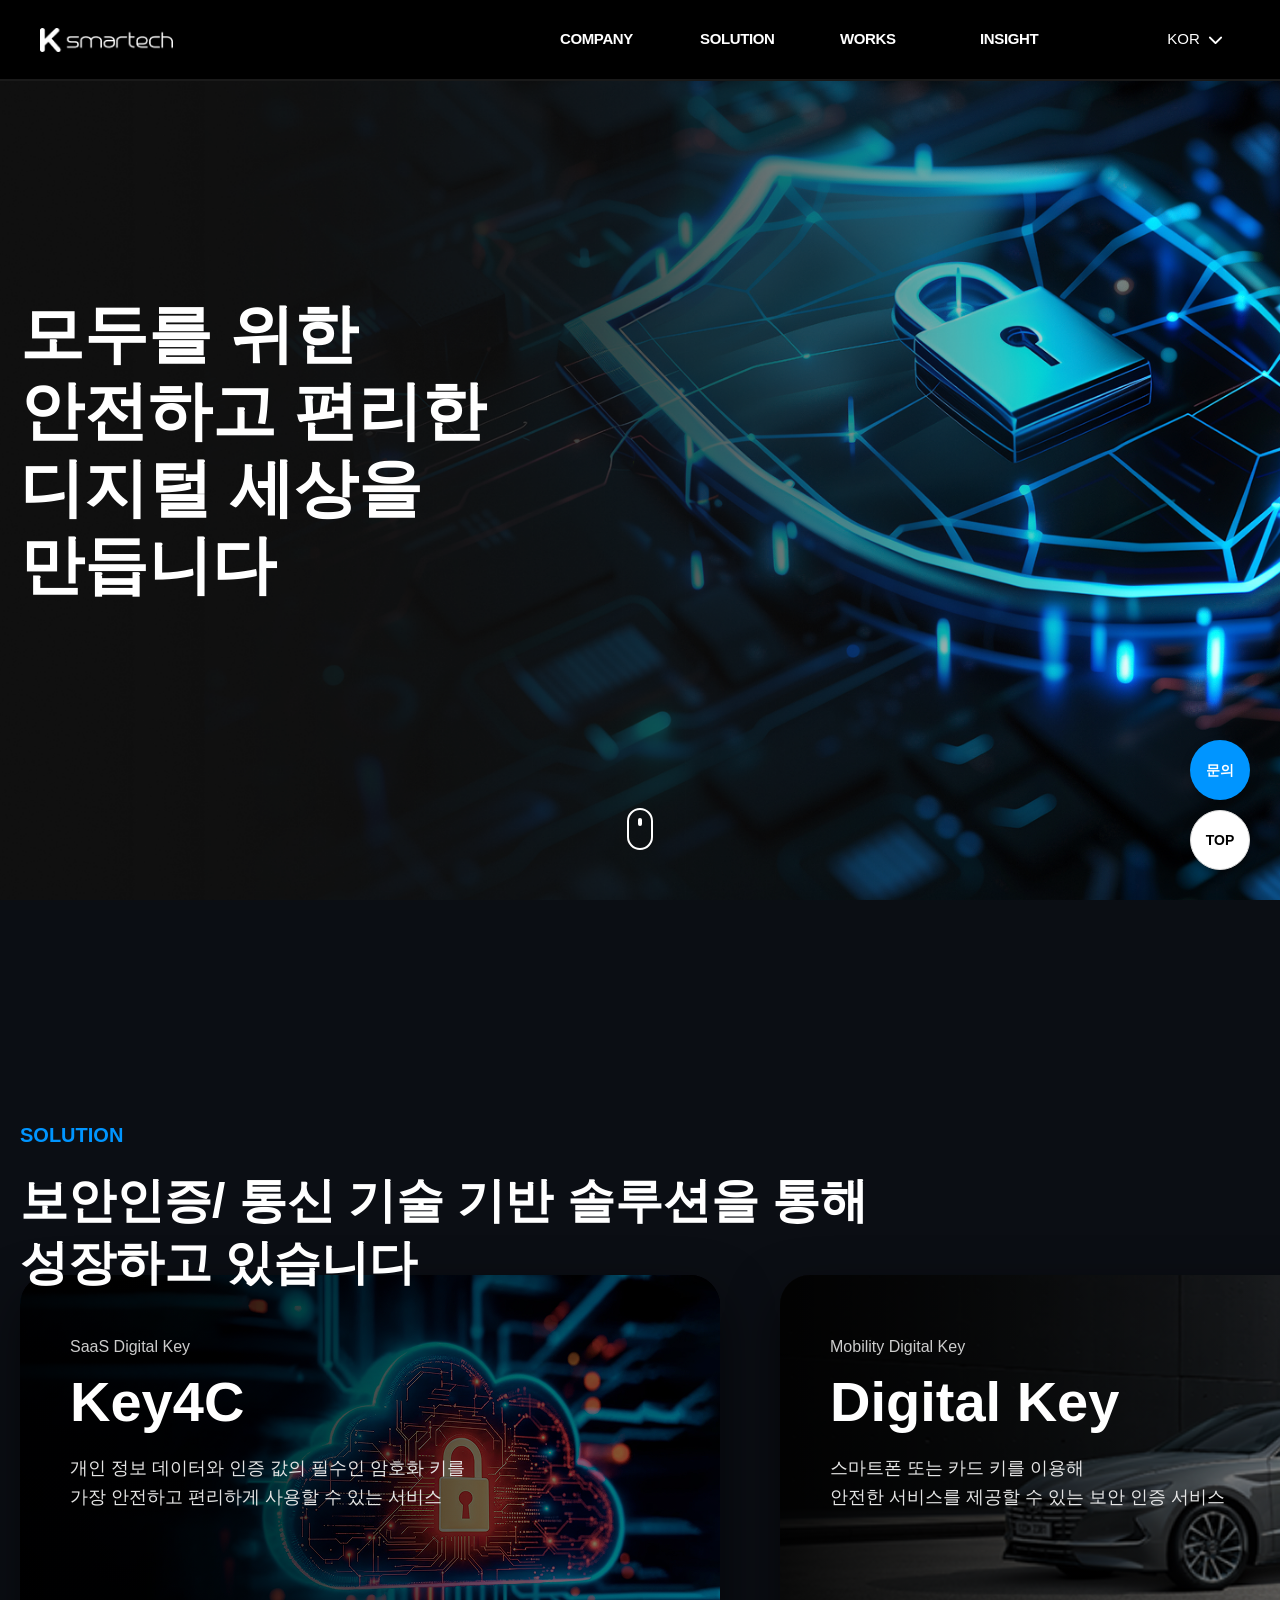
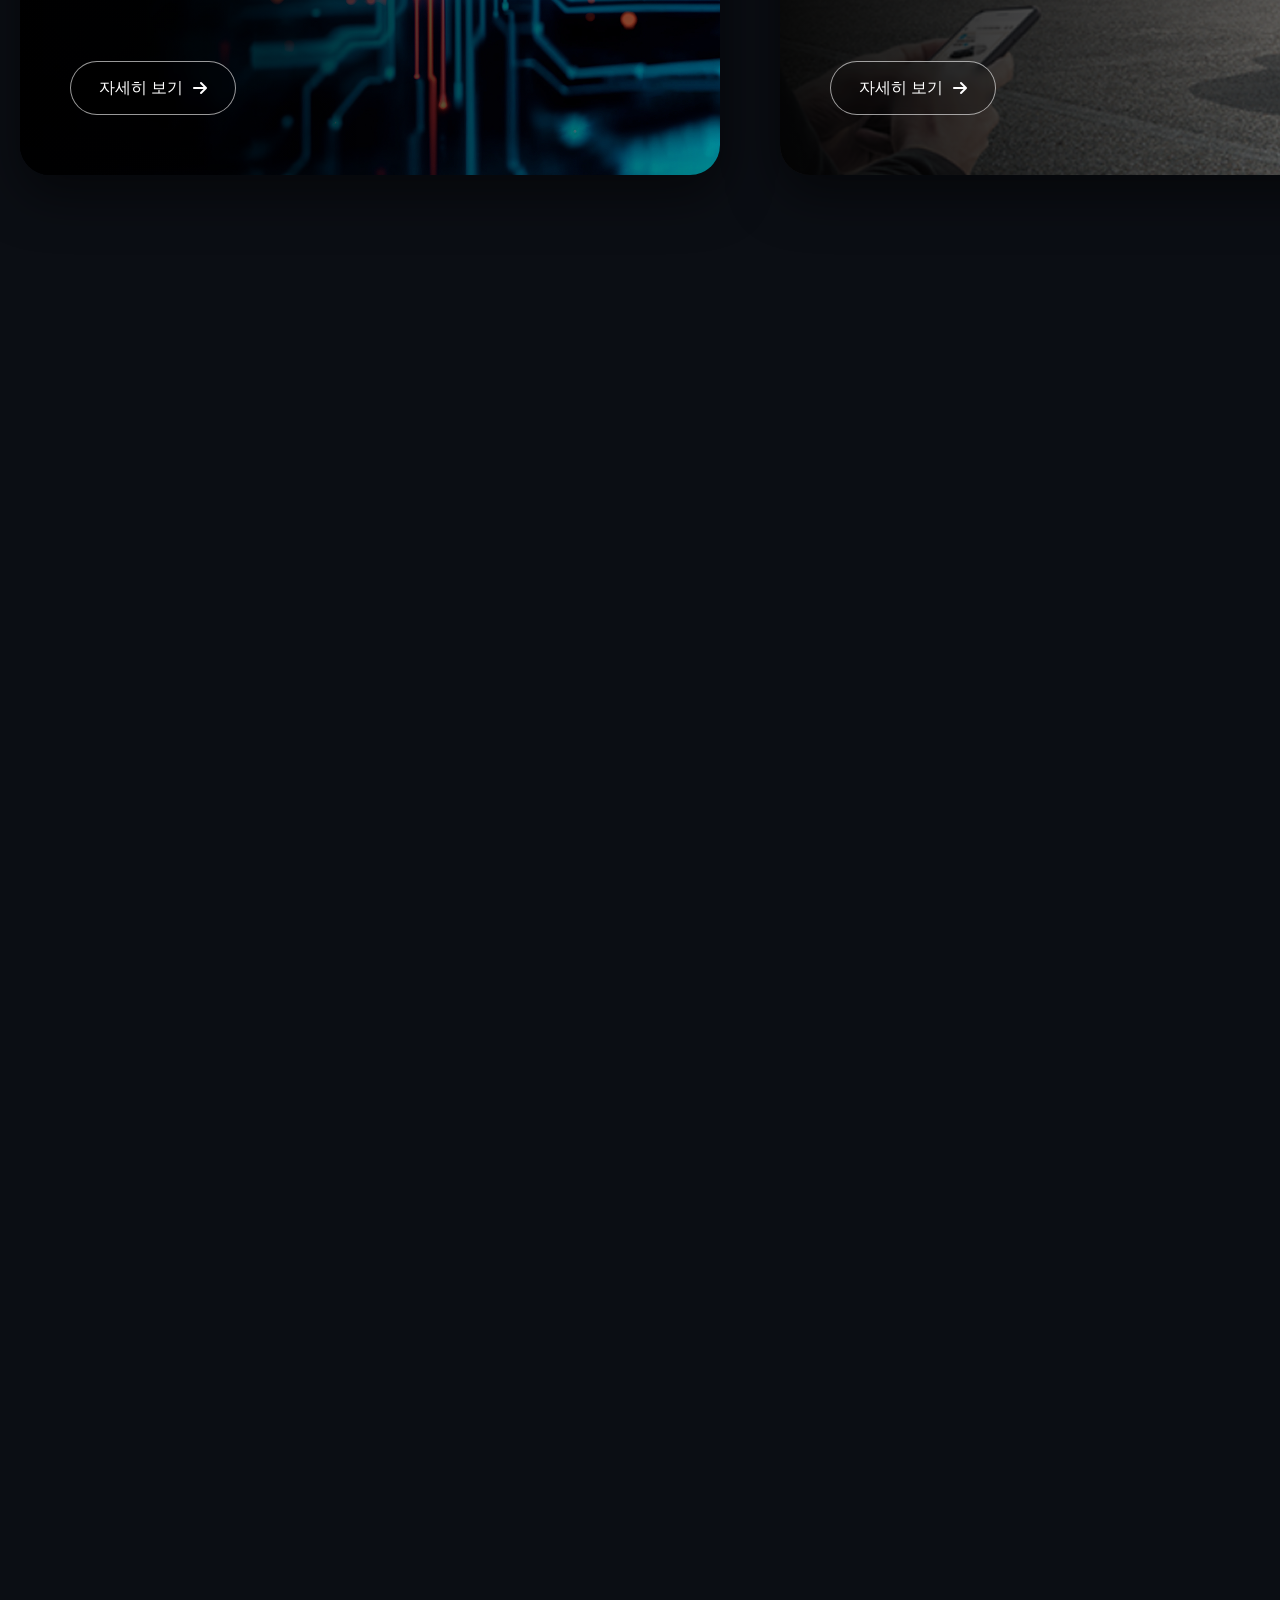
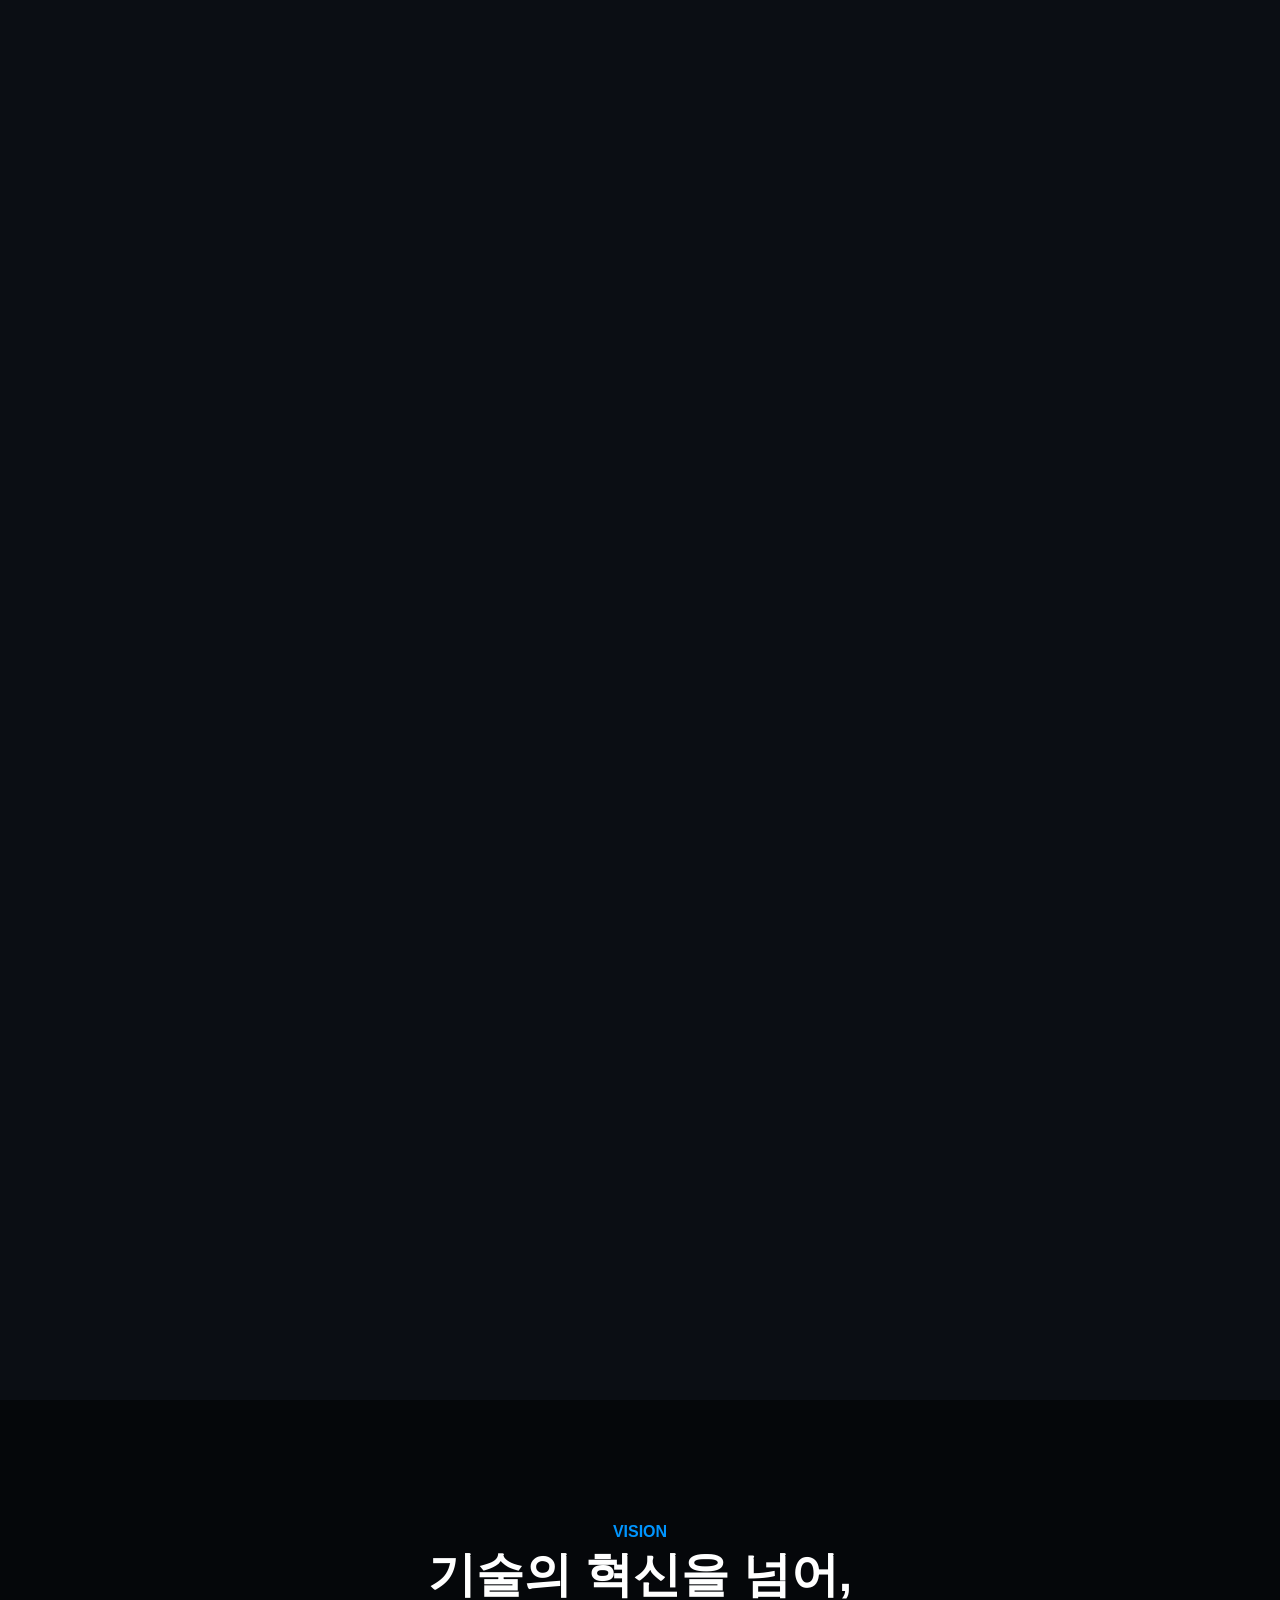
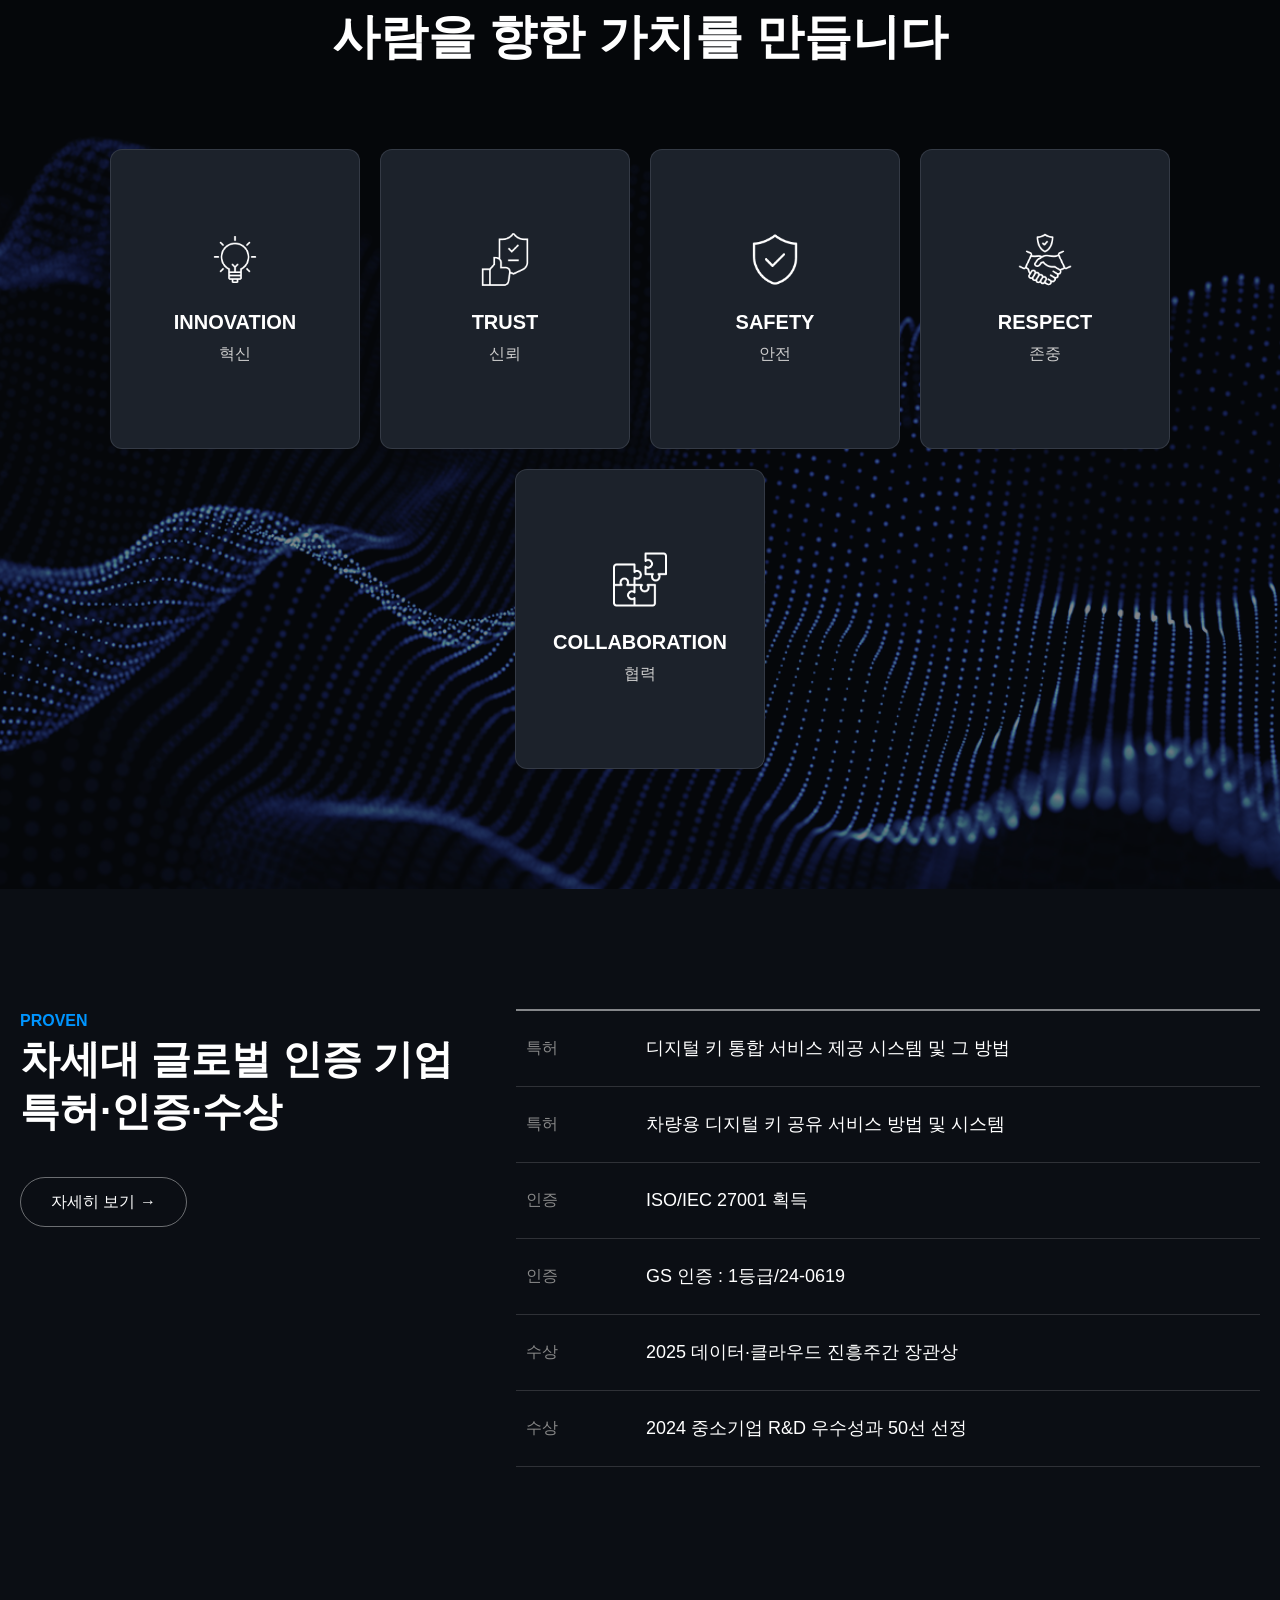
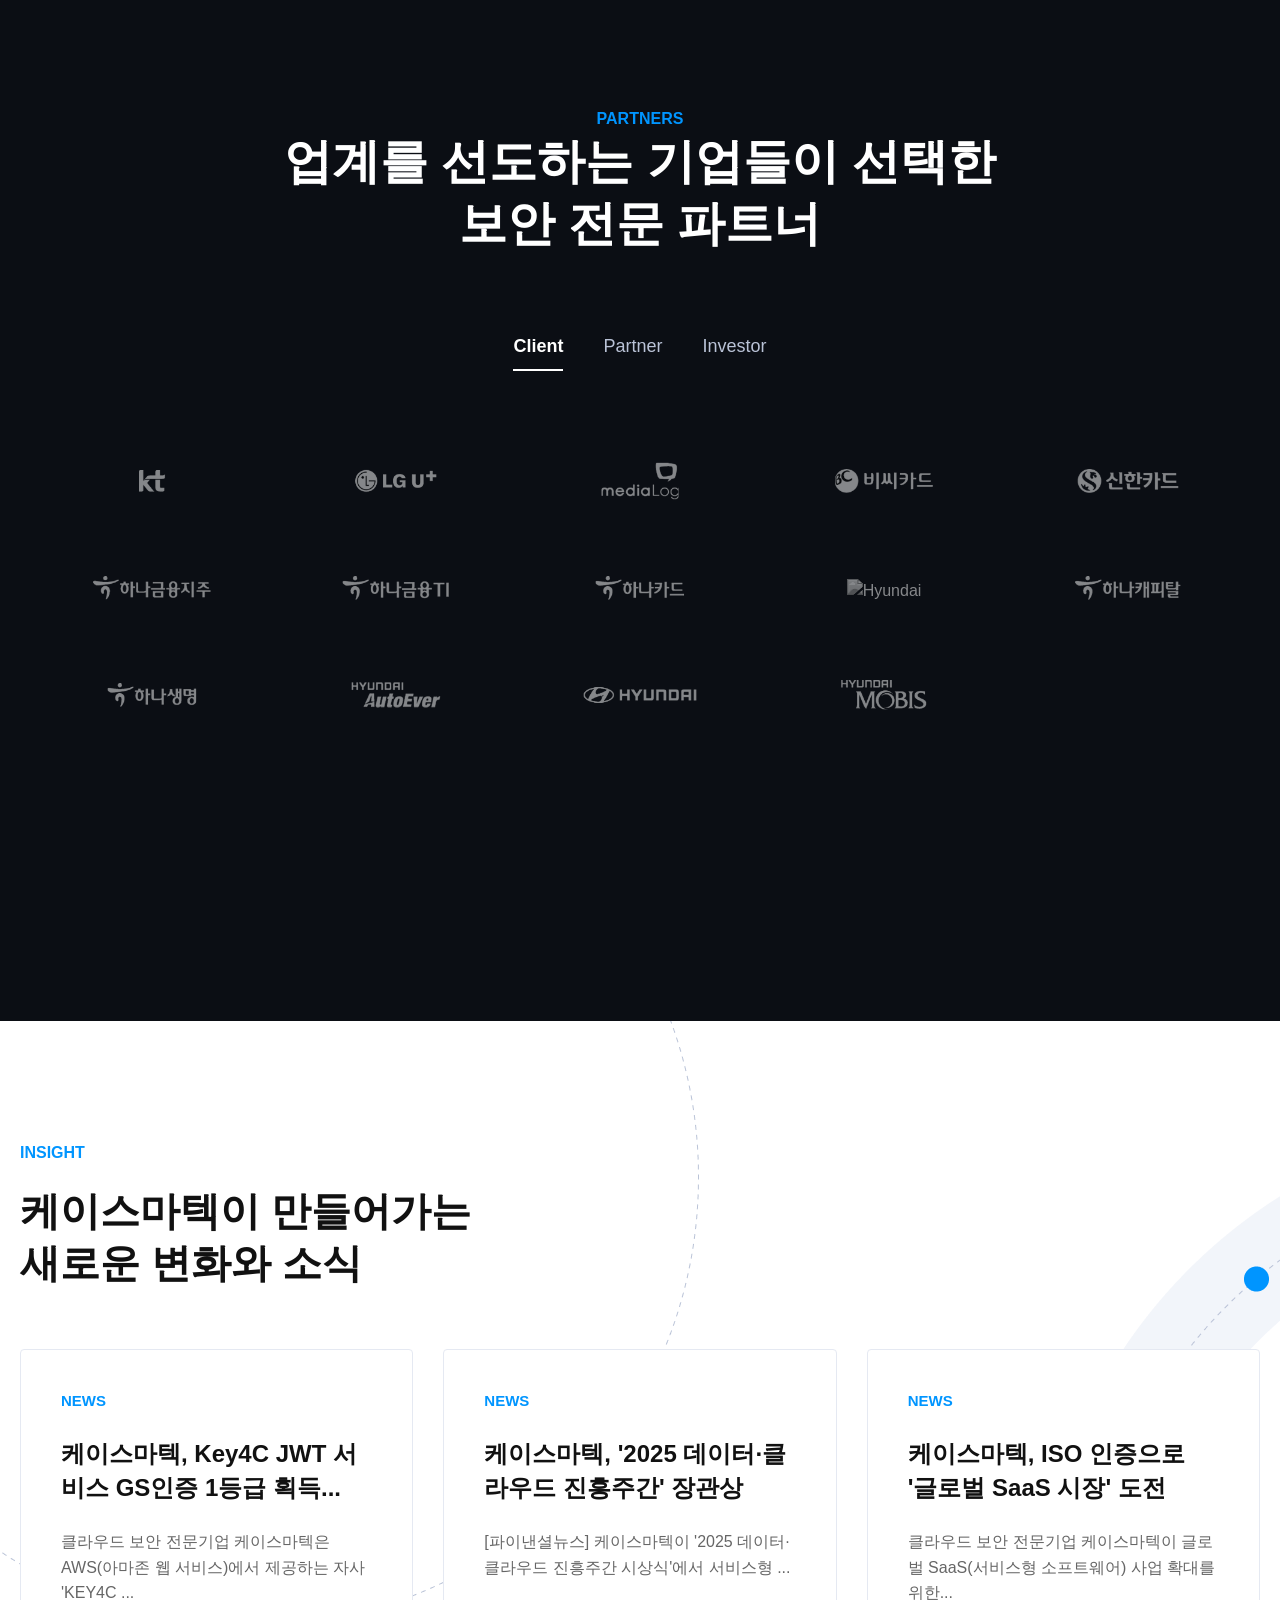
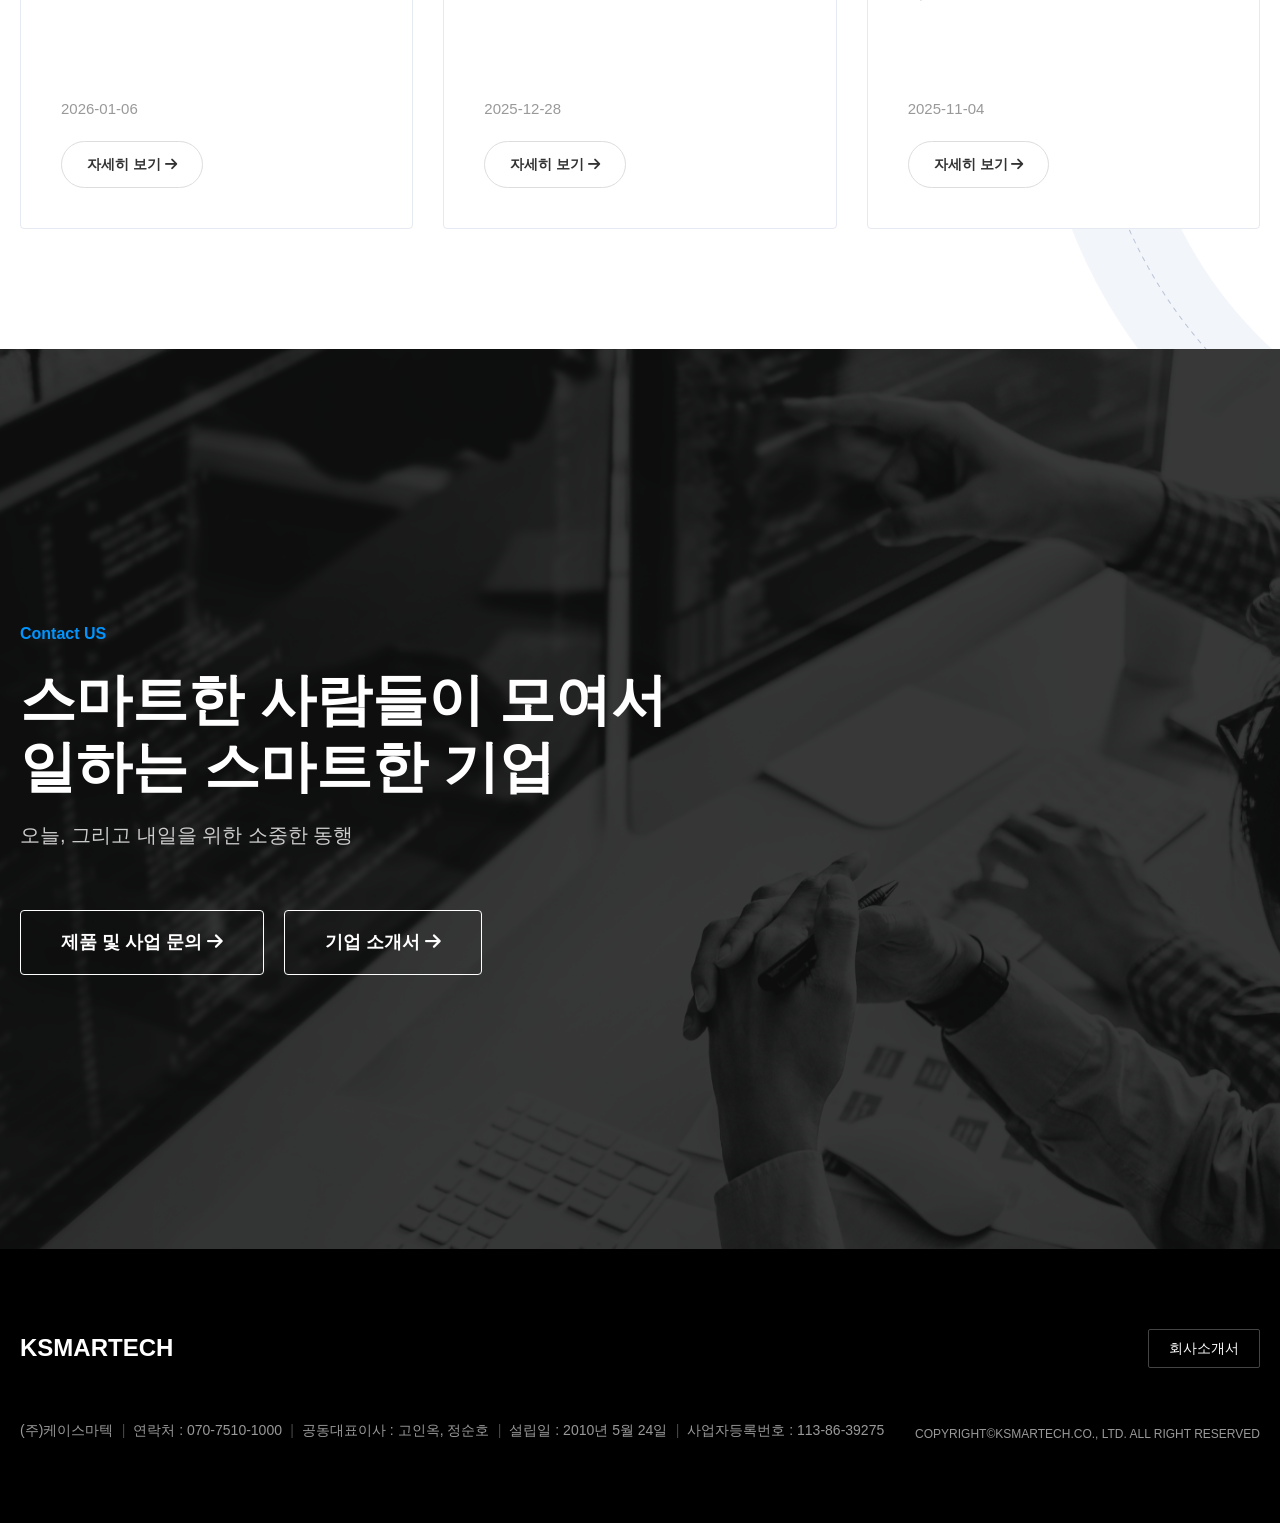
==== index.html @ 301720d9 "Add files via upload" ====
﻿<!DOCTYPE html>
<html lang="ko">
<head>
    <meta charset="UTF-8">
    <meta name="viewport" content="width=device-width, initial-scale=1.0">
    <title>Ksmartech Renewal</title>
    <link rel="stylesheet" as="style" crossorigin href="https://cdn.jsdelivr.net/gh/orioncactus/pretendard@v1.3.9/dist/web/static/pretendard.min.css" />
    <link rel="stylesheet" href="https://cdnjs.cloudflare.com/ajax/libs/font-awesome/6.4.0/css/all.min.css">
    <link rel="stylesheet" href="style.css">
</head>
<body>


<header>
    <div class="inner">
        <h1 class="logo">
            <a href="index.html"><img src="img/logo.png" alt="KSMARTECH"></a>
        </h1>

        <nav class="pc-nav">
            <ul class="gnb-depth1">
                <li><a href="company.html">COMPANY</a></li>
                <li><a href="solution.html">SOLUTION</a></li>
                <li><a href="works.html">WORKS</a></li>
                <li><a href="insight.html">INSIGHT</a></li>
            </ul>
            <div class="gnb-dropdown-panel">
                <div class="dropdown-inner">
                    <div class="depth2-group">
                        <ul class="depth2-list">
                            <li><a href="company.html">회사소개</a></li>
                            <li><a href="history.html">연혁</a></li>
                            <li><a href="cert.html">특허 및 인증현황</a></li>
                            <li><a href="esg.html">ESG 경영</a></li>
                        </ul>
                        <ul class="depth2-list">
                            <li><a href="sol_mobile.html">Mobile Digital Key</a></li>
                            <li><a href="sol_key4c.html">Key4C</a></li>
                            <li><a href="sol_integrated.html">통합형 Digital Key</a></li>
                        </ul>
                        <ul class="depth2-list">
                            <li><a href="works_all.html">ALL</a></li>
                            <li><a href="works_web.html">Web</a></li>
                            <li><a href="works_app.html">App</a></li>
                        </ul>
                        <ul class="depth2-list">
                            <li><a href="news.html">News</a></li>
                        </ul>
                    </div>
                </div>
            </div>
        </nav>

        <div class="header-right">
            <div class="lang-switch" id="langSwitch">
                KOR <i class="fa-solid fa-chevron-down"></i>
                <ul class="lang-list">
                    <li><a href="#">KOR</a></li>
                    <li><a href="#">ENG</a></li>
                </ul>
            </div>
            <button class="mo-menu-btn" id="moMenuBtn"><i class="fa-solid fa-bars"></i></button>
        </div>
    </div>

    <div class="mo-menu-overlay" id="moMenuOverlay">
        <div class="mo-menu-header">
            <h1 class="mo-logo"><img src="img/logo.png" alt="KSMARTECH"></h1>
            <button class="mo-close-btn" id="moCloseBtn"><i class="fa-solid fa-xmark"></i></button>
        </div>
        
        <ul class="mo-gnb">
            <li class="mo-gnb-item">
                <a href="javascript:void(0);" class="mo-gnb-title">COMPANY</a>
                <ul class="mo-depth2">
                    <li><a href="company.html">회사소개</a></li>
                    <li><a href="#">연혁</a></li>
                    <li><a href="#">특허 및 인증현황</a></li>
                    <li><a href="#">ESG 경영</a></li>
                </ul>
            </li>
            <li class="mo-gnb-item">
                <a href="javascript:void(0);" class="mo-gnb-title">SOLUTION</a>
                <ul class="mo-depth2">
                    <li><a href="solution.html">Mobile Digital Key</a></li>
                    <li><a href="#">Key4C</a></li>
                    <li><a href="#">통합형 Digital Key</a></li>
                </ul>
            </li>
            <li class="mo-gnb-item">
                <a href="javascript:void(0);" class="mo-gnb-title">WORKS</a>
                <ul class="mo-depth2">
                    <li><a href="works.html">ALL</a></li>
                    <li><a href="#">Web</a></li>
                    <li><a href="#">App</a></li>
                </ul>
            </li>
            <li class="mo-gnb-item">
                <a href="javascript:void(0);" class="mo-gnb-title">INSIGHT</a>
                <ul class="mo-depth2">
                    <li><a href="insight.html">News</a></li>
                </ul>
            </li>
        </ul>
    </div>
</header>



  <section class="sec-hero">
        <div class="hero-overlay"></div>
        
        <video class="video-bg" autoplay muted loop playsinline poster="img/main_bg_fallback.png">
            <source src="https://cdn.pixabay.com/video/2016/01/29/1992-153555258_large.mp4" type="video/mp4">
        </video>

        <div class="hero-txt fade-wrap">
            <h2>모두를 위한<br>안전하고 편리한<br>디지털 세상을<br>만듭니다</h2>
        </div>
        <div class="scroll-down-wrap">
            <div class="mouse"><div class="wheel"></div></div>
            <div class="arrow-down"></div>
        </div>
    </section>

    <section class="sec-solutions" id="secSolutions">
        <div class="sticky-wrapper">
            <div class="sol-header-area">
                <div class="sol-header">
                    <h3 class="point-txt fade-wrap">SOLUTION</h3>
                    <h2 class="fade-wrap delay-1">보안인증/ 통신 기술 기반 솔루션을 통해<br>성장하고 있습니다</h2>
                </div>
            </div>
            
            <div class="sol-track" id="solTrack">
                <a href="#link1" class="sol-card fade-wrap">
                    <img src="img/main_1_v01.png" alt="Key4C" class="card-bg">
                    <div class="sol-text">
                        <div class="text-group">
                            <span class="cate">SaaS Digital Key</span>
                            <h4 class="tit">Key4C</h4>
                            <p class="desc">개인 정보 데이터와 인증 값의 필수인 암호화 키를<br>가장 안전하고 편리하게 사용할 수 있는 서비스</p>
                        </div>
                        <div class="btn-wrap">
                            <span class="btn-round">자세히 보기 <i class="fa-solid fa-arrow-right"></i></span>
                        </div>
                    </div>
                </a>
                
                <a href="#link2" class="sol-card fade-wrap delay-1">
                    <img src="img/main_1_v02.png" alt="Digital Key" class="card-bg">
                    <div class="sol-text">
                        <div class="text-group">
                            <span class="cate">Mobility Digital Key</span>
                            <h4 class="tit">Digital Key</h4>
                            <p class="desc">스마트폰 또는 카드 키를 이용해<br>안전한 서비스를 제공할 수 있는 보안 인증 서비스</p>
                        </div>
                        <div class="btn-wrap">
                            <span class="btn-round">자세히 보기 <i class="fa-solid fa-arrow-right"></i></span>
                        </div>
                    </div>
                </a>
                
                <a href="#link3" class="sol-card fade-wrap delay-2">
                    <img src="img/main_1_v03.png" alt="One Key" class="card-bg">
                    <div class="sol-text">
                        <div class="text-group">
                            <span class="cate">Integrated Digital Key</span>
                            <h4 class="tit">One Key</h4>
                            <p class="desc">하나의 디지털 키로 다양한 서비스를<br>안전하고 편안하게 이용할 수 있는 서비스</p>
                        </div>
                        <div class="btn-wrap">
                            <span class="btn-round">자세히 보기 <i class="fa-solid fa-arrow-right"></i></span>
                        </div>
                    </div>
                </a>
                
                <div class="sol-card dummy"></div>
            </div>

            <div class="sol-pagination">
                <span class="pag-dot active"></span>
                <span class="pag-dot"></span>
                <span class="pag-dot"></span>
            </div>
        </div>
    </section>

    <section class="sec-values">
        <div class="container">
            <div class="sol-header center-header">
                <span class="sub-tit point-txt fade-wrap">VISION</span>
                <h2 class="fade-wrap delay-1">기술의 혁신을 넘어,<br>사람을 향한 가치를 만듭니다</h2>
            </div>
            <div class="value-grid">
                <div class="val-card fade-wrap"><div class="val-card-top"><img src="img/main_2_ico01.png" class="val-icon" alt="혁신"><div class="val-tit-group"><h4>INNOVATION</h4><span class="val-ko">혁신</span></div></div><p class="val-desc">고객의 요구에 맞춘 혁신적인<br>솔루션을 지속적으로 개발합니다.</p></div>
                <div class="val-card fade-wrap delay-1"><div class="val-card-top"><img src="img/main_2_ico02.png" class="val-icon" alt="신뢰"><div class="val-tit-group"><h4>TRUST</h4><span class="val-ko">신뢰</span></div></div><p class="val-desc">신뢰할 수 있는 보안 기술로<br>고객의 믿음을 지켜갑니다.</p></div>
                <div class="val-card fade-wrap delay-2"><div class="val-card-top"><img src="img/main_2_ico03.png" class="val-icon" alt="안전"><div class="val-tit-group"><h4>SAFETY</h4><span class="val-ko">안전</span></div></div><p class="val-desc">언제나 안전하게<br>데이터를 보호합니다.</p></div>
                <div class="val-card fade-wrap delay-3"><div class="val-card-top"><img src="img/main_2_ico04.png" class="val-icon" alt="존중"><div class="val-tit-group"><h4>RESPECT</h4><span class="val-ko">존중</span></div></div><p class="val-desc">파트너와 고객의 목표를<br>존중하며, 함께 성장합니다.</p></div>
                <div class="val-card fade-wrap delay-1"><div class="val-card-top"><img src="img/main_2_ico05.png" class="val-icon" alt="협력"><div class="val-tit-group"><h4>COLLABORATION</h4><span class="val-ko">협력</span></div></div><p class="val-desc">공동의 목표를 향해 파트너 및<br>고객과 긴밀히 협력합니다.</p></div>
            </div>
        </div>
    </section>

    <section class="sec-patents">
        <div class="container pat-container">
            <div class="pat-left fade-wrap">
                <span class="sub-tit point-txt">PROVEN</span>
                <h2>차세대 글로벌 인증 기업<br>특허·인증·수상</h2>
                <a href="#" class="btn-more-outline">자세히 보기 &rarr;</a>
            </div>
            <div class="pat-right fade-wrap delay-1">
                <ul class="pat-list">
                    <li class="pat-item"><a href="#" class="pat-link"><span class="pat-cat">특허</span><span class="pat-desc">디지털 키 통합 서비스 제공 시스템 및 그 방법</span><i class="fa-solid fa-arrow-right pat-arrow"></i></a></li>
                    <li class="pat-item"><a href="#" class="pat-link"><span class="pat-cat">특허</span><span class="pat-desc">차량용 디지털 키 공유 서비스 방법 및 시스템</span><i class="fa-solid fa-arrow-right pat-arrow"></i></a></li>
                    <li class="pat-item"><a href="#" class="pat-link"><span class="pat-cat">인증</span><span class="pat-desc">ISO/IEC 27001 획득</span><i class="fa-solid fa-arrow-right pat-arrow"></i></a></li>
                    <li class="pat-item"><a href="#" class="pat-link"><span class="pat-cat">인증</span><span class="pat-desc">GS 인증 : 1등급/24-0619</span><i class="fa-solid fa-arrow-right pat-arrow"></i></a></li>
                    <li class="pat-item"><a href="#" class="pat-link"><span class="pat-cat">수상</span><span class="pat-desc">2025 데이터·클라우드 진흥주간 장관상</span><i class="fa-solid fa-arrow-right pat-arrow"></i></a></li>
                    <li class="pat-item"><a href="#" class="pat-link"><span class="pat-cat">수상</span><span class="pat-desc">2024 중소기업 R&D 우수성과 50선 선정</span><i class="fa-solid fa-arrow-right pat-arrow"></i></a></li>
                </ul>
            </div>
        </div>
    </section>


<section class="sec-partners">
        <div class="container">
            <div class="sol-header center-header fade-wrap">
                <span class="sub-tit point-txt">PARTNERS</span>
                <h2>업계를 선도하는 기업들이 선택한<br>보안 전문 파트너</h2>
            </div>

            <div class="part-tab-nav fade-wrap delay-1">
                <button class="tab-btn active" data-tab="client">Client</button>
                <button class="tab-btn" data-tab="partner">Partner</button>
                <button class="tab-btn" data-tab="investor">Investor</button>
            </div>

            <div class="part-tab-content fade-wrap delay-2">
                
                <div class="tab-pane active" id="client">
                    <div class="partner-grid">
                        <div class="part-item"><img src="img/logo_01.png" alt="KT"></div>
                        <div class="part-item"><img src="img/logo_02.png" alt="LG U+"></div>
                        <div class="part-item"><img src="img/logo_03.png" alt="mediaLog"></div>
                        <div class="part-item"><img src="img/logo_04.png" alt="BC"></div>
                        <div class="part-item"><img src="img/logo_05.png" alt="Shinhan"></div>
                        <div class="part-item"><img src="img/logo_06.png" alt="Hana Hold"></div>
                        <div class="part-item"><img src="img/logo_07.png" alt="AutoEver"></div>
                        <div class="part-item"><img src="img/logo_08.png" alt="Hyundai"></div>
                        <div class="part-item"><img src="img/logo_09.png" alt="Hyundai"></div>
                        <div class="part-item"><img src="img/logo_10.png" alt="AutoEver"></div>
                        <div class="part-item"><img src="img/logo_11.png" alt="Hyundai"></div>
                        <div class="part-item"><img src="img/logo_12.png" alt="Hyundai"></div>
                        <div class="part-item"><img src="img/logo_13.png" alt="AutoEver"></div>
                        <div class="part-item"><img src="img/logo_14.png" alt="Hyundai"></div>
                    </div>
                </div>

                <div class="tab-pane" id="partner">
                    <div class="partner-grid">
                        <div class="part-item"><img src="img/logo_01.png" alt="KT"></div>
                        <div class="part-item"><img src="img/logo_02.png" alt="LG U+"></div>
                        <div class="part-item"><img src="img/logo_03.png" alt="mediaLog"></div>
                        <div class="part-item"><img src="img/logo_04.png" alt="BC"></div>
                        <div class="part-item"><img src="img/logo_05.png" alt="Shinhan"></div>
                    </div>
                </div>

                <div class="tab-pane" id="investor">
                    <div class="partner-grid">
                        <div class="part-item"><img src="img/logo_06.png" alt="Hana Hold"></div>
                        <div class="part-item"><img src="img/logo_07.png" alt="AutoEver"></div>
                        <div class="part-item"><img src="img/logo_08.png" alt="Hyundai"></div>
                        <div class="part-item"><img src="img/logo_09.png" alt="Hyundai"></div>
                        <div class="part-item"><img src="img/logo_10.png" alt="AutoEver"></div>
                    </div>
                </div>

            </div>
        </div>
    </section>

    <section class="sec-insight">
        <div class="container">
            <div class="sol-header insight-header">
                <span class="sub-tit point-txt fade-wrap">INSIGHT</span>
                <h2 class="fade-wrap delay-1">케이스마텍이 만들어가는<br>새로운 변화와 소식</h2>
            </div>
            <div class="news-grid">
                <a href="https://www.etnews.com/20260106000108" class="news-card fade-wrap delay-1" target="_blank">
                    <span class="news-cate">NEWS</span>
                    <h4 class="news-tit">케이스마텍, Key4C JWT 서비스 GS인증 1등급 획득...</h4>
                    <p class="news-desc">클라우드 보안 전문기업 케이스마텍은 AWS(아마존 웹 서비스)에서 제공하는 자사 'KEY4C ...</p>
                    <div class="news-footer">
                        <span class="news-date">2026-01-06</span>
                        <div class="news-btn">자세히 보기 <i class="fa-solid fa-arrow-right"></i></div>
                    </div>
                </a>
                <a href="https://www.fnnews.com/news/202512181615403462" class="news-card fade-wrap delay-2" target="_blank">
                    <span class="news-cate">NEWS</span>
                    <h4 class="news-tit">케이스마텍, '2025 데이터·클라우드 진흥주간' 장관상</h4>
                    <p class="news-desc">[파이낸셜뉴스] 케이스마텍이 '2025 데이터·클라우드 진흥주간 시상식'에서 서비스형 ...</p>
                    <div class="news-footer">
                        <span class="news-date">2025-12-28</span>
                        <div class="news-btn">자세히 보기 <i class="fa-solid fa-arrow-right"></i></div>
                    </div>
                </a>
                <a href="https://www.dailian.co.kr/news/view/1568060/?sc=Naver" class="news-card fade-wrap delay-3" target="_blank">
                    <span class="news-cate">NEWS</span>
                    <h4 class="news-tit">케이스마텍, ISO 인증으로 '글로벌 SaaS 시장' 도전</h4>
                    <p class="news-desc">클라우드 보안 전문기업 케이스마텍이 글로벌 SaaS(서비스형 소프트웨어) 사업 확대를 위한...</p>
                    <div class="news-footer">
                        <span class="news-date">2025-11-04</span>
                        <div class="news-btn">자세히 보기 <i class="fa-solid fa-arrow-right"></i></div>
                    </div>
                </a>
            </div>
        </div>
    </section>

    <section class="sec-contact" id="contact">
        <div class="contact-overlay"></div>
        <div class="container contact-content">
            <span class="sub-tit point-txt fade-wrap">Contact US</span>
            <h2 class="contact-title fade-wrap delay-1">스마트한 사람들이 모여서<br>일하는 스마트한 기업</h2>
            <p class="contact-subtitle fade-wrap delay-2">오늘, 그리고 내일을 위한 소중한 동행</p>
            <div class="contact-btn-group fade-wrap delay-3">
                <a href="#" class="btn-contact-outline">제품 및 사업 문의 <i class="fa-solid fa-arrow-right"></i></a>
                <a href="#" class="btn-contact-outline">기업 소개서 <i class="fa-solid fa-arrow-right"></i></a>
            </div>
        </div>
    </section>

    <div class="floating-btns">
        <a href="#contact" class="float-btn contact-btn">문의</a>
        <a href="#" class="float-btn top-btn" onclick="window.scrollTo({top:0, behavior:'smooth'}); return false;">TOP</a>
    </div>

    <footer>
        <div class="container footer-container">
            <div class="footer-top">
                <h1 class="footer-logo">KSMARTECH</h1>
                <a href="#" class="footer-brochure-btn">회사소개서</a>
            </div>
            <div class="footer-bottom">
                <div class="company-info">
                    <span>(주)케이스마텍</span>
                    <span>연락처 : 070-7510-1000</span>
                    <span>공동대표이사 : 고인옥, 정순호</span>
                    <span>설립일 : 2010년 5월 24일</span>
                    <span>사업자등록번호 : 113-86-39275</span>
                </div>
                <p class="copyright">COPYRIGHT©Ksmartech.co., LTD. All right reserved</p>
            </div>
        </div>
    </footer>


<script>
        document.addEventListener('DOMContentLoaded', function() {
            
            // =================================================================
            // 1. [헤더] 모바일 메뉴 & 아코디언 (기존 코드 유지)
            // =================================================================
            const moMenuBtn = document.getElementById('moMenuBtn');
            const moCloseBtn = document.getElementById('moCloseBtn');
            const moOverlay = document.getElementById('moMenuOverlay');

            // 메뉴 열기
            if (moMenuBtn) {
                moMenuBtn.addEventListener('click', function() {
                    if(moOverlay) moOverlay.classList.add('active');
                    document.body.style.overflow = 'hidden';
                });
            }
            // 메뉴 닫기
            if (moCloseBtn) {
                moCloseBtn.addEventListener('click', function() {
                    if(moOverlay) moOverlay.classList.remove('active');
                    document.body.style.overflow = 'auto';
                });
            }

            // 모바일 아코디언 동작
            const moGnbTitles = document.querySelectorAll('.mo-gnb-title');
            moGnbTitles.forEach(function(title) {
                title.addEventListener('click', function() {
                    const parent = this.parentElement;
                    if (parent.classList.contains('active')) {
                        parent.classList.remove('active');
                    } else {
                        // 다른 메뉴 닫기 (선택사항)
                        // document.querySelectorAll('.mo-gnb-item').forEach(item => item.classList.remove('active'));
                        parent.classList.add('active');
                    }
                });
            });

            // 언어 선택 드롭다운 (PC)
            const langSwitch = document.getElementById('langSwitch');
            const langList = document.querySelector('.lang-list');
            if (langSwitch && langList) {
                langSwitch.addEventListener('click', function(e) {
                    e.stopPropagation();
                    langList.classList.toggle('active');
                });
                document.addEventListener('click', function() {
                    langList.classList.remove('active');
                });
            }


            // =================================================================
            // 2. [파트너스] 탭 기능 (Client / Partner / Investor) - ★복구됨★
            // =================================================================
            const tabBtns = document.querySelectorAll('.tab-btn');
            const tabPanes = document.querySelectorAll('.tab-pane');

            tabBtns.forEach(function(btn) {
                btn.addEventListener('click', function() {
                    // 1. 모든 버튼과 패널의 active 제거
                    tabBtns.forEach(b => b.classList.remove('active'));
                    tabPanes.forEach(p => p.classList.remove('active'));

                    // 2. 클릭한 버튼 active 추가
                    btn.classList.add('active');

                    // 3. 연결된 패널 찾아서 active 추가
                    const targetId = btn.getAttribute('data-tab');
                    const targetPane = document.getElementById(targetId);
                    if (targetPane) {
                        targetPane.classList.add('active');
                    }
                });
            });


            // =================================================================
            // 3. [솔루션] PC 가로 스크롤 애니메이션 - ★복구됨★
            // =================================================================
            const secSolutions = document.getElementById('secSolutions');
            const solTrack = document.getElementById('solTrack');
            
            function handleScroll() {
                // 모바일(768px 이하)에서는 가로 스크롤 로직 작동 안 함 (CSS overflow로 처리)
                if (window.innerWidth <= 768) {
                    if (solTrack) solTrack.style.transform = 'none';
                    return;
                }

                // PC 화면일 때만 계산
                if (secSolutions && solTrack) {
                    const sectionTop = secSolutions.offsetTop;
                    const sectionHeight = secSolutions.offsetHeight; // 400vh
                    const scrollY = window.scrollY;
                    const windowHeight = window.innerHeight;

                    // 섹션이 화면에 도달했을 때부터 끝날 때까지의 비율 (0 ~ 1)
                    // 섹션 상단이 뷰포트 상단에 닿았을 때(sticky 시작)부터 계산
                    const startPoint = sectionTop;
                    const endPoint = sectionTop + sectionHeight - windowHeight;
                    
                    let progress = (scrollY - startPoint) / (sectionHeight - windowHeight);

                    // 범위 제한 (0 ~ 1 사이)
                    if (progress < 0) progress = 0;
                    if (progress > 1) progress = 1;

                    // 이동할 거리 계산 (트랙 전체 길이 - 화면 너비)
                    const moveDistance = solTrack.scrollWidth - window.innerWidth + 80; // +80은 여백 보정

                    // 왼쪽으로 이동 (translateX 마이너스 값)
                    solTrack.style.transform = `translateX(-${moveDistance * progress}px)`;
                }
            }

            // 스크롤 및 리사이즈 이벤트 연결
            window.addEventListener('scroll', handleScroll);
            window.addEventListener('resize', handleScroll);
            
            // 초기 실행
            handleScroll();


            // =================================================================
            // 4. [공통] 스크롤 시 Fade-in 애니메이션
            // =================================================================
            const aniTargets = document.querySelectorAll('.fade-wrap');
            const observer = new IntersectionObserver(function(entries, obs) {
                entries.forEach(function(entry) {
                    if (entry.isIntersecting) {
                        entry.target.classList.add('fade-in');
                        obs.unobserve(entry.target);
                    }
                });
            }, { threshold: 0.1 });

            aniTargets.forEach(el => observer.observe(el));
        });
    </script>


</body>
</html>
---- style.css ----
﻿/* [1. Global Setup] */
:root {
    --bg-dark: #0B0E14; --text-white: #FFFFFF; --text-black: #111111; --text-gray: #BAC3D7;
    --point-color: #0095FF; --border-color: rgba(186, 195, 215, 0.15); --max-width: 1440px;
    --header-height: 80px; --mo-header-height: 64px;
    --gutter: max(20px, calc((100vw - var(--max-width)) / 2 + 20px));
}
* { margin: 0; padding: 0; box-sizing: border-box; }
ul, li { list-style: none; } a { text-decoration: none; color: inherit; }
html { scroll-behavior: smooth; } /* [2] 부드러운 스크롤 */
body { font-family: 'Pretendard', sans-serif; background-color: var(--bg-dark); color: var(--text-white); line-height: 1.5; overflow-x: hidden; }

/* 공백 방지 원칙 */
section { position: relative; padding: 120px 0; }
.point-txt { color: var(--point-color) !important; font-weight: 700; }

/* [2. Header - 간격 축소 및 정렬 오차 수정] */
header {
    position: fixed; top: 0; left: 0; width: 100%;
    height: 80px;
    background-color: #000;
    border-bottom: 1px solid rgba(255,255,255,0.1);
    z-index: 1000;
}

header .inner {
    display: flex; align-items: center;
    height: 100%; max-width: 1440px; margin: 0 auto; padding: 0 40px;
    position: relative;
}

.logo img { height: 24px; display: block; }

/* --- [1] PC 상단 메뉴 --- */
.pc-nav {
    height: 100%;
    display: flex; 
    align-items: center;
    margin-left: auto; 
    
    /* [수정 1] KOR 버튼과의 간격을 30px로 줄임 (기존 60px) */
    margin-right: 30px; 
}

.gnb-depth1 {
    display: flex; height: 100%; gap: 0; 
}

.gnb-depth1 li {
    height: 100%; display: flex; align-items: center;
    
    /* [수정 2] 메뉴 사이 간격을 줄이기 위해 너비를 130px로 축소 (기존 160px) */
    width: 140px; 
    
    justify-content: flex-start; 
}

.gnb-depth1 li a {
    font-size: 15px; font-weight: 700; color: #fff;
    letter-spacing: -0.025em; 
    transition: 0.3s;
}

.pc-nav:hover .gnb-depth1 li a { color: #fff; } 
.pc-nav .gnb-depth1 li:hover a { color: #fff; } 


/* --- [2] PC 하단 메뉴 (풀 다운 패널) --- */
.gnb-dropdown-panel {
    position: fixed; top: 80px; left: 0; width: 100%;
    height: 0; 
    background-color: #000; 
    overflow: hidden;
    transition: height 0.4s cubic-bezier(0.25, 1, 0.5, 1);
    border-bottom: 1px solid rgba(255,255,255,0.1);
    z-index: 900;
}

.pc-nav:hover .gnb-dropdown-panel {
    height: 280px; 
}

.dropdown-inner {
    max-width: 1440px; margin: 0 auto; 
    padding: 30px 40px; /* inner와 동일한 좌우 여백 */
    display: flex; 
    justify-content: flex-end; /* 내용을 오른쪽 끝으로 보냄 */
}

.depth2-group {
    display: flex; 
    gap: 0; 
    
    /* [★정렬 핵심 공식★] 
       여기 숫자가 틀리면 무조건 어긋납니다.
       공식: 우측 유틸 너비(90px) + 상단 메뉴 마진(30px) = 120px
    */
    margin-right: 120px; 
}

.depth2-list {
    display: flex; flex-direction: column; gap: 10px; 
    
    /* [수정 3] 상단 메뉴 너비와 똑같이 130px로 통일 */
    width: 140px; 
    
    text-align: left; 
}

/* 2차 메뉴 폰트 및 스타일 */
.depth2-list li a {
    font-size: 11.5pt; 
    color: #BAC3D7;  
    font-weight: 200; 
    letter-spacing: -0.06em; 
    transition: 0.2s;
}

.depth2-list li a:hover {
    color: #0095FF; 
    font-weight: 600;
    text-decoration: underline; 
}

/* --- [3] 우측 유틸 (너비 고정 필수) --- */
.header-right { 
    display: flex; align-items: center; justify-content: flex-end; gap: 20px; 
    color: #fff; font-size: 14px; 
    
    /* [수정 4] 유틸 영역 너비를 90px로 고정 (계산 오차 방지) */
    width: 90px; 
}
.lang-switch { position: relative; cursor: pointer; display: flex; align-items: center; gap: 5px; }
.lang-list {
    position: absolute; top: 30px; right: 0;
    background: #222; width: 80px; text-align: center;
    display: none; border-radius: 4px; padding: 5px 0;
}
.lang-switch:hover .lang-list { display: block; }
.lang-list li a { display: block; padding: 8px; color: #ccc; font-size: 13px; }
.lang-list li a:hover { color: #fff; background: #333; }

.mo-menu-btn { display: none; }
.mo-menu-overlay { display: none !important; } 


/* [모바일 반응형 수정] 1024px 이하 */
@media (max-width: 1024px) {
    /* PC 요소 숨김 */
    .pc-nav { display: none !important; }
    .gnb-dropdown-panel { display: none !important; }

    /* 헤더 우측 정렬 */
    .header-right { 
        width: auto !important; 
        margin-left: auto;
        display: flex !important;
        align-items: center;
        gap: 20px; 
        height: 100%;
    }

    /* KOR 버튼 보이기 */
    .lang-switch { 
        display: flex !important;
        font-size: 14px; font-weight: 500; color: #fff;
    }

    /* 햄버거 버튼 스타일 */
    .mo-menu-btn { 
        display: block !important;
        background: none; border: none; 
        color: #fff; font-size: 24px; padding: 5px; 
        cursor: pointer; z-index: 1001; 
    }

    /* 메뉴판 오버레이 */
    .mo-menu-overlay { 
        display: flex !important;
        position: fixed; top: 0; right: 0; bottom: 0; left: 0;
        background: #0B0E14; 
        z-index: 9999; padding: 20px 24px;
        transform: translateX(100%); 
        transition: transform 0.3s ease-in-out;
        flex-direction: column;
        overflow-y: auto;
    }
    .mo-menu-overlay.active { transform: translateX(0); }

    .mo-menu-header { 
        display: flex; justify-content: space-between; align-items: center; 
        height: 60px; margin-bottom: 20px; flex-shrink: 0;
    }
    .mo-close-btn { font-size: 28px; color: #fff; background: none; border: none; cursor: pointer; }

    /* 아코디언 메뉴 스타일 */
    .mo-gnb { display: flex; flex-direction: column; gap: 0; }
    .mo-gnb-item { border-bottom: 1px solid rgba(255,255,255,0.1); }

    .mo-gnb-title { 
        display: flex; justify-content: space-between; align-items: center; 
        padding: 20px 0; 
        font-size: 18px; font-weight: 700; color: #fff; 
        cursor: pointer;
    }
    
    .mo-gnb-title::after { 
        content: '\f078'; font-family: "Font Awesome 6 Free"; font-weight: 900; 
        font-size: 14px; color: #666; transition: 0.3s;
    }
    
    .mo-gnb-item.active .mo-gnb-title::after { transform: rotate(180deg); }

    .mo-depth2 { 
        display: none; 
        padding: 10px 0 30px 0; background-color: #0B0E14;
    }
    .mo-gnb-item.active .mo-depth2 { display: block; }

    .mo-depth2 li a {
        display: block; padding: 8px 0;
        font-size: 15px; color: #888; font-weight: 400;
    }
    .mo-depth2 li a:hover { color: #fff; }
}


/* 언어 선택 */
.lang-switch { position: relative; cursor: pointer; font-size: 15px; font-weight: 400; padding: 14px 24px; min-width: 80px; text-align: center; border-radius: 2px; transition: 0.3s; display: flex; align-items: center; justify-content: center; gap: 8px; }
.lang-switch:hover { background: rgba(255,255,255,0.1); }
.lang-list { position: absolute; top: 100%; right: 50%; transform: translateX(50%); background: #1C222B; border: 1px solid var(--border-color); width: 140px; padding: 15px 0; text-align: center; opacity: 0; visibility: hidden; transition: 0.2s; z-index: 1001; border-radius: 8px; box-shadow: 0 10px 25px rgba(0,0,0,0.5); }
.lang-list li a { display: block; padding: 12px 0; font-size: 15px; color: #ccc; transition: 0.2s; }
.lang-list li a:hover { background: rgba(255,255,255,0.05); color: var(--point-color); font-weight: 700; }
.lang-list.active { opacity: 1; visibility: visible; top: 110%; }
.mo-menu-btn { display: none; background: none; border: none; color: #fff; font-size: 24px; }

/* [3. Hero] */
.sec-hero { height: 100vh; padding: 0; display: flex; align-items: center; }
.video-bg { position: absolute; top: 0; left: 0; width: 100%; height: 100%; object-fit: cover; }
.hero-overlay { position: absolute; top: 0; left: 0; width: 100%; height: 100%; background: rgba(0,0,0,0.4); }
.hero-txt { position: relative; z-index: 2; padding-left: var(--gutter); }
.hero-txt h2 { font-size: 64px; font-weight: 700; line-height: 1.2; }

/* [1] 스크롤 마우스 애니메이션 */
.scroll-down-wrap {
    position: absolute; bottom: 40px; left: 50%; transform: translateX(-50%); z-index: 10;
    display: flex; flex-direction: column; align-items: center; gap: 10px;
}
.mouse {
    width: 26px; height: 42px; border: 2px solid #fff; border-radius: 20px; position: relative;
}
.wheel {
    width: 4px; height: 8px; background: #fff; border-radius: 2px; position: absolute;
    top: 8px; left: 50%; transform: translateX(-50%);
    animation: scrollWheel 1.5s infinite ease-in-out;
}
@keyframes scrollWheel {
    0% { top: 6px; opacity: 1; height: 6px; }
    100% { top: 20px; opacity: 0; height: 4px; }
}

/* [4. Solution Section] */
.sec-solutions { min-height: 400vh; padding: 0; margin-top: 100px; background-color: var(--bg-dark); }
.sticky-wrapper { position: sticky; top: 0; height: 100vh; overflow: hidden; display: flex; flex-direction: column; justify-content: center; }
.sol-header-area { position: absolute; top: 120px; left: 0; width: 100%; z-index: 10; padding-left: var(--gutter); }
.sol-header h3 { font-size: 20px; margin-bottom: 20px; }
.sol-header h2 { font-size: 48px; font-weight: 700; line-height: 1.3; }
.sol-track { display: flex; gap: 60px; padding-left: var(--gutter); width: max-content; align-items: center; will-change: transform; height: 100%; padding-top: 150px; }
.sol-card { position: relative; width: 700px; height: 500px; border-radius: 30px; overflow: hidden; flex-shrink: 0; box-shadow: 0 20px 50px rgba(0,0,0,0.5); background: #000; display: block; }
.sol-card .card-bg { width: 100%; height: 100%; object-fit: cover; transition: transform 0.6s; opacity: 1; }
.sol-card:hover .card-bg { transform: scale(1.05); }
.sol-text { position: absolute; top: 0; left: 0; width: 100%; height: 100%; padding: 60px 50px; display: flex; flex-direction: column; justify-content: space-between; text-align: left; background: linear-gradient(90deg, rgba(0,0,0,0.9) 0%, rgba(0,0,0,0.4) 60%, transparent 100%); z-index: 2; }
.text-group { width: 100%; }
.sol-text .cate { display: inline-block; color: #ccc; font-size: 16px; margin-bottom: 15px; font-weight: 500; }
.sol-text .tit { font-size: 56px; font-weight: 800; margin-bottom: 24px; color: #fff; line-height: 1; }
.sol-text .desc { font-size: 18px; color: #E5E5E5; line-height: 1.6; max-width: 420px; word-break: keep-all; }
.btn-wrap { margin-top: auto; }
.btn-round { display: inline-flex; align-items: center; gap: 10px; padding: 14px 28px; border: 1px solid rgba(255,255,255,0.6); border-radius: 100px; color: #fff; font-size: 16px; font-weight: 500; background: rgba(0,0,0,0.2); backdrop-filter: blur(5px); transition: 0.3s; }
.sol-card:hover .btn-round { background: #fff; color: #000; border-color: #fff; }
.sol-pagination { display: none; }

/* [5. Core Values] */
.sec-values { background: url('img/values_bg.png') no-repeat center/cover; }
.center-header { text-align: center; margin-bottom: 80px; padding: 0 !important; }
.value-grid { display: flex; gap: 20px; justify-content: center; flex-wrap: wrap; padding: 0 20px; }
.val-card { width: 250px; height: 300px; background: #1C222B; border-radius: 12px; position: relative; border: 1px solid var(--border-color); overflow: hidden; transition: all 0.4s ease; box-sizing: border-box; }
.val-card-top { position: absolute; width: 100%; top: 50%; left: 0; transform: translateY(-50%); padding: 0 30px; box-sizing: border-box; display: flex; flex-direction: column; align-items: center; transition: all 0.4s ease; z-index: 5; }
.val-icon { width: 54px; height: 54px; margin-bottom: 20px; object-fit: contain; transition: all 0.4s ease; }
.val-tit-group { width: 100%; text-align: center; color: #fff; transition: all 0.4s ease; }
.val-tit-group h4 { font-size: 20px; font-weight: 700; margin-bottom: 5px; text-transform: uppercase; }
.val-tit-group .val-ko { font-size: 16px; font-weight: 400; color: #ccc; }
.val-desc { position: absolute; bottom: 30px; left: 30px; right: 30px; opacity: 0; transform: translateY(20px); font-size: 14px; line-height: 1.5; text-align: left; color: #fff; transition: all 0.4s ease; z-index: 10; }

@media (min-width: 769px) {
    .val-card:hover { background: var(--point-color); border-color: var(--point-color); }
    .val-card:hover .val-card-top { top: 30px; transform: translateY(0); align-items: flex-start; }
    .val-card:hover .val-icon { margin-bottom: 0; width: 50px; height: 50px; margin-left: auto; }
    .val-card:hover .val-tit-group { position: absolute; top: 120px; left: 0; text-align: left; padding-left: 30px; }
    .val-card:hover .val-tit-group .val-ko { color: #fff; }
    .val-card:hover .val-desc { opacity: 1; transform: translateY(0); }
}

/* [6. PROVEN] */
.pat-container { display: flex; justify-content: space-between; padding: 0 var(--gutter); }
.pat-left { width: 35%; } .pat-left h2 { font-size: 40px; font-weight: 700; margin-bottom: 40px; line-height: 1.3; }
.btn-more-outline { display: inline-block; padding: 12px 30px; border: 1px solid rgba(255,255,255,0.4); border-radius: 30px; transition: 0.3s; }
.btn-more-outline:hover { background: #fff; color: #000; }
.pat-right { width: 60%; } .pat-list { border-top: 2px solid rgba(255, 255, 255, 0.50); }
.pat-item { border-bottom: 1px solid rgba(255, 255, 255, 0.15); }
.pat-link { display: flex; align-items: center; padding: 24px 10px; transition: 0.3s; position: relative; }
.pat-cat { width: 120px; flex-shrink: 0; color: #888; font-size: 16px; font-weight: 500; }
.pat-desc { flex: 1; color: #fff; font-size: 18px; font-weight: 400; white-space: nowrap; overflow: hidden; text-overflow: ellipsis; transition: 0.3s; }
.pat-arrow { opacity: 0; transform: translateX(-20px); transition: all 0.3s ease; color: #fff; font-size: 20px; margin-left: auto; }
.pat-link:hover { background: rgba(255, 255, 255, 0.05); }
.pat-link:hover .pat-desc { color: #fff; }
.pat-link:hover .pat-arrow { opacity: 1; transform: translateX(0); }

/* [7. PARTNERS] */
.part-tab-nav { display: flex; justify-content: center; gap: 40px; margin-bottom: 80px; margin-top: 80px; }
.tab-btn { background: none; border: none; font-size: 18px; color: var(--text-gray); cursor: pointer; padding-bottom: 12px; border-bottom: 2px solid transparent; transition: 0.3s; }
.tab-btn.active { color: #fff; font-weight: 700; border-bottom-color: #fff; }
.part-tab-content { position: relative; min-height: 450px; }
.tab-pane { display: none; } .tab-pane.active { display: block; animation: fadeIn 0.5s ease; }
.partner-grid { display: grid; grid-template-columns: repeat(5, 1fr); gap: 40px 20px; justify-items: center; align-items: center; max-width: 1200px; margin: 0 auto; padding-bottom: 80px; }
.part-item img { max-width: 160px; max-height: 60px; object-fit: contain; opacity: 0.5; filter: grayscale(100%); transition: all 0.3s ease; }
.part-item:hover img { opacity: 1; filter: none; transform: scale(1.1); }
@keyframes fadeIn { from { opacity: 0; transform: translateY(10px); } to { opacity: 1; transform: translateY(0); } }

/* [8. INSIGHT] */
.sec-insight { background: url('img/insight_bg.png'); color: var(--text-black); }
.sec-insight .container { max-width: 100% !important; padding: 0 var(--gutter) !important; margin: 0; }
.insight-header { text-align: left; margin-bottom: 60px; padding: 0; }
.insight-header h2 { font-size: 40px; font-weight: 700; color: #111; line-height: 1.3; margin-top: 20px; margin-bottom: 0; padding-left: 0; }
.news-grid { display: grid; grid-template-columns: repeat(3, 1fr); gap: 30px; width: 100%; margin: 0; padding: 0; }
.news-card { background: #fff; border: 1px solid #E5E9F2; padding: 40px; border-radius: 4px; display: flex; flex-direction: column; transition: 0.4s; min-height: 480px; }
.news-card:hover { transform: translateY(-10px); box-shadow: 0 20px 40px rgba(0,0,0,0.1); }
.news-cate { color: var(--point-color); font-weight: 700; font-size: 15px; margin-bottom: 25px; }
.news-tit { font-size: 24px; font-weight: 700; color: #111; margin-bottom: 25px; line-height: 1.4; }
.news-desc { font-size: 16px; color: #666; line-height: 1.6; margin-bottom: auto; }
.news-footer { display: flex; flex-direction: column; align-items: flex-start; margin-top: 30px; }
.news-date { font-size: 15px; color: #999; margin-bottom: 20px; }
.news-btn { padding: 12px 25px; border: 1px solid #ddd; border-radius: 30px; font-size: 14px; font-weight: 600; color: #333; transition: 0.3s; }
.news-card:hover .news-btn { background: #111; color: #fff; border-color: #111; }

/* [9. Contact US] */
.sec-contact { height: 100vh; padding: 0; display: flex; align-items: center; background: url('img/contact_bg.png') no-repeat center/cover; text-align: left; }
.contact-overlay { position: absolute; top: 0; left: 0; width: 100%; height: 100%; background: rgba(0,0,0,0.5); }
.contact-content { position: relative; z-index: 2; padding-left: var(--gutter); }
.contact-title { font-size: 56px; font-weight: 700; line-height: 1.2; color: #fff; margin: 20px 0; }
.contact-subtitle { font-size: 20px; color: #ccc; margin-bottom: 60px; }
.contact-btn-group { display: flex; gap: 20px; }
.btn-contact-outline { padding: 18px 40px; border: 1px solid #fff; border-radius: 4px; color: #fff; font-size: 18px; font-weight: 600; transition: 0.3s; }
.btn-contact-outline:hover { background: #fff; color: var(--bg-dark); }

/* [3] 플로팅 버튼 스타일 */
.floating-btns { position: fixed; bottom: 30px; right: 30px; z-index: 9999; display: flex; flex-direction: column; gap: 10px; }
.float-btn { width: 60px; height: 60px; border-radius: 50%; display: flex; justify-content: center; align-items: center; font-weight: 700; font-size: 14px; transition: 0.3s; box-shadow: 0 4px 10px rgba(0,0,0,0.3); }
.contact-btn { background-color: var(--point-color); color: #fff; }
.contact-btn:hover { background-color: #007acc; }
.top-btn { background-color: #fff; color: #000; border: 1px solid #ddd; }
.top-btn:hover { background-color: #f0f0f0; }

/* [10. Footer] */
footer { background: #000; padding: 80px 0; color: #999; font-size: 14px; }
.footer-container { padding: 0 var(--gutter); }
.footer-top { display: flex; justify-content: space-between; align-items: center; margin-bottom: 50px; }
.footer-logo { font-size: 24px; color: #fff; font-weight: 800; }
.footer-brochure-btn { padding: 8px 20px; border: 1px solid #444; color: #fff; border-radius: 2px; }
.footer-bottom { display: flex; justify-content: space-between; align-items: flex-end; }
.company-info { display: flex; flex-wrap: wrap; gap: 0 20px; max-width: 70%; line-height: 1.8; }
.company-info span { position: relative; }
.company-info span:not(:last-child)::after { content: '|'; position: absolute; right: -12px; color: #444; }
.copyright { text-transform: uppercase; font-size: 12px; }

/* [스크롤 애니메이션 필수 CSS] */
.fade-wrap { opacity: 0; transform: translateY(30px); transition: all 0.8s ease-out; }
.fade-wrap.fade-in { opacity: 1; transform: translateY(0); }
.delay-1 { transition-delay: 0.1s; } .delay-2 { transition-delay: 0.2s; } .delay-3 { transition-delay: 0.3s; }


/* =========================================
   [Mobile Optimization] - 768px 이하
   ========================================= */
@media (max-width: 768px) {
    /* [공통 초기화] */
    html { scroll-snap-type: none; }
    section { padding: 60px 0; height: auto !important; min-height: auto !important; margin-top: 0 !important; }
    .sec-solutions { background-color: var(--bg-dark); }
    
    /* 헤더 */
    header { height: var(--mo-header-height); }
    .logo img { height: 20px; }
    .pc-nav { display: none !important; }
    .mo-menu-btn { display: block; }
    .header-right { gap: 15px; }

    /* Hero */
    .sec-hero { height: 100vh !important; min-height: 100vh !important; padding: 0 !important; margin-top: 0 !important; }
    .hero-txt { padding-top: 60px; }
    .hero-txt h2 { font-size: 42px; padding-left: 20px; }

    /* Solution (Scroll Fixed) */
    .sticky-wrapper { position: static !important; height: auto !important; display: block !important; overflow: visible !important; }
    .sol-header-area { position: static !important; padding: 0 20px; margin-bottom: 30px; width: 100%; }
    .sol-header h2 { font-size: 28px; line-height: 1.3; }
    .sol-track { display: flex !important; flex-direction: row !important; width: 100% !important; overflow-x: auto; scroll-snap-type: x mandatory; padding: 0 calc(50% - 140px) 40px !important; gap: 20px; transform: none !important; height: auto !important; }
    .sol-track::-webkit-scrollbar { display: none; }
    .sol-card { width: 280px !important; min-width: 280px !important; height: 420px !important; border-radius: 20px; scroll-snap-align: center; margin: 0; flex-shrink: 0; }
    .sol-text { background: linear-gradient(to top, rgba(0,0,0,0.95) 15%, rgba(0,0,0,0.4) 60%, transparent 100%) !important; padding: 30px 24px; justify-content: flex-end !important; }
    .text-group { margin-bottom: 20px; }
    .sol-text .cate { font-size: 13px; margin-bottom: 8px; color: var(--point-color); }
    .sol-text .tit { font-size: 28px; margin-bottom: 12px; }
    .sol-text .desc { font-size: 14px; color: #ddd; line-height: 1.5; word-break: keep-all; }
    .btn-round { padding: 10px 20px; font-size: 13px; }
    .dummy { display: none !important; }
    .sol-pagination { display: flex !important; justify-content: center; align-items: center; gap: 12px; margin-top: 0; padding-bottom: 40px; }
    .pag-dot { width: 8px; height: 8px; background-color: rgba(255, 255, 255, 0.2); border-radius: 50%; transition: all 0.3s ease; }
    .pag-dot.active { width: 24px; background-color: #fff; border-radius: 10px; }

    /* Values & Patents */
    .val-card { width: 100%; height: auto; padding: 25px; background: #1C222B !important; display: block; position: relative !important; margin-bottom: 0; }
    .val-card-top { position: relative !important; top: auto !important; left: auto !important; transform: none !important; display: flex !important; flex-direction: row-reverse !important; justify-content: space-between !important; align-items: flex-start !important; padding: 0 !important; width: 100% !important; margin-bottom: 15px; }
    .val-tit-group { text-align: left !important; position: static !important; }
    .val-icon { margin-bottom: 0 !important; margin-left: 0 !important; width: 48px; height: 48px; }
    .val-desc { position: static !important; opacity: 1 !important; transform: none !important; margin-top: 10px; }
    .pat-container { flex-direction: column; gap: 30px; }
    .pat-left h2 { font-size: 28px; }
    .pat-link { padding: 15px 0; }
    .pat-cat { width: 80px; font-size: 14px; }
    .pat-desc { font-size: 15px; }
    .pat-arrow { opacity: 1; transform: none; font-size: 16px; }

    /* Partners */
    .partner-grid { grid-template-columns: repeat(2, 1fr); gap: 15px; padding-bottom: 40px; }
    .part-tab-content { min-height: auto; }
    .part-item img { max-width: 120px; opacity: 0.7; }

    /* [Proven Mobile Fix] - 너비 100% 강제 적용 */
    .pat-container { 
        flex-direction: column; 
        gap: 40px; 
    }
    
    /* 핵심: PC의 35%, 60% 너비를 해제하고 꽉 차게 변경 */
    .pat-left, 
    .pat-right { 
        width: 100% !important; 
    }
    
    .pat-left h2 { font-size: 28px; margin-bottom: 20px; }
    .pat-link { padding: 15px 0; }
    .pat-cat { width: 80px; font-size: 14px; }
    .pat-desc { font-size: 15px; }
    .pat-arrow { opacity: 1; transform: none; font-size: 16px; }

    /* Insight Mobile */
    .sec-insight { background: url('img/m_insight_bg.png') no-repeat center/cover !important; }
    .sec-insight .container { padding: 0 20px !important; max-width: 100% !important; width: 100% !important; }
    .insight-header { margin-bottom: 40px; text-align: left; padding: 0 !important; }
    .insight-header h2 { font-size: 28px; margin-top: 10px; padding-left: 0 !important; }
    .news-grid { display: grid !important; grid-template-columns: 1fr !important; gap: 20px; width: 100% !important; padding: 0 !important; margin: 0 !important; }
    .news-card { min-height: auto !important; height: auto !important; background: #fff; padding: 30px 20px; }

    /* Contact Mobile */
    .sec-contact { background: url('img/m_contact_bg.png') no-repeat center/cover !important; height: auto !important; min-height: 60vh; padding: 100px 0 !important; }
    .contact-title { font-size: 32px; line-height: 1.3; margin-bottom: 15px; }
    .contact-subtitle { font-size: 16px; margin-bottom: 50px; }
    .contact-btn-group { flex-direction: column; width: 100%; padding-right: 20px; gap: 15px; }
    .btn-contact-outline { width: 100%; text-align: center; padding: 16px 0; font-size: 16px; }

    /* Footer & Floating */
    .footer-bottom { flex-direction: column; align-items: flex-start; gap: 30px; }
    .company-info span::after { display: none; }
    .floating-btns { bottom: 20px; right: 20px; }
    .float-btn { width: 50px; height: 50px; font-size: 12px; }
}
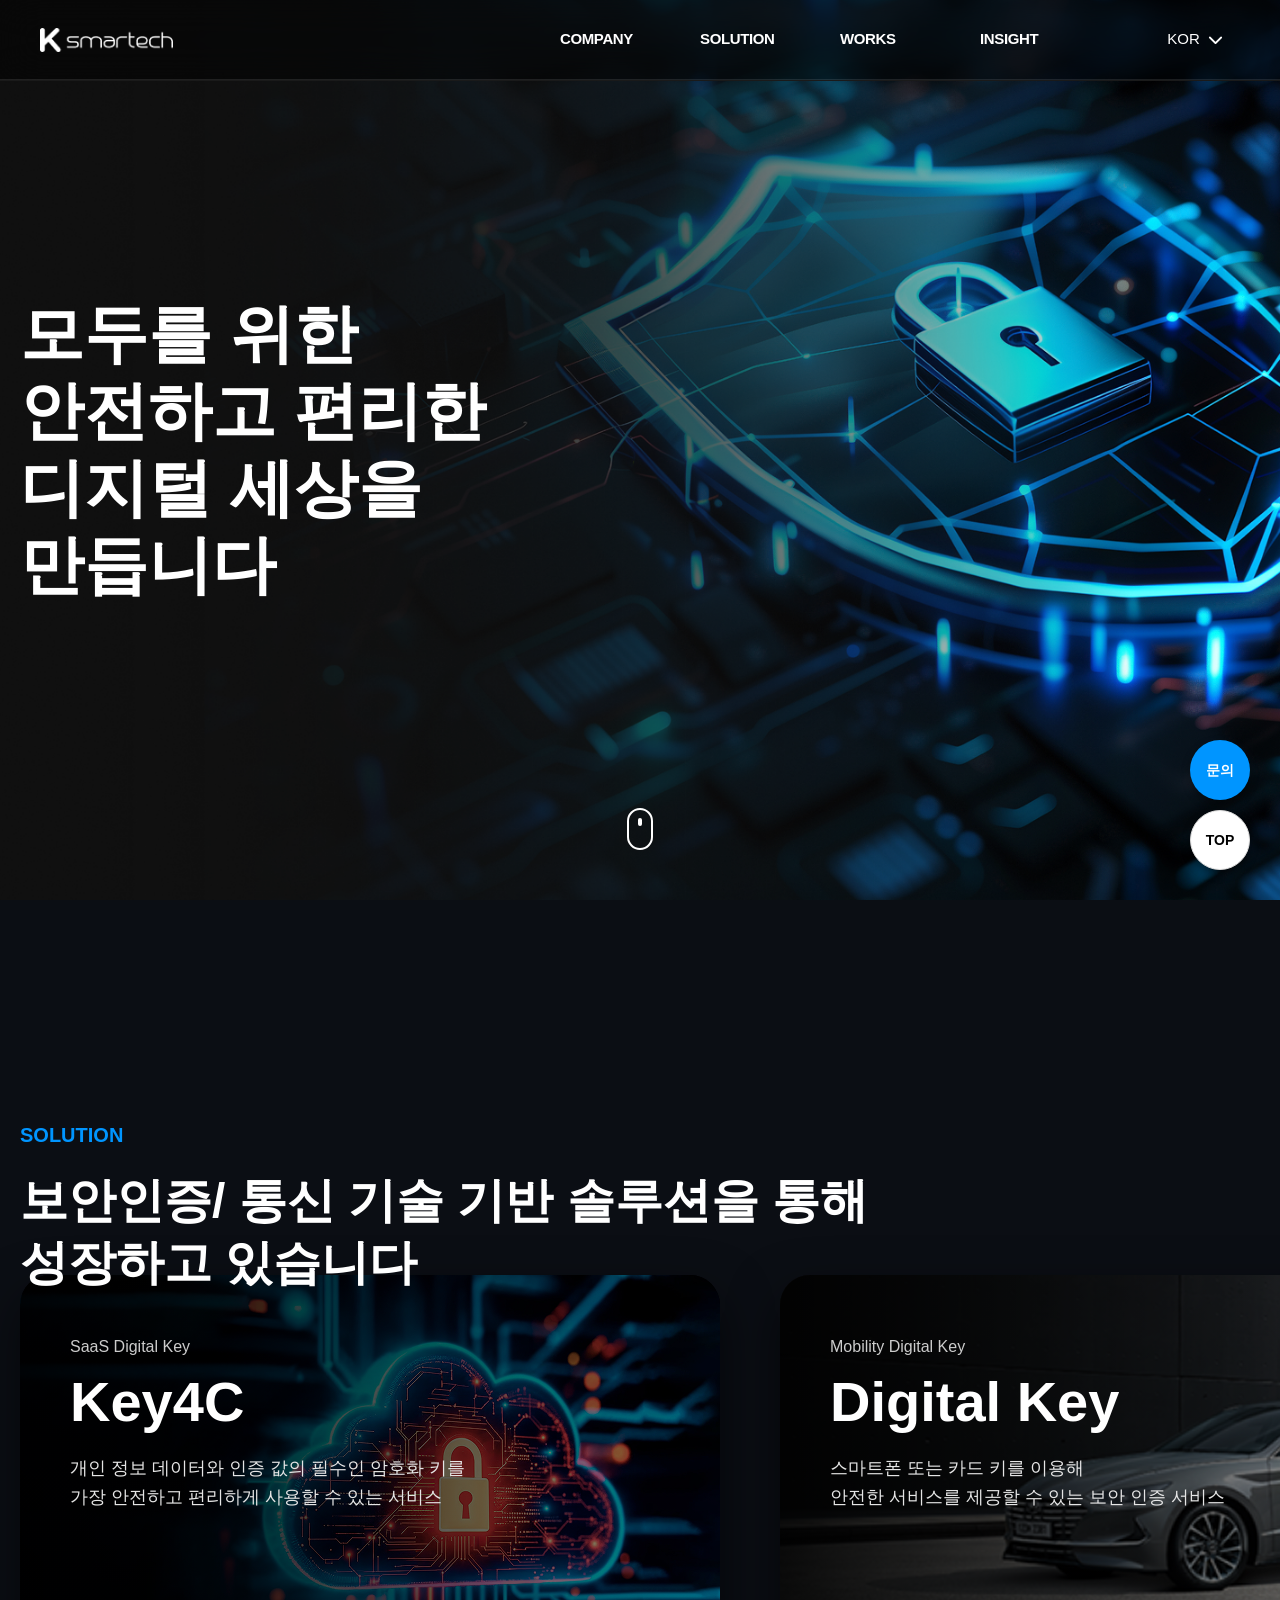
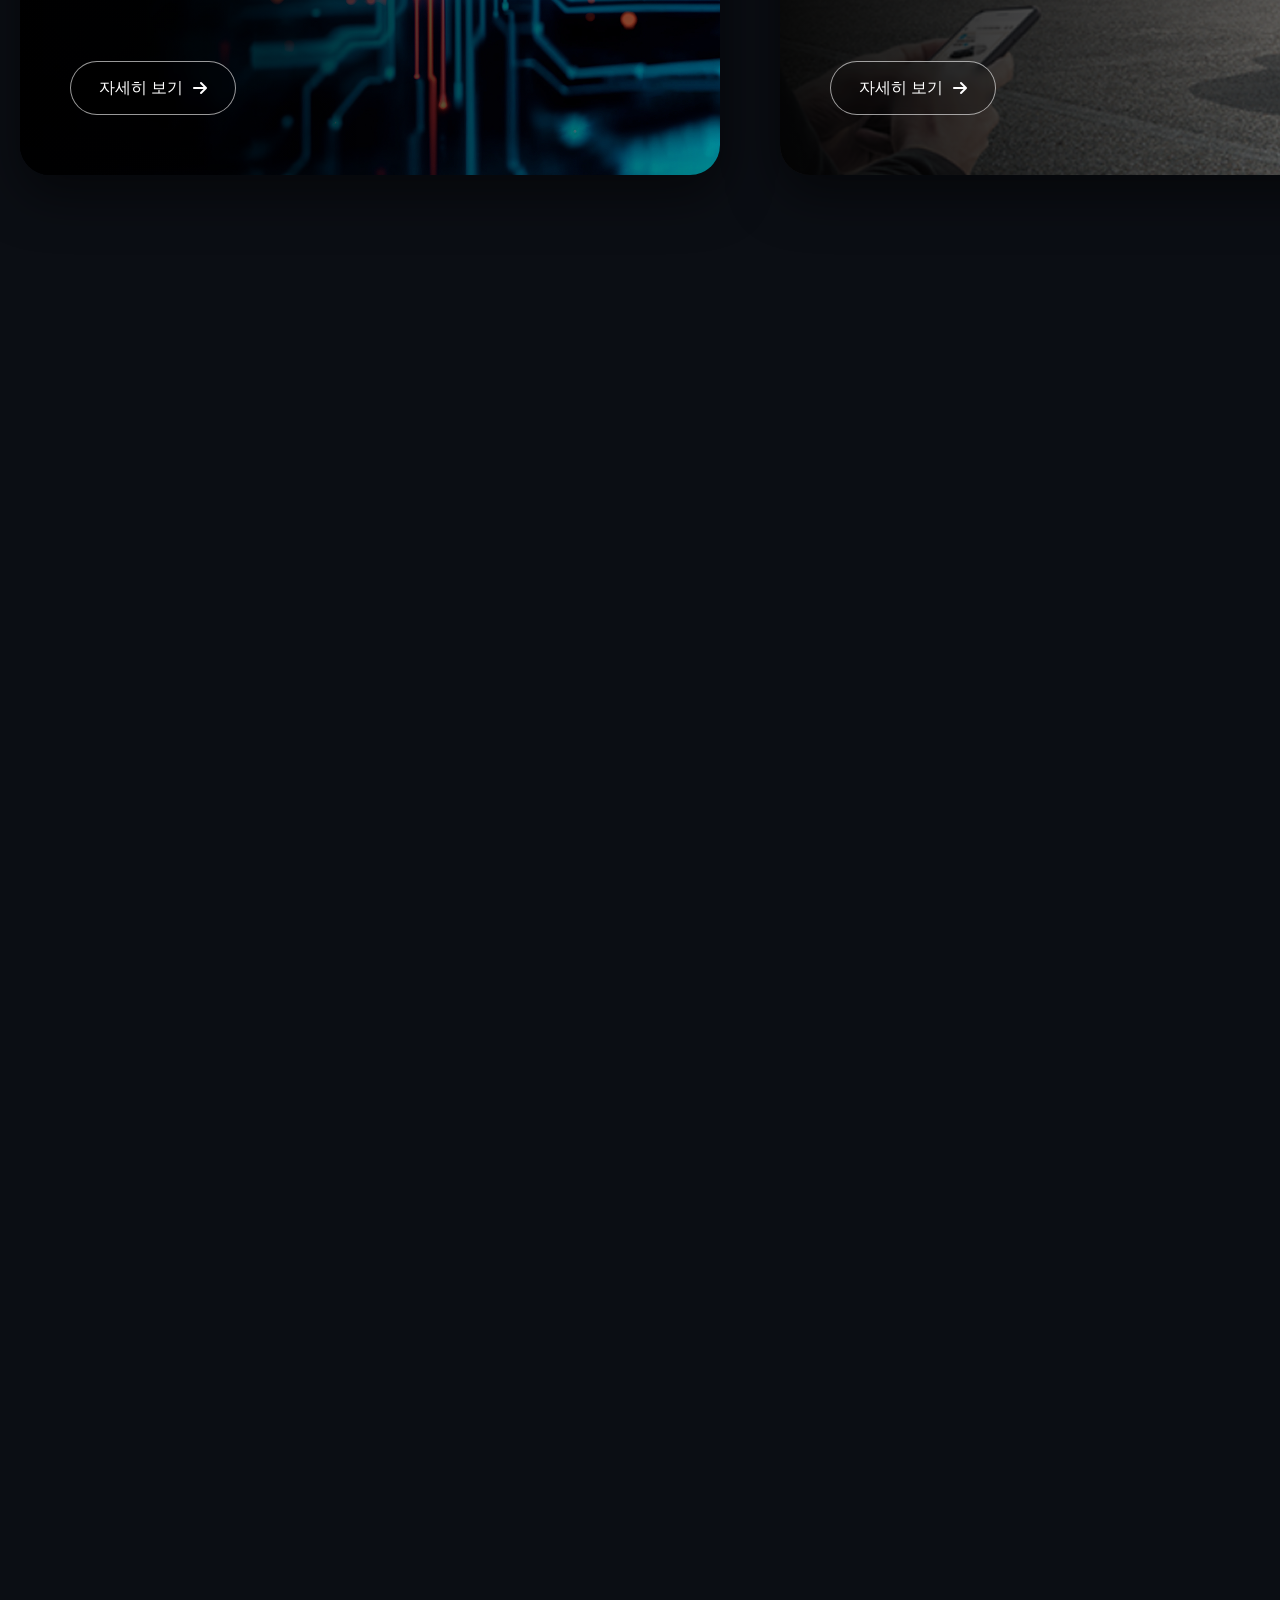
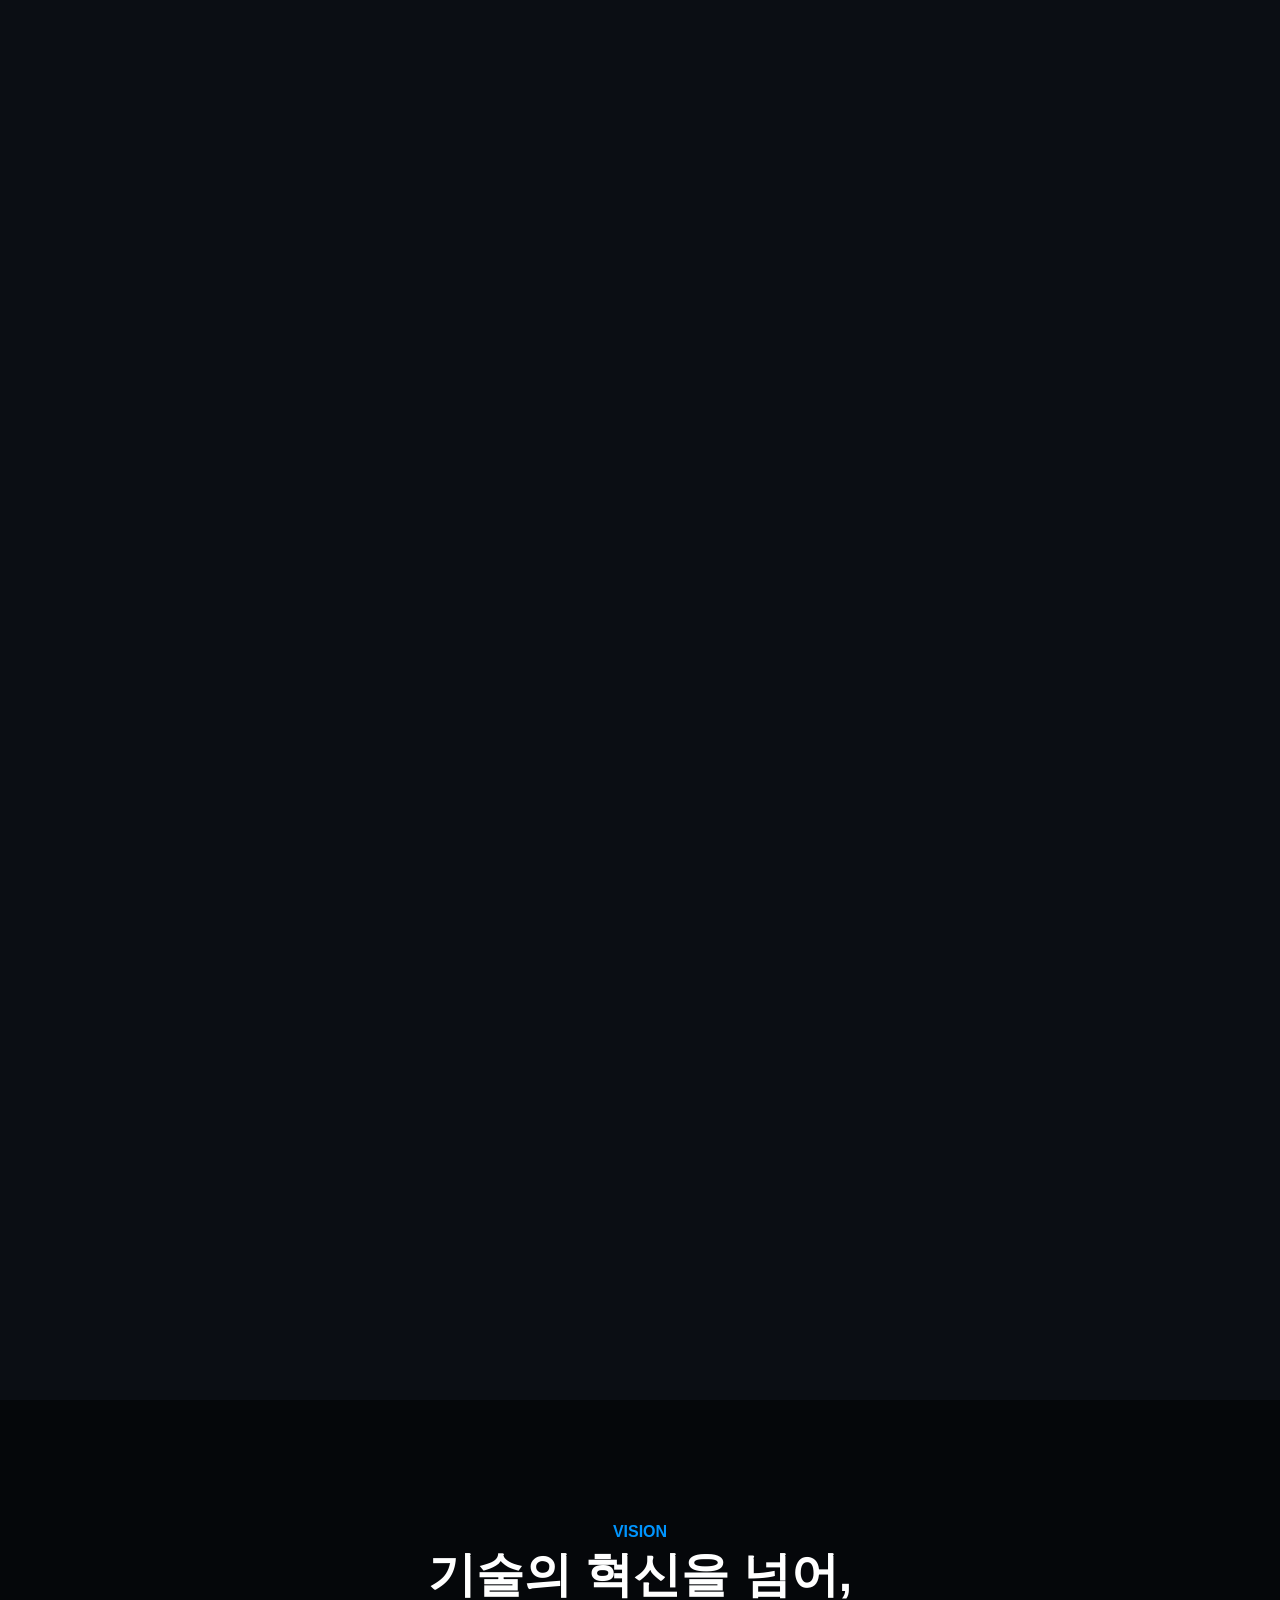
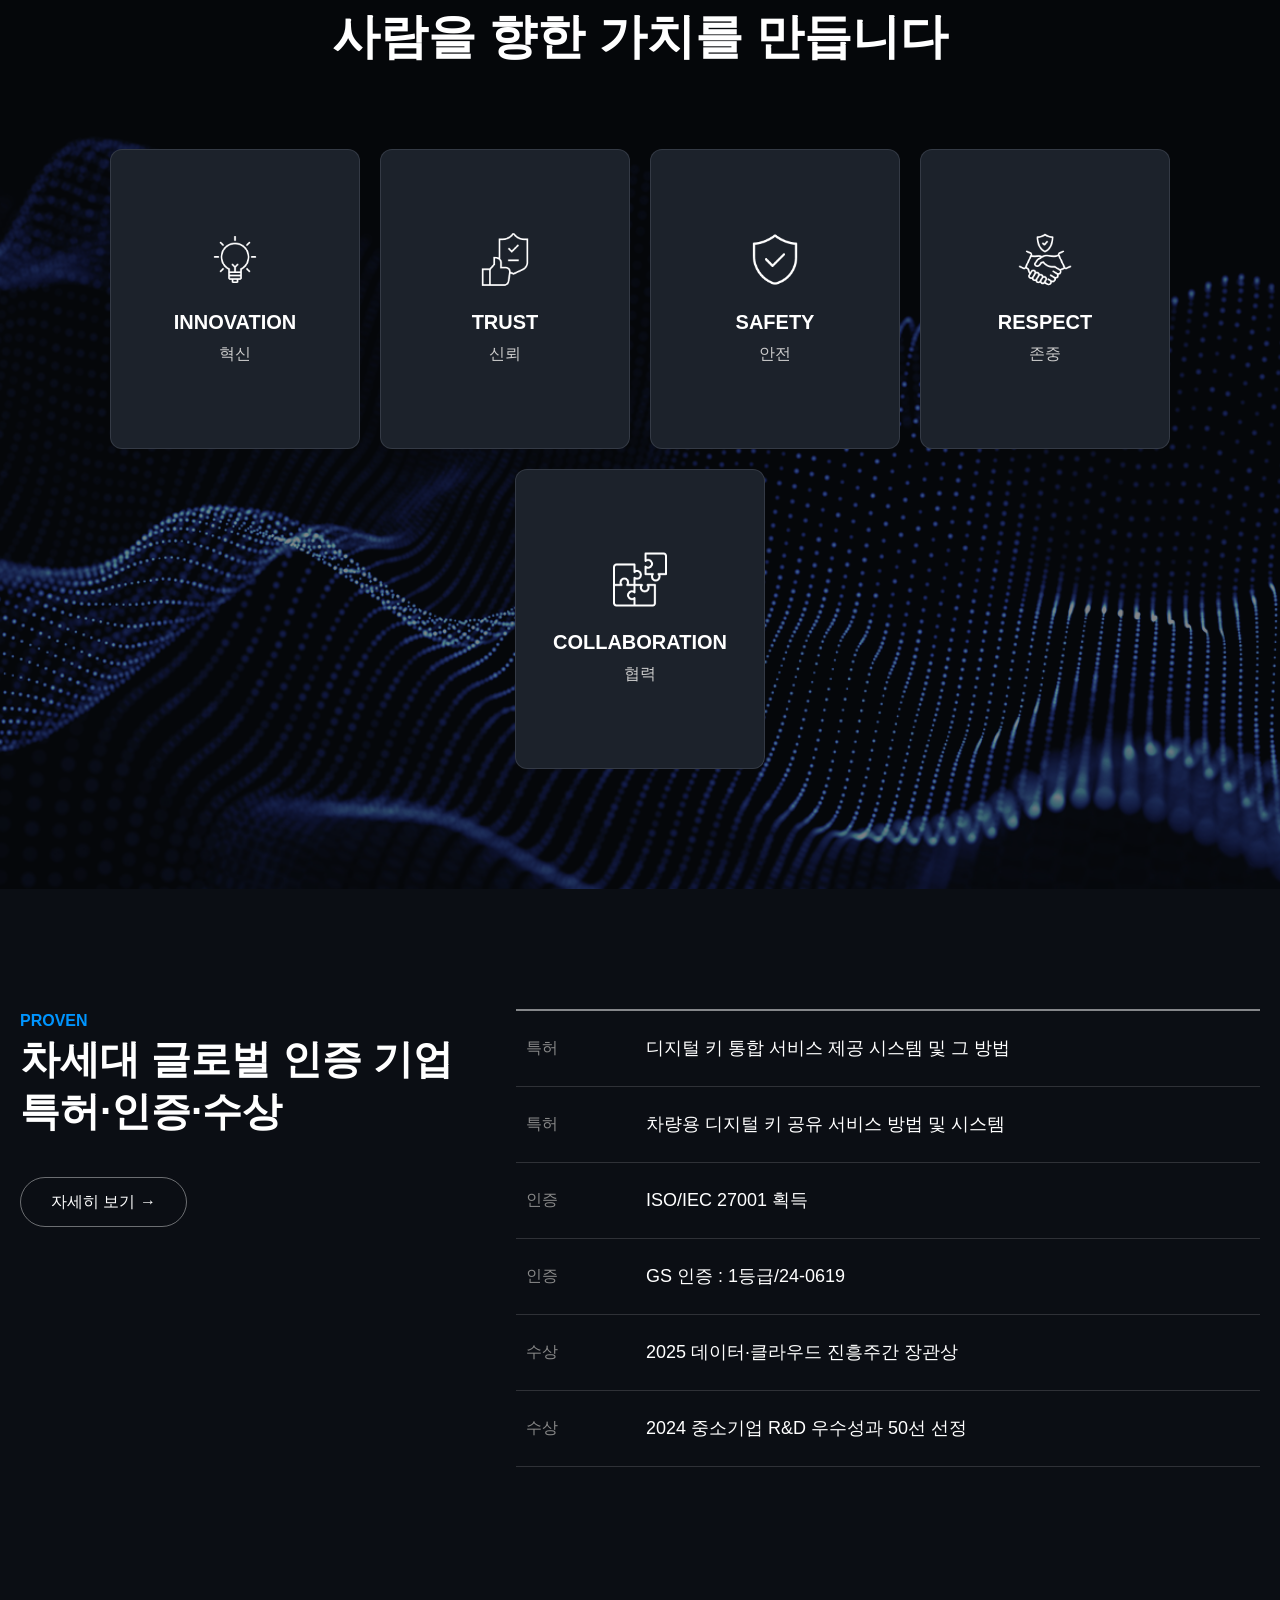
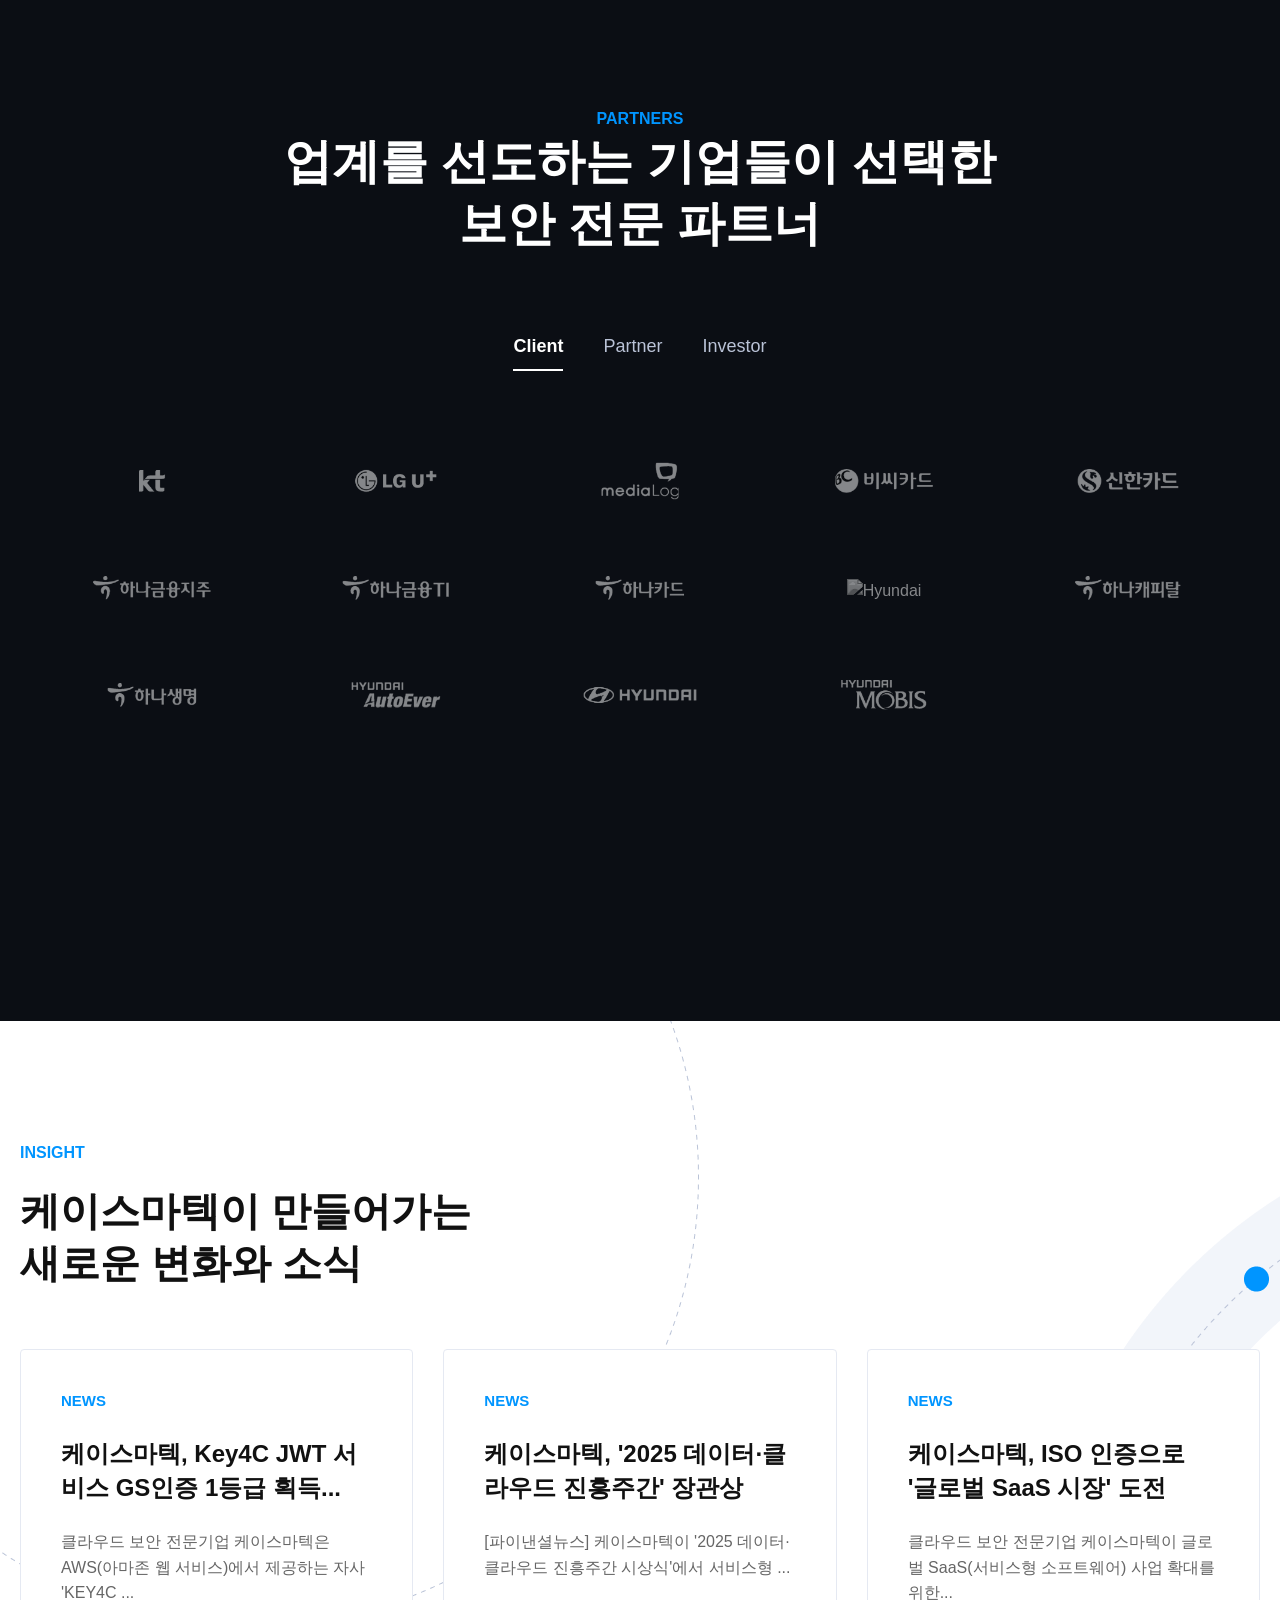
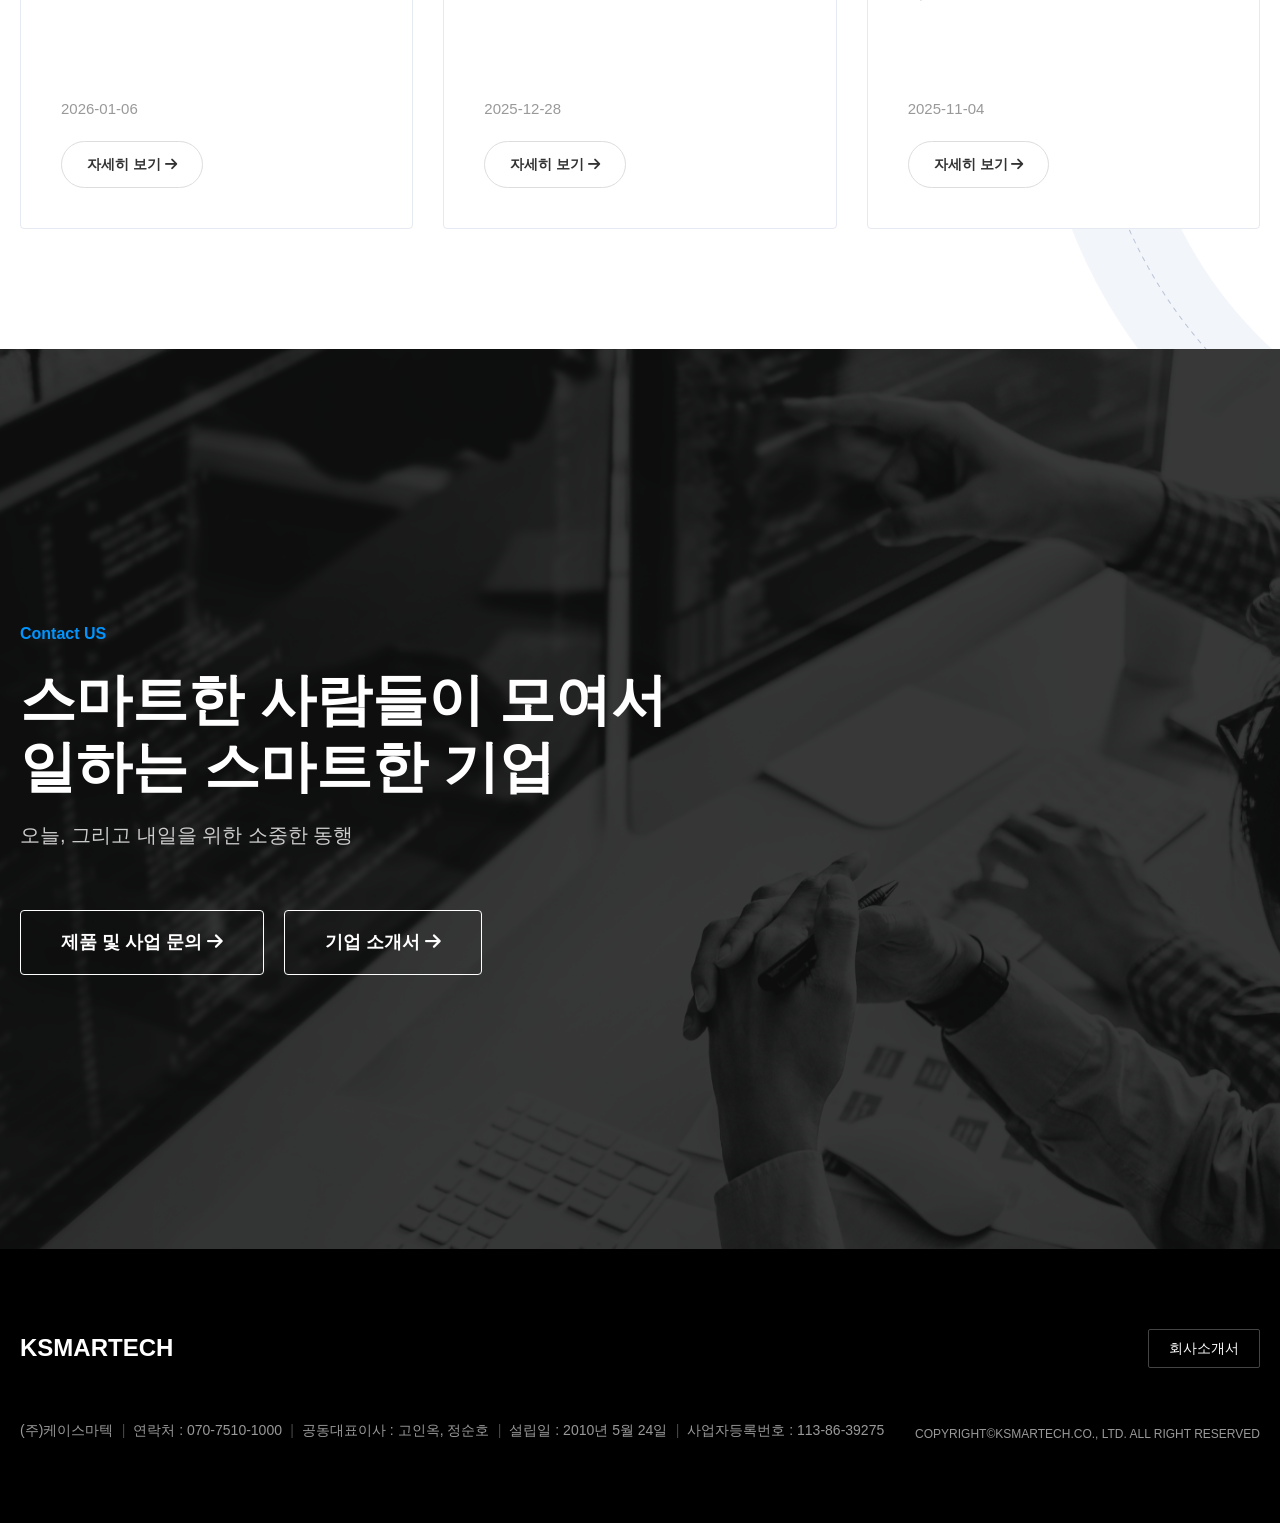
==== commit fbe6e6ec: "Update index.html" ====
--- a/index.html
+++ b/index.html
@@ -1,4 +1,4 @@
-﻿<!DOCTYPE html>
+<!DOCTYPE html>
 <html lang="ko">
 <head>
     <meta charset="UTF-8">
@@ -51,23 +51,28 @@
             </div>
         </nav>
 
-        <div class="header-right">
-            <div class="lang-switch" id="langSwitch">
-                KOR <i class="fa-solid fa-chevron-down"></i>
-                <ul class="lang-list">
-                    <li><a href="#">KOR</a></li>
-                    <li><a href="#">ENG</a></li>
-                </ul>
-            </div>
-            <button class="mo-menu-btn" id="moMenuBtn"><i class="fa-solid fa-bars"></i></button>
-        </div>
+<div class="header-right">
+    <div class="lang-switch" id="langSwitch">
+        KOR <i class="fa-solid fa-chevron-down"></i>
+        <ul class="lang-list">
+            <li><a href="#">KOR</a></li>
+            <li><a href="#">ENG</a></li>
+        </ul>
     </div>
 
+    <button class="mo-menu-btn" id="moMenuBtn">
+        <img src="img/icon_menu.png" alt="메뉴열기">
+    </button>
+</div>
+
     <div class="mo-menu-overlay" id="moMenuOverlay">
-        <div class="mo-menu-header">
-            <h1 class="mo-logo"><img src="img/logo.png" alt="KSMARTECH"></h1>
-            <button class="mo-close-btn" id="moCloseBtn"><i class="fa-solid fa-xmark"></i></button>
-        </div>
+      <div class="mo-menu-header">
+    <h1 class="mo-logo"><img src="img/logo.png" alt="KSMARTECH"></h1>
+    
+    <button class="mo-close-btn" id="moCloseBtn">
+        <img src="img/icon_close.png" alt="닫기">
+    </button>
+</div>
         
         <ul class="mo-gnb">
             <li class="mo-gnb-item">
@@ -360,132 +365,115 @@
 <script>
         document.addEventListener('DOMContentLoaded', function() {
             
-            // =================================================================
-            // 1. [헤더] 모바일 메뉴 & 아코디언 (기존 코드 유지)
-            // =================================================================
+            // 1. [햄버거 버튼] 클릭 기능
             const moMenuBtn = document.getElementById('moMenuBtn');
             const moCloseBtn = document.getElementById('moCloseBtn');
             const moOverlay = document.getElementById('moMenuOverlay');
 
-            // 메뉴 열기
-            if (moMenuBtn) {
-                moMenuBtn.addEventListener('click', function() {
-                    if(moOverlay) moOverlay.classList.add('active');
-                    document.body.style.overflow = 'hidden';
+            // 버튼이 존재하는지 확인 후 이벤트 연결
+            if (moMenuBtn && moOverlay) {
+                moMenuBtn.addEventListener('click', function(e) {
+                    e.preventDefault(); // 기본 동작 차단
+                    moOverlay.classList.add('active'); // 메뉴 열기
+                    document.body.style.overflow = 'hidden'; // 스크롤 막기
                 });
             }
-            // 메뉴 닫기
-            if (moCloseBtn) {
-                moCloseBtn.addEventListener('click', function() {
-                    if(moOverlay) moOverlay.classList.remove('active');
-                    document.body.style.overflow = 'auto';
+
+            if (moCloseBtn && moOverlay) {
+                moCloseBtn.addEventListener('click', function(e) {
+                    e.preventDefault();
+                    moOverlay.classList.remove('active'); // 메뉴 닫기
+                    document.body.style.overflow = 'auto'; // 스크롤 풀기
                 });
             }
 
-            // 모바일 아코디언 동작
+            // 2. [모바일 아코디언] 메뉴 펼치기
             const moGnbTitles = document.querySelectorAll('.mo-gnb-title');
             moGnbTitles.forEach(function(title) {
-                title.addEventListener('click', function() {
+                title.addEventListener('click', function(e) {
+                    e.preventDefault();
                     const parent = this.parentElement;
-                    if (parent.classList.contains('active')) {
-                        parent.classList.remove('active');
-                    } else {
-                        // 다른 메뉴 닫기 (선택사항)
-                        // document.querySelectorAll('.mo-gnb-item').forEach(item => item.classList.remove('active'));
-                        parent.classList.add('active');
-                    }
+                    
+                    // 눌린 것만 열고 나머지는 닫기 (원하면 주석 해제)
+                    // document.querySelectorAll('.mo-gnb-item').forEach(item => {
+                    //    if(item !== parent) item.classList.remove('active');
+                    // });
+
+                    parent.classList.toggle('active');
                 });
             });
 
-            // 언어 선택 드롭다운 (PC)
-            const langSwitch = document.getElementById('langSwitch');
-            const langList = document.querySelector('.lang-list');
-            if (langSwitch && langList) {
-                langSwitch.addEventListener('click', function(e) {
-                    e.stopPropagation();
-                    langList.classList.toggle('active');
-                });
-                document.addEventListener('click', function() {
-                    langList.classList.remove('active');
-                });
-            }
-
-
-            // =================================================================
-            // 2. [파트너스] 탭 기능 (Client / Partner / Investor) - ★복구됨★
-            // =================================================================
+            // 3. [탭 메뉴] 파트너스 섹션
             const tabBtns = document.querySelectorAll('.tab-btn');
             const tabPanes = document.querySelectorAll('.tab-pane');
 
             tabBtns.forEach(function(btn) {
                 btn.addEventListener('click', function() {
-                    // 1. 모든 버튼과 패널의 active 제거
                     tabBtns.forEach(b => b.classList.remove('active'));
                     tabPanes.forEach(p => p.classList.remove('active'));
 
-                    // 2. 클릭한 버튼 active 추가
                     btn.classList.add('active');
-
-                    // 3. 연결된 패널 찾아서 active 추가
                     const targetId = btn.getAttribute('data-tab');
                     const targetPane = document.getElementById(targetId);
-                    if (targetPane) {
-                        targetPane.classList.add('active');
-                    }
+                    if (targetPane) targetPane.classList.add('active');
                 });
             });
 
-
-            // =================================================================
-            // 3. [솔루션] PC 가로 스크롤 애니메이션 - ★복구됨★
-            // =================================================================
+            // 4. [솔루션 스크롤] PC/모바일 분기 처리
             const secSolutions = document.getElementById('secSolutions');
             const solTrack = document.getElementById('solTrack');
-            
+            const pagDots = document.querySelectorAll('.pag-dot');
+
+            // 페이지네이션(점) 클릭 이동
+            pagDots.forEach(function(dot, index) {
+                dot.addEventListener('click', function() {
+                    if (solTrack) {
+                        const scrollAmount = index * 300; 
+                        solTrack.scrollTo({ left: scrollAmount, behavior: 'smooth' });
+                    }
+                });
+            });
+
             function handleScroll() {
-                // 모바일(768px 이하)에서는 가로 스크롤 로직 작동 안 함 (CSS overflow로 처리)
-                if (window.innerWidth <= 768) {
-                    if (solTrack) solTrack.style.transform = 'none';
-                    return;
+                // 모바일 환경
+                if (window.innerWidth <= 1024) {
+                    if (solTrack) {
+                        solTrack.style.transform = 'none'; // PC 효과 제거
+                        // 스크롤 위치에 따른 점 활성화
+                        const scrollLeft = solTrack.scrollLeft;
+                        const activeIndex = Math.round(scrollLeft / 280); // 카드 너비 기준
+                        
+                        pagDots.forEach(function(dot, idx) {
+                            if(idx === activeIndex) dot.classList.add('active');
+                            else dot.classList.remove('active');
+                        });
+                    }
+                    return; 
                 }
 
-                // PC 화면일 때만 계산
+                // PC 환경 가로 스크롤
                 if (secSolutions && solTrack) {
                     const sectionTop = secSolutions.offsetTop;
-                    const sectionHeight = secSolutions.offsetHeight; // 400vh
+                    const sectionHeight = secSolutions.offsetHeight;
                     const scrollY = window.scrollY;
                     const windowHeight = window.innerHeight;
-
-                    // 섹션이 화면에 도달했을 때부터 끝날 때까지의 비율 (0 ~ 1)
-                    // 섹션 상단이 뷰포트 상단에 닿았을 때(sticky 시작)부터 계산
                     const startPoint = sectionTop;
-                    const endPoint = sectionTop + sectionHeight - windowHeight;
                     
                     let progress = (scrollY - startPoint) / (sectionHeight - windowHeight);
-
-                    // 범위 제한 (0 ~ 1 사이)
                     if (progress < 0) progress = 0;
                     if (progress > 1) progress = 1;
 
-                    // 이동할 거리 계산 (트랙 전체 길이 - 화면 너비)
-                    const moveDistance = solTrack.scrollWidth - window.innerWidth + 80; // +80은 여백 보정
-
-                    // 왼쪽으로 이동 (translateX 마이너스 값)
+                    const moveDistance = solTrack.scrollWidth - window.innerWidth + 80;
                     solTrack.style.transform = `translateX(-${moveDistance * progress}px)`;
                 }
             }
 
-            // 스크롤 및 리사이즈 이벤트 연결
             window.addEventListener('scroll', handleScroll);
             window.addEventListener('resize', handleScroll);
-            
-            // 초기 실행
+            if(solTrack) solTrack.addEventListener('scroll', handleScroll);
             handleScroll();
 
-
-            // =================================================================
-            // 4. [공통] 스크롤 시 Fade-in 애니메이션
-            // =================================================================
+            // 5. Fade In 애니메이션
             const aniTargets = document.querySelectorAll('.fade-wrap');
             const observer = new IntersectionObserver(function(entries, obs) {
                 entries.forEach(function(entry) {
@@ -495,11 +483,9 @@
                     }
                 });
             }, { threshold: 0.1 });
-
             aniTargets.forEach(el => observer.observe(el));
         });
     </script>
 
-
 </body>
-</html>+</html>
--- a/style.css
+++ b/style.css
@@ -18,7 +18,13 @@
 header {
     position: fixed; top: 0; left: 0; width: 100%;
     height: 80px;
-    background-color: #000;
+    
+    /* ▼▼▼ [수정된 부분] 기존 #000을 지우고 아래 3줄을 넣으세요 ▼▼▼ */
+    background-color: rgba(0, 0, 0, 0.5);  /* 50% 투명한 검은색 */
+    backdrop-filter: blur(20px);           /* 배경 흐림 효과 (글라스) */
+    -webkit-backdrop-filter: blur(10px);   /* 사파리/아이폰 호환용 */
+    /* ▲▲▲ --------------------------------------------------- ▲▲▲ */
+
     border-bottom: 1px solid rgba(255,255,255,0.1);
     z-index: 1000;
 }
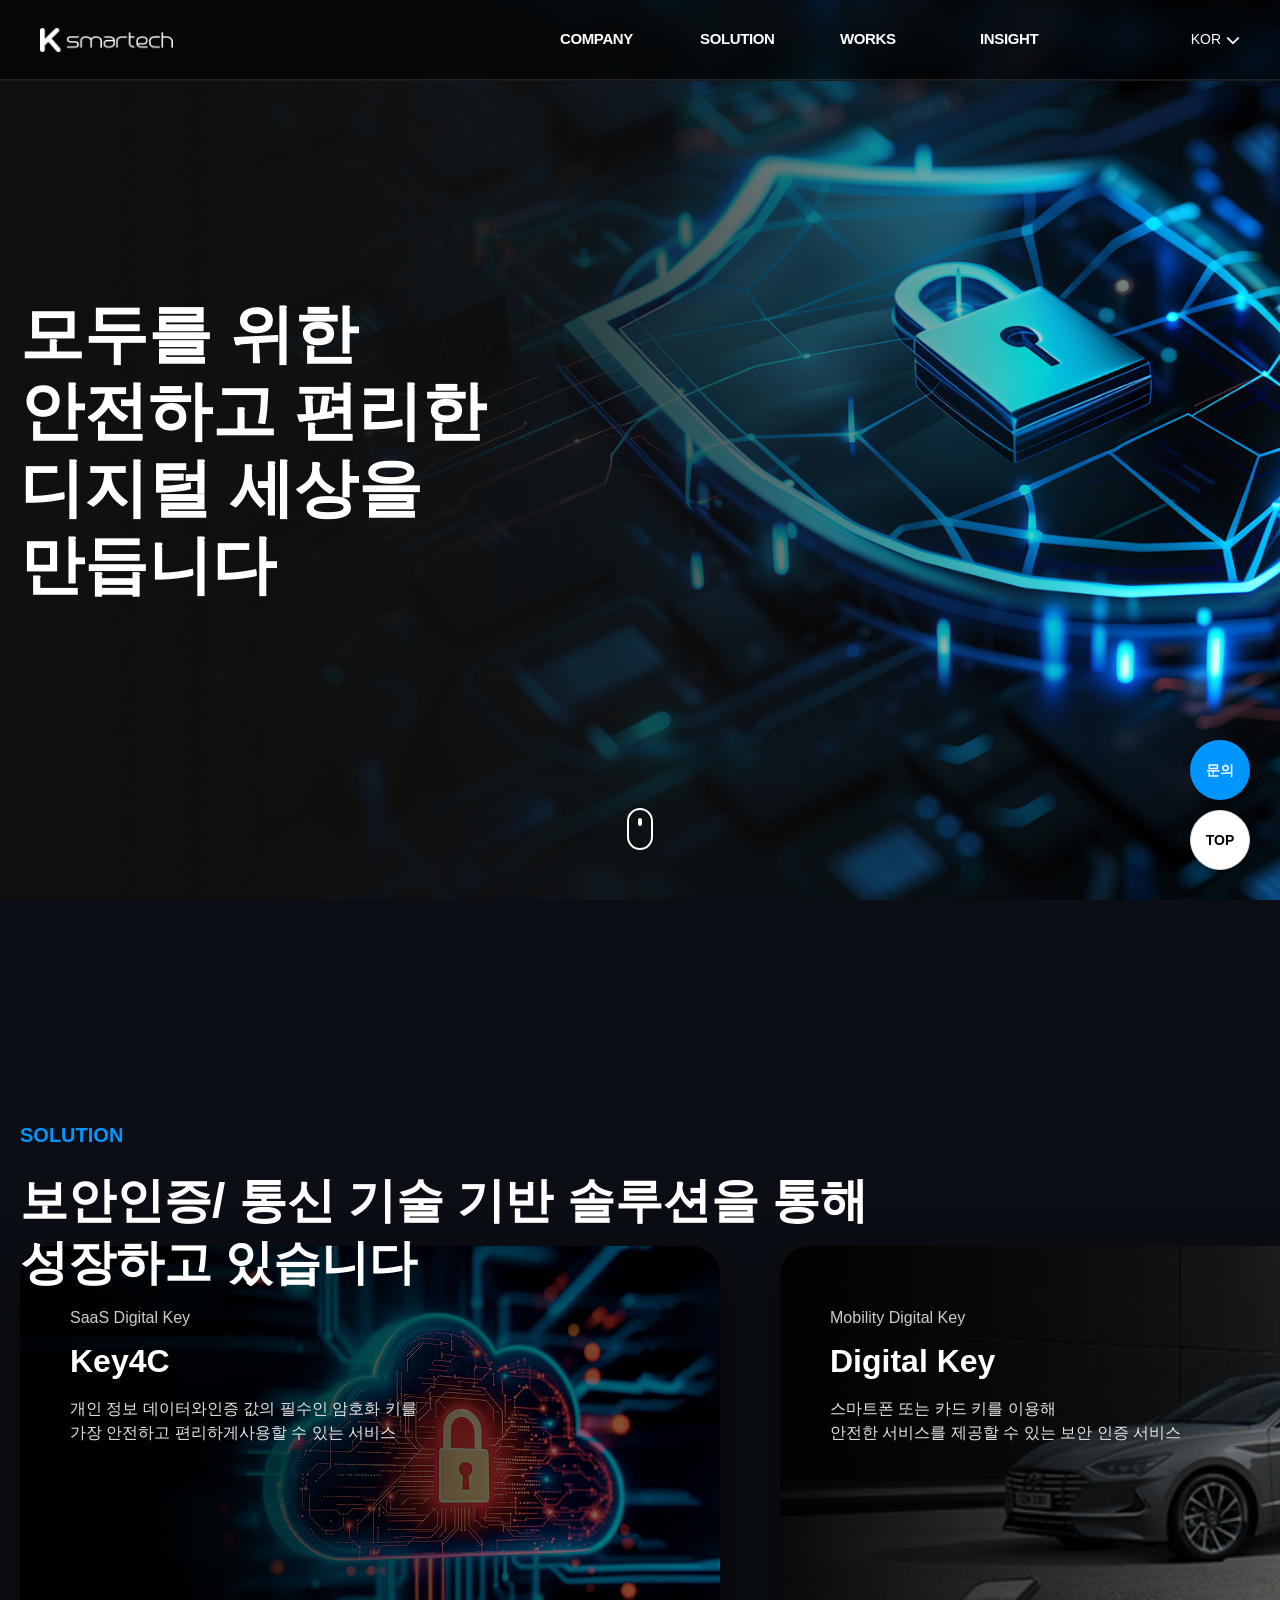
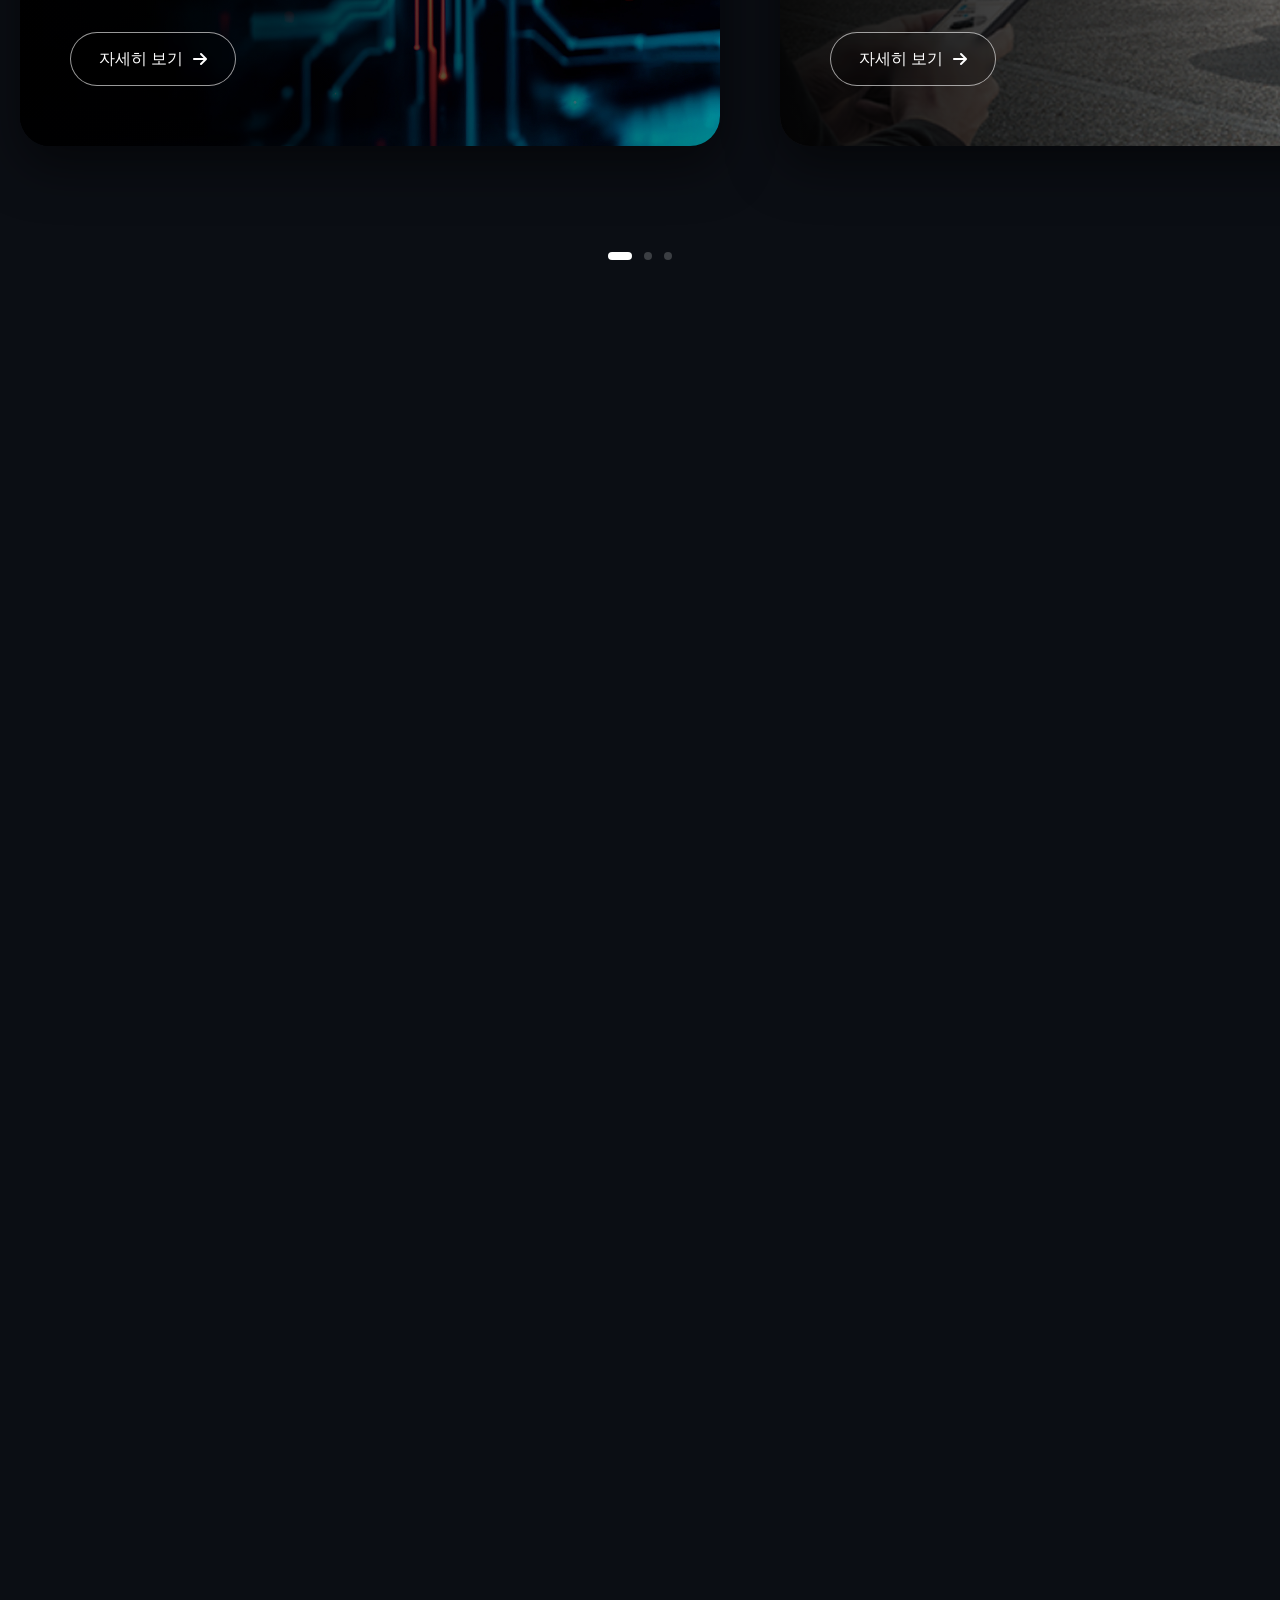
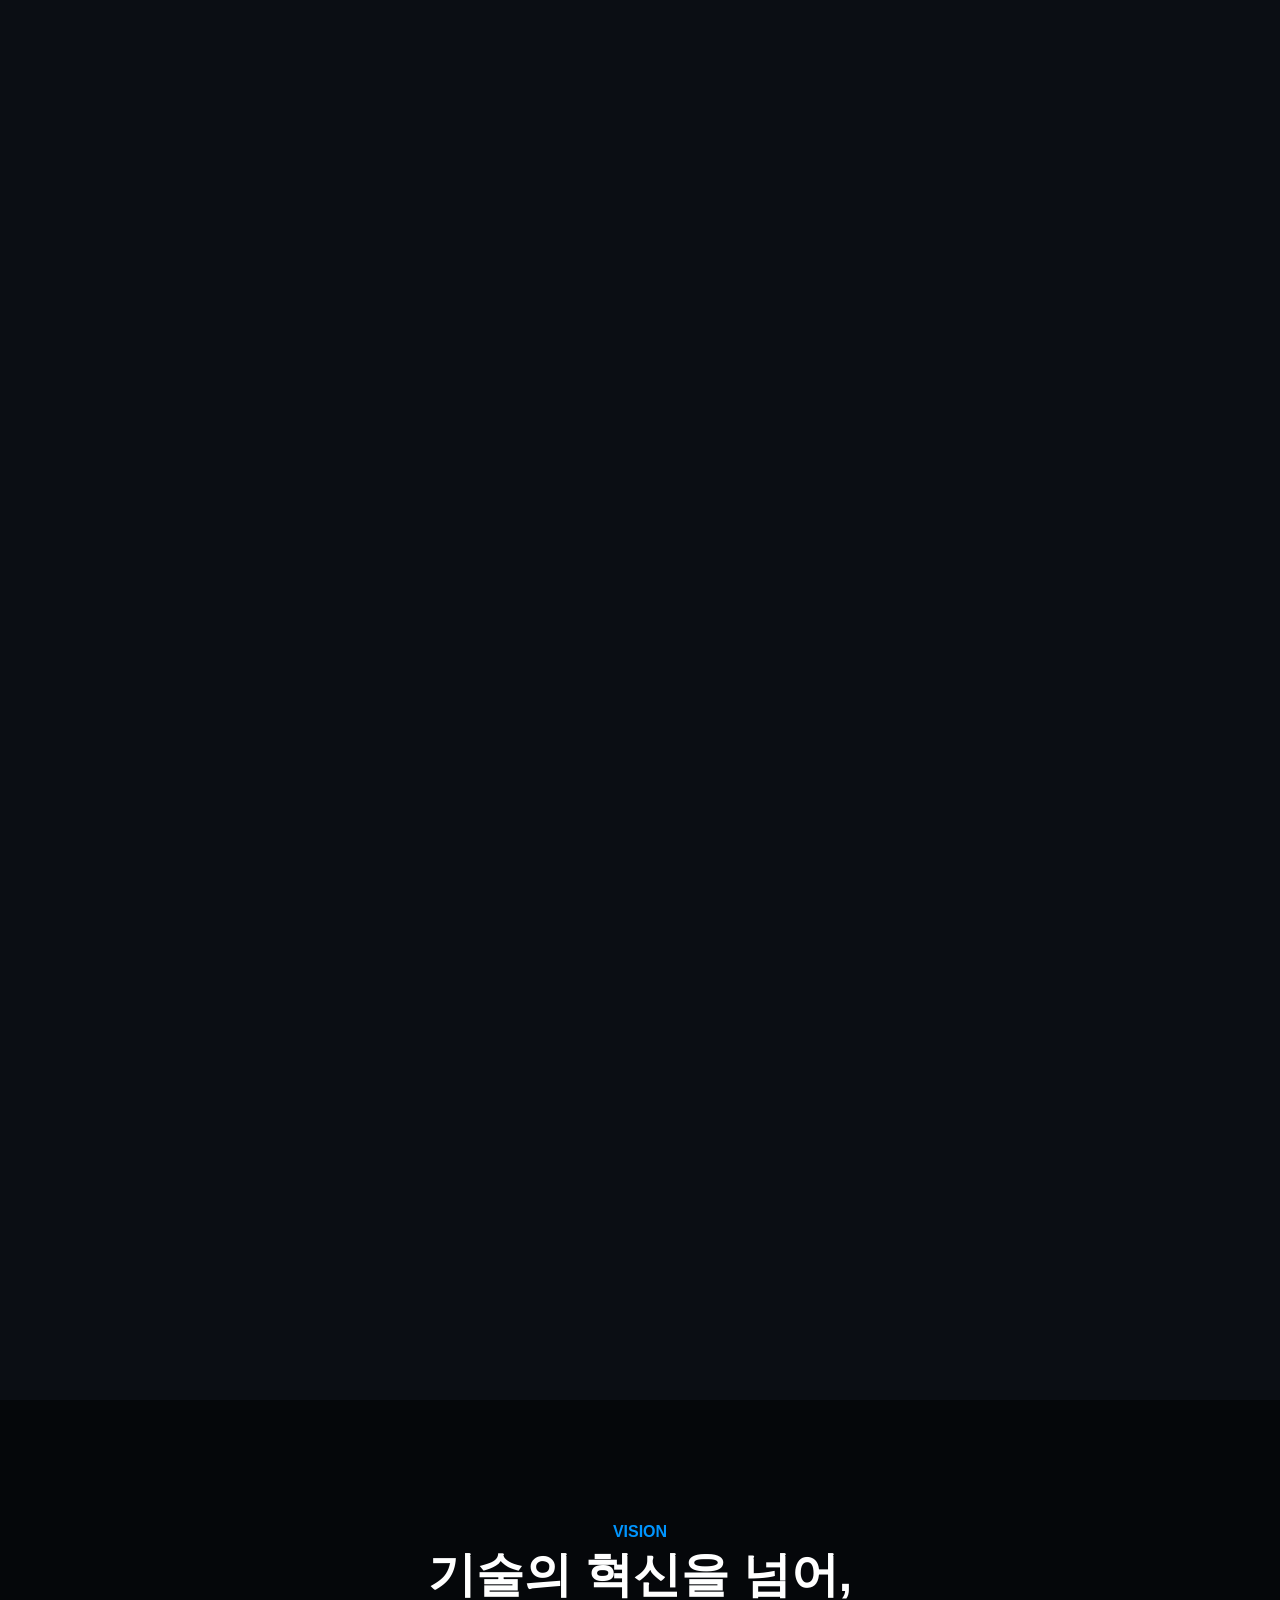
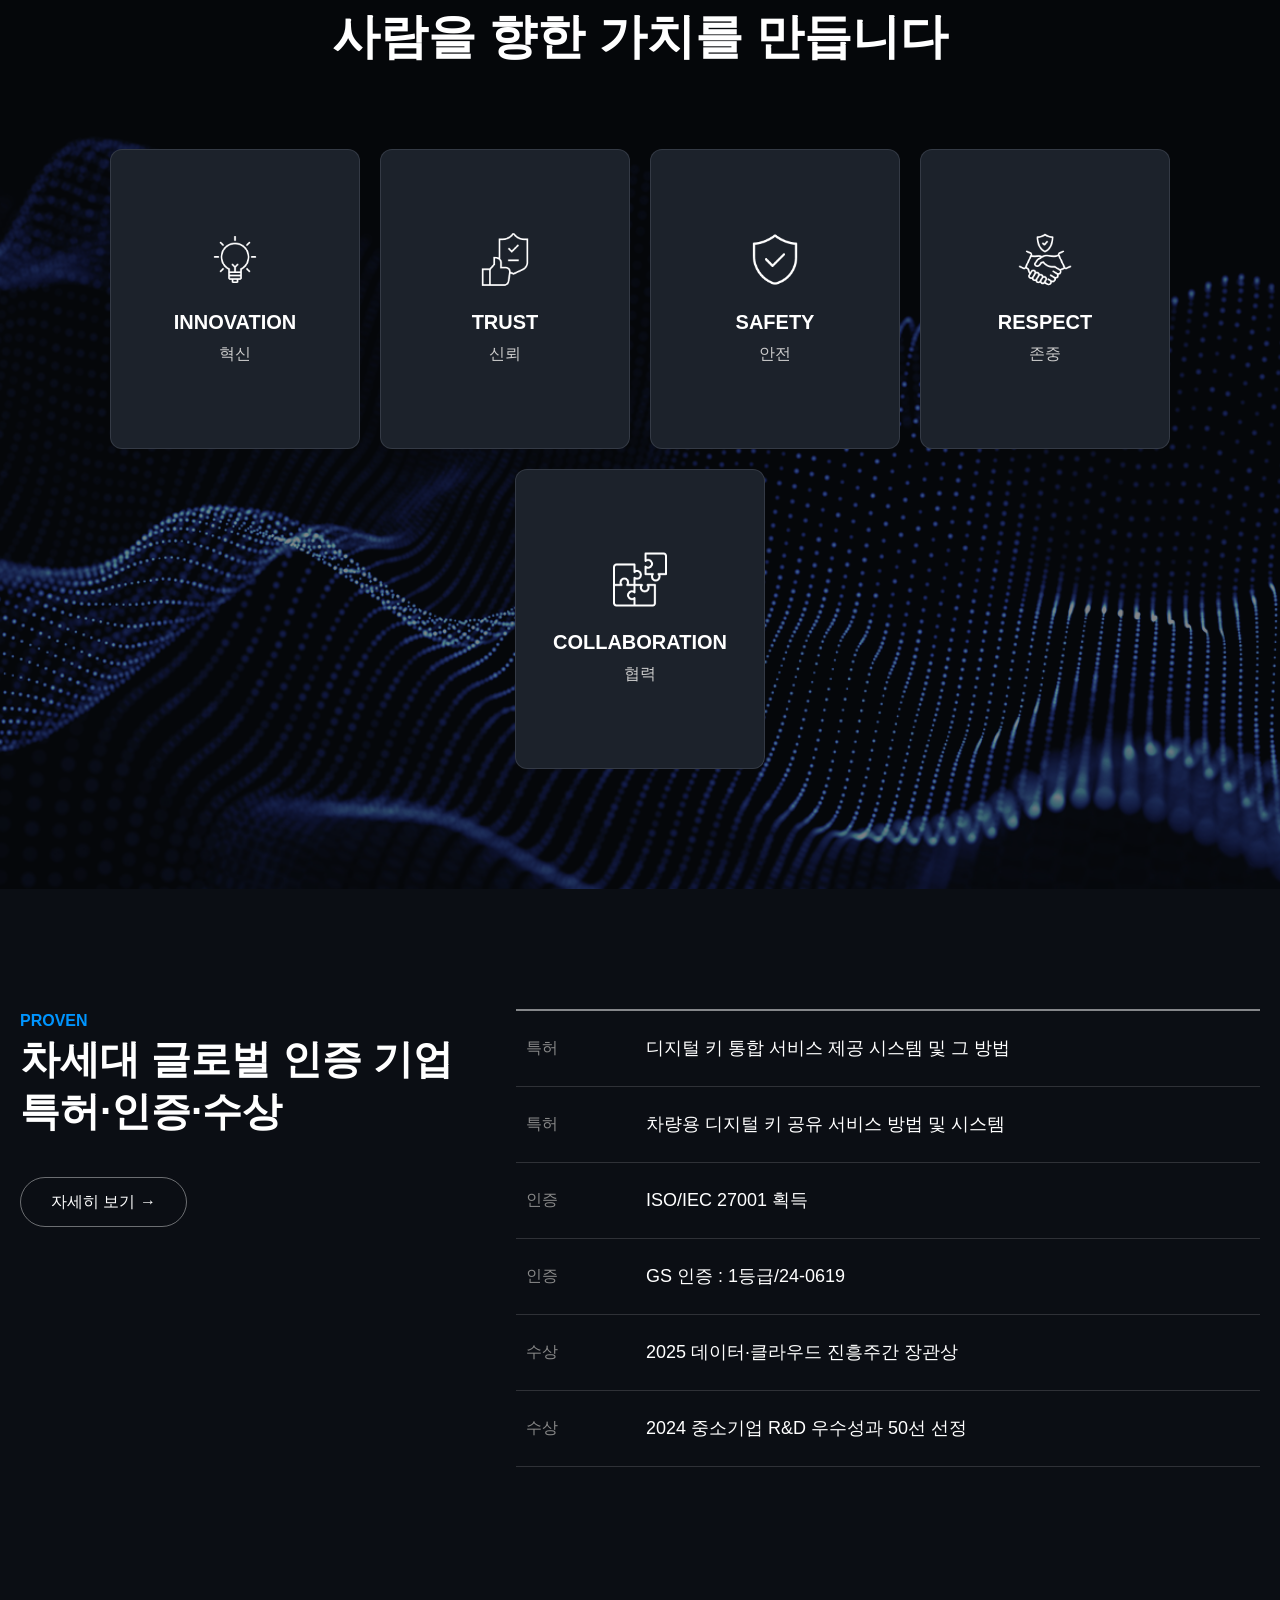
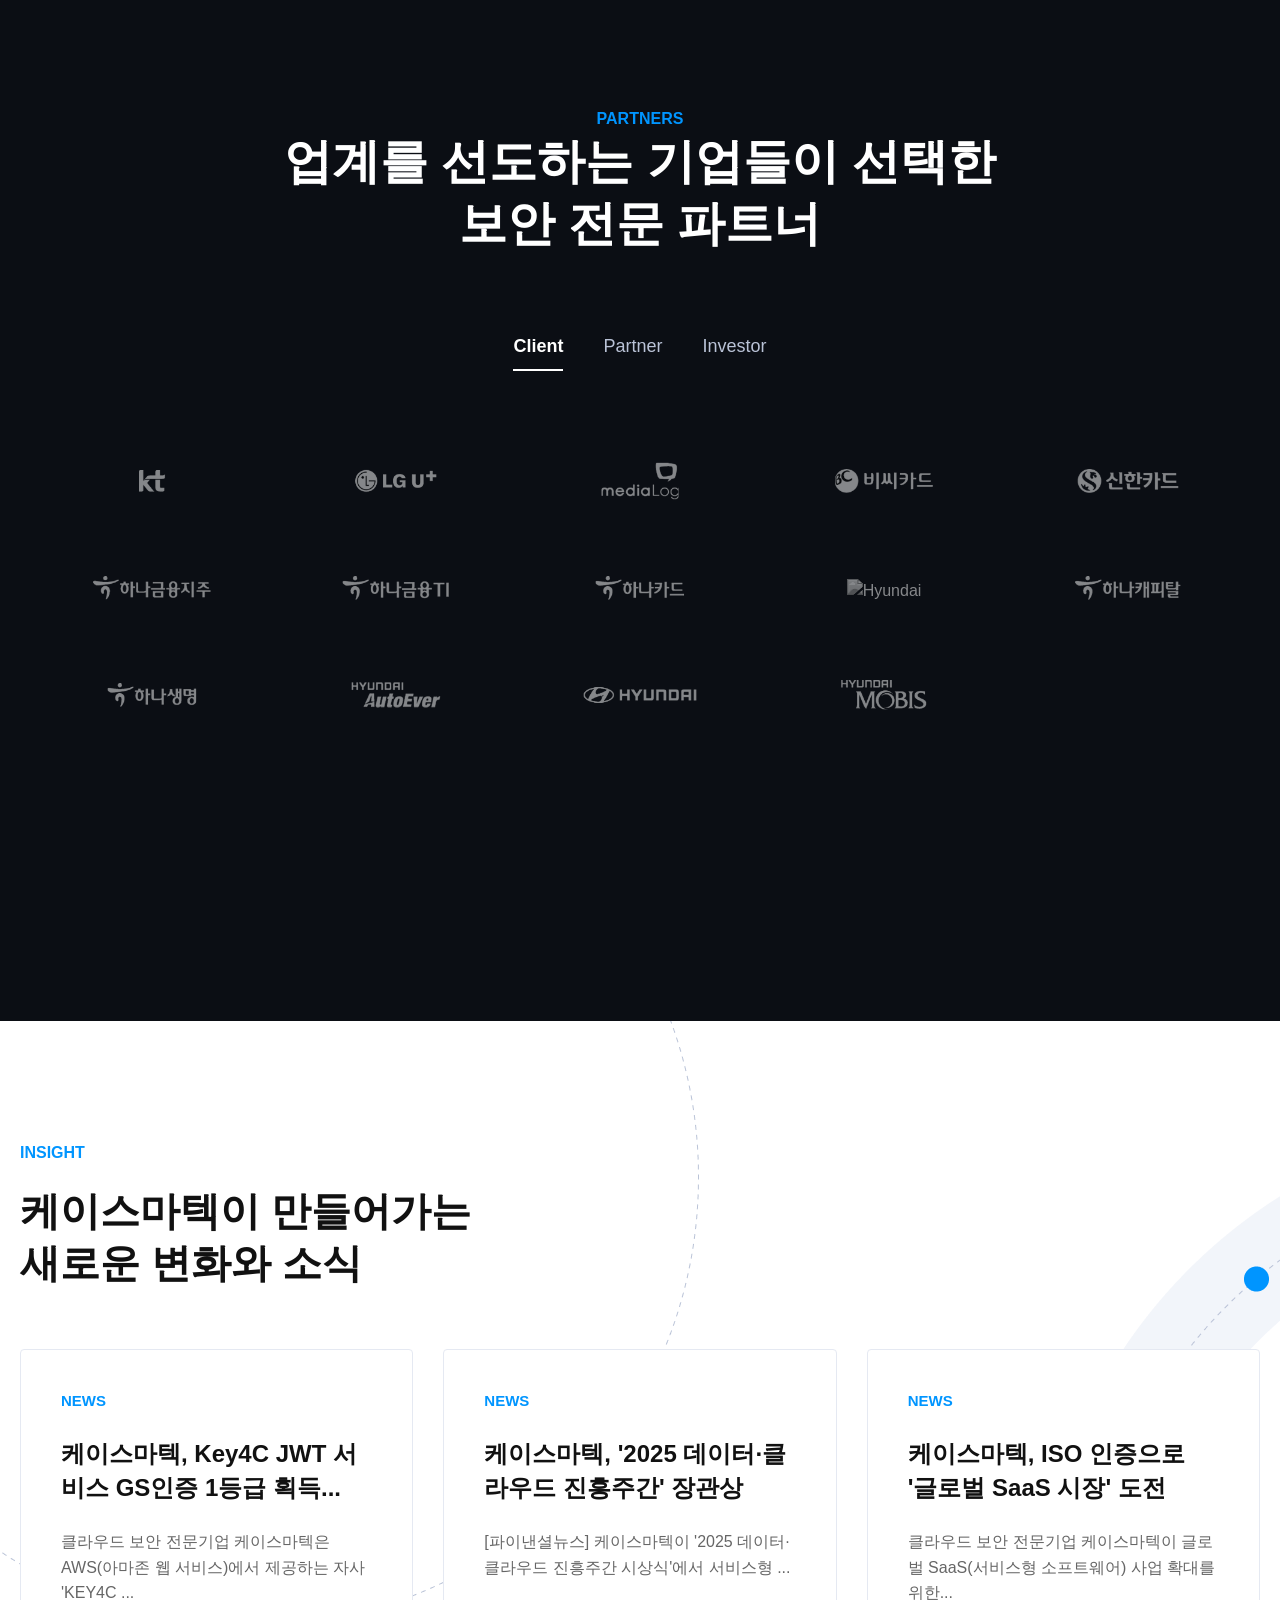
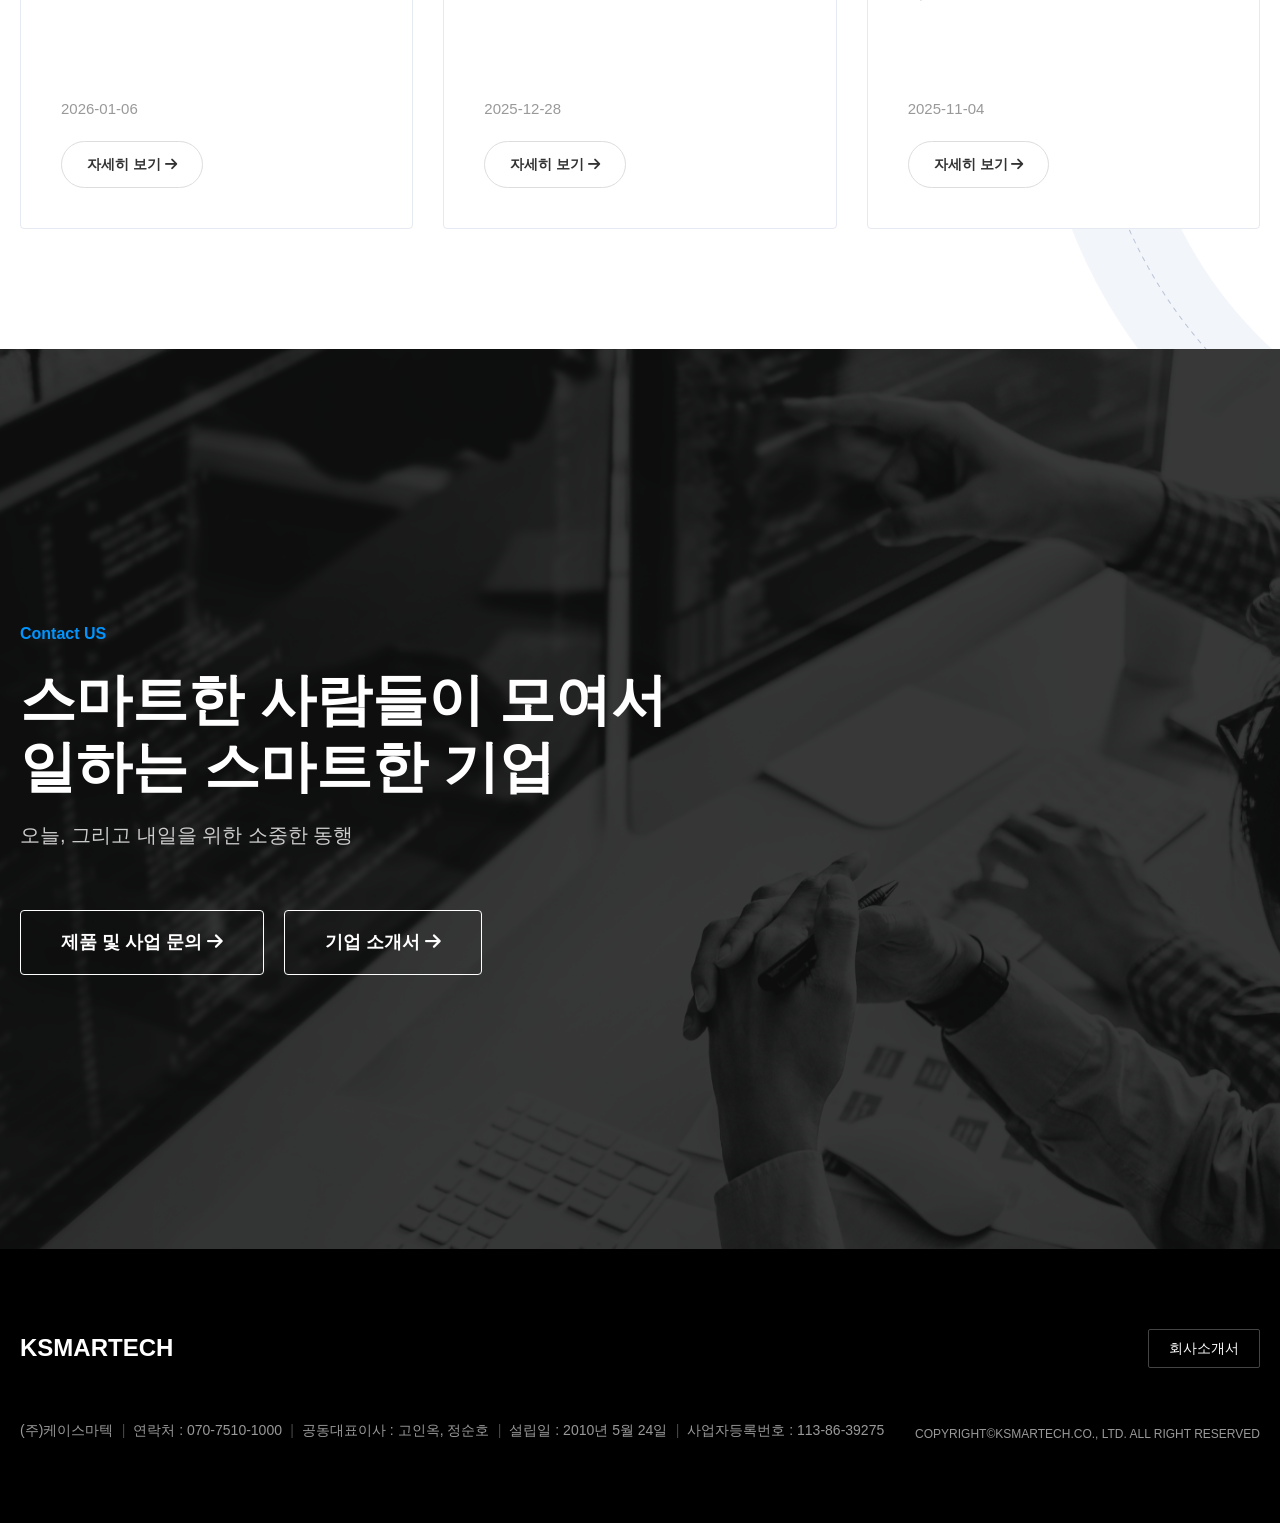
==== commit a5355daa: "Add files via upload" ====
--- a/index.html
+++ b/index.html
@@ -1,4 +1,4 @@
-<!DOCTYPE html>
+﻿<!DOCTYPE html>
 <html lang="ko">
 <head>
     <meta charset="UTF-8">
@@ -144,7 +144,7 @@
                         <div class="text-group">
                             <span class="cate">SaaS Digital Key</span>
                             <h4 class="tit">Key4C</h4>
-                            <p class="desc">개인 정보 데이터와 인증 값의 필수인 암호화 키를<br>가장 안전하고 편리하게 사용할 수 있는 서비스</p>
+                            <p class="desc">개인 정보 데이터와<br class="mo-br">인증 값의 필수인 암호화 키를<br class="pc-br"> 가장 안전하고 편리하게<br class="mo-br">사용할 수 있는 서비스</p>
                         </div>
                         <div class="btn-wrap">
                             <span class="btn-round">자세히 보기 <i class="fa-solid fa-arrow-right"></i></span>
@@ -158,7 +158,7 @@
                         <div class="text-group">
                             <span class="cate">Mobility Digital Key</span>
                             <h4 class="tit">Digital Key</h4>
-                            <p class="desc">스마트폰 또는 카드 키를 이용해<br>안전한 서비스를 제공할 수 있는 보안 인증 서비스</p>
+                            <p class="desc">스마트폰 또는 카드 키를 이용해<br class="pc-br">안전한 서비스를 제공할 수 있는 <br class="mo-br">보안 인증 서비스</p>
                         </div>
                         <div class="btn-wrap">
                             <span class="btn-round">자세히 보기 <i class="fa-solid fa-arrow-right"></i></span>
@@ -172,7 +172,7 @@
                         <div class="text-group">
                             <span class="cate">Integrated Digital Key</span>
                             <h4 class="tit">One Key</h4>
-                            <p class="desc">하나의 디지털 키로 다양한 서비스를<br>안전하고 편안하게 이용할 수 있는 서비스</p>
+                            <p class="desc">하나의 디지털 키로 다양한 서비스를<br class="pc-br">안전하고 편안하게 이용할 수 있는 서비스</p>
                         </div>
                         <div class="btn-wrap">
                             <span class="btn-round">자세히 보기 <i class="fa-solid fa-arrow-right"></i></span>
@@ -488,4 +488,4 @@
     </script>
 
 </body>
-</html>
+</html>
--- a/style.css
+++ b/style.css
@@ -1,482 +1,1792 @@
-﻿/* [1. Global Setup] */
+﻿/* PC/Mobile 전용 줄바꿈 클래스 */
+
+.pc-br { display: block; }
+
+.mo-br { display: none; }
+
+
+
+@media (max-width: 1024px) {
+
+    .pc-br { display: none !important; }
+
+    .mo-br { display: block !important; }
+
+}
+
+
+
+
+
+/* =========================================
+
+   [1. Global Setup & Reset] 
+
+   ========================================= */
+
 :root {
+
     --bg-dark: #0B0E14; --text-white: #FFFFFF; --text-black: #111111; --text-gray: #BAC3D7;
+
     --point-color: #0095FF; --border-color: rgba(186, 195, 215, 0.15); --max-width: 1440px;
+
     --header-height: 80px; --mo-header-height: 64px;
+
     --gutter: max(20px, calc((100vw - var(--max-width)) / 2 + 20px));
-}
+
+}
+
 * { margin: 0; padding: 0; box-sizing: border-box; }
+
 ul, li { list-style: none; } a { text-decoration: none; color: inherit; }
-html { scroll-behavior: smooth; } /* [2] 부드러운 스크롤 */
+
+html { scroll-behavior: smooth; }
+
 body { font-family: 'Pretendard', sans-serif; background-color: var(--bg-dark); color: var(--text-white); line-height: 1.5; overflow-x: hidden; }
 
+
+
 /* 공백 방지 원칙 */
+
 section { position: relative; padding: 120px 0; }
+
 .point-txt { color: var(--point-color) !important; font-weight: 700; }
 
-/* [2. Header - 간격 축소 및 정렬 오차 수정] */
+
+
+
+
+/* =========================================
+
+   [2. PC Header Layout] 
+
+   ========================================= */
+
 header {
+
     position: fixed; top: 0; left: 0; width: 100%;
+
     height: 80px;
+
+    background-color: rgba(0, 0, 0, 0.6); 
+
+    backdrop-filter: blur(15px);
+
+    -webkit-backdrop-filter: blur(15px);
+
+    border-bottom: 1px solid rgba(255,255,255,0.1);
+
+    z-index: 1000;
+
+}
+
+
+
+header .inner {
+
+    display: flex; align-items: center; justify-content: space-between; 
+
+    height: 100%; max-width: 1440px; margin: 0 auto; padding: 0 40px;
+
+    position: relative;
+
+}
+
+
+
+.logo img { height: 24px; display: block; }
+
+
+
+/* PC GNB (메뉴) */
+
+.pc-nav {
+
+    height: 100%; display: flex; align-items: center;
+
+    margin-left: auto; margin-right: 30px; 
+
+}
+
+.gnb-depth1 { display: flex; height: 100%; gap: 0; }
+
+.gnb-depth1 li {
+
+    height: 100%; display: flex; align-items: center;
+
+    width: 140px; justify-content: flex-start; 
+
+}
+
+.gnb-depth1 li a {
+
+    font-size: 15px; font-weight: 700; color: #fff;
+
+    letter-spacing: -0.025em; transition: 0.3s;
+
+}
+
+.pc-nav:hover .gnb-depth1 li a { color: #fff; } 
+
+.pc-nav .gnb-depth1 li:hover a { color: #fff; } 
+
+
+
+/* PC Dropdown Panel */
+
+.gnb-dropdown-panel {
+
+    position: fixed; top: 80px; left: 0; width: 100%;
+
+    height: 0; background-color: #000; overflow: hidden;
+
+    transition: height 0.4s cubic-bezier(0.25, 1, 0.5, 1);
+
+    border-bottom: 1px solid rgba(255,255,255,0.1);
+
+    z-index: 900;
+
+}
+
+.pc-nav:hover .gnb-dropdown-panel { height: 280px; }
+
+
+
+.dropdown-inner {
+
+    max-width: 1440px; margin: 0 auto; padding: 30px 40px; 
+
+    display: flex; justify-content: flex-end; 
+
+}
+
+.depth2-group { display: flex; gap: 0; margin-right: 120px; }
+
+.depth2-list { display: flex; flex-direction: column; gap: 10px; width: 140px; text-align: left; }
+
+.depth2-list li a {
+
+    font-size: 11.5pt; color: #BAC3D7; font-weight: 200; 
+
+    letter-spacing: -0.06em; transition: 0.2s;
+
+}
+
+.depth2-list li a:hover { color: #0095FF; font-weight: 600; text-decoration: underline; }
+
+
+
+/* PC Right Utility (언어선택) */
+
+.header-right { 
+
+    display: flex; align-items: center; justify-content: flex-end; gap: 20px; 
+
+    color: #fff; font-size: 14px; width: 90px; 
+
+}
+
+.lang-switch { position: relative; cursor: pointer; display: flex; align-items: center; gap: 5px; }
+
+.lang-list {
+
+    position: absolute; top: 30px; right: 0;
+
+    background: #222; width: 80px; text-align: center;
+
+    display: none; border-radius: 4px; padding: 5px 0;
+
+}
+
+.lang-switch:hover .lang-list { display: block; }
+
+.lang-list li a { display: block; padding: 8px; color: #ccc; font-size: 13px; }
+
+.lang-list li a:hover { color: #fff; background: #333; }
+
+
+
+/* ★ PC에서는 모바일 버튼/오버레이 숨김 (중요) */
+
+.mo-menu-btn { display: none; }
+
+.mo-menu-overlay { display: none !important; }
+
+
+
+
+
+/* =========================================
+
+   [3. Main Contents (PC Default)] 
+
+   ========================================= */
+
+
+
+/* Hero Section */
+
+.sec-hero { height: 100vh; padding: 0; display: flex; align-items: center; }
+
+.video-bg { position: absolute; top: 0; left: 0; width: 100%; height: 100%; object-fit: cover; }
+
+.hero-overlay { position: absolute; top: 0; left: 0; width: 100%; height: 100%; background: rgba(0,0,0,0.4); }
+
+.hero-txt { position: relative; z-index: 2; padding-left: var(--gutter); }
+
+.hero-txt h2 { font-size: 64px; font-weight: 700; line-height: 1.2; }
+
+
+
+/* Scroll Mouse */
+
+.scroll-down-wrap {
+
+    position: absolute; bottom: 40px; left: 50%; transform: translateX(-50%); z-index: 10;
+
+    display: flex; flex-direction: column; align-items: center; gap: 10px;
+
+}
+
+.mouse { width: 26px; height: 42px; border: 2px solid #fff; border-radius: 20px; position: relative; }
+
+.wheel {
+
+    width: 4px; height: 8px; background: #fff; border-radius: 2px; position: absolute;
+
+    top: 8px; left: 50%; transform: translateX(-50%);
+
+    animation: scrollWheel 1.5s infinite ease-in-out;
+
+}
+
+@keyframes scrollWheel {
+
+    0% { top: 6px; opacity: 1; height: 6px; }
+
+    100% { top: 20px; opacity: 0; height: 4px; }
+
+}
+
+
+
+/* Solution Section (Horizontal Scroll) */
+
+.sec-solutions { min-height: 400vh; padding: 0; margin-top: 100px; background-color: var(--bg-dark); }
+
+.sticky-wrapper { position: sticky; top: 0; height: 100vh; overflow: hidden; display: flex; flex-direction: column; justify-content: center; }
+
+.sol-header-area { position: absolute; top: 120px; left: 0; width: 100%; z-index: 10; padding-left: var(--gutter); }
+
+.sol-header h3 { font-size: 20px; margin-bottom: 20px; }
+
+.sol-header h2 { font-size: 48px; font-weight: 700; line-height: 1.3; }
+
+.sol-track { display: flex; gap: 60px; padding-left: var(--gutter); width: max-content; align-items: center; will-change: transform; height: 100%; padding-top: 150px; }
+
+.sol-card { position: relative; width: 700px; height: 500px; border-radius: 30px; overflow: hidden; flex-shrink: 0; box-shadow: 0 20px 50px rgba(0,0,0,0.5); background: #000; display: block; }
+
+.sol-card .card-bg { width: 100%; height: 100%; object-fit: cover; transition: transform 0.6s; opacity: 1; }
+
+.sol-card:hover .card-bg { transform: scale(1.05); }
+
+.sol-text { position: absolute; top: 0; left: 0; width: 100%; height: 100%; padding: 60px 50px; display: flex; flex-direction: column; justify-content: space-between; text-align: left; background: linear-gradient(90deg, rgba(0,0,0,0.9) 0%, rgba(0,0,0,0.4) 60%, transparent 100%); z-index: 2; }
+
+.text-group { width: 100%; }
+
+.sol-text .cate { display: inline-block; color: #ccc; font-size: 16px; margin-bottom: 15px; font-weight: 500; }
+
+.sol-text .tit { font-size: 32px; font-weight: 600; margin-bottom: 20px; color: #fff; line-height: 1; }
+
+.sol-text .desc { font-size: 16px; color: #E5E5E5; line-height: 1.5; max-width: 400px; word-break: keep-all; }
+
+.btn-wrap { margin-top: auto; }
+
+.btn-round { display: inline-flex; align-items: center; gap: 10px; padding: 14px 28px; border: 1px solid rgba(255,255,255,0.6); border-radius: 100px; color: #fff; font-size: 16px; font-weight: 500; background: rgba(0,0,0,0.2); backdrop-filter: blur(5px); transition: 0.3s; }
+
+.sol-card:hover .btn-round { background: #fff; color: #000; border-color: #fff; }
+
+/* [모바일 Solution 페이징 스타일 추가] */
+
+    .sol-pagination { 
+
+        display: flex !important; 
+
+        justify-content: center; 
+
+        align-items: center;
+
+        gap: 12px; /* 점 사이 간격 */
+
+        padding-bottom: 40px; 
+
+        margin-top: 10px;
+
+    }
+
+
+
+    /* 점(Dot) 기본 스타일 */
+
+    .pag-dot { 
+
+        display: block !important;
+
+        width: 8px; 
+
+        height: 8px; 
+
+        background-color: rgba(255, 255, 255, 0.2); /* 꺼진 점 색상 (반투명) */
+
+        border-radius: 50%; 
+
+        transition: all 0.3s ease; 
+
+        cursor: pointer;
+
+    }
+
+
+
+    /* 활성화된 점 스타일 */
+
+    .pag-dot.active { 
+
+        width: 24px; /* 길어지는 효과 */
+
+        background-color: #fff; /* 켜진 점 색상 (흰색) */
+
+        border-radius: 10px; 
+
+    }
+
+
+
+/* Values Section */
+
+.sec-values { background: url('img/values_bg.png') no-repeat center/cover; }
+
+.center-header { text-align: center; margin-bottom: 80px; padding: 0 !important; }
+
+.value-grid { display: flex; gap: 20px; justify-content: center; flex-wrap: wrap; padding: 0 20px; }
+
+.val-card { width: 250px; height: 300px; background: #1C222B; border-radius: 12px; position: relative; border: 1px solid var(--border-color); overflow: hidden; transition: all 0.4s ease; box-sizing: border-box; }
+
+.val-card-top { position: absolute; width: 100%; top: 50%; left: 0; transform: translateY(-50%); padding: 0 30px; box-sizing: border-box; display: flex; flex-direction: column; align-items: center; transition: all 0.4s ease; z-index: 5; }
+
+.val-icon { width: 54px; height: 54px; margin-bottom: 20px; object-fit: contain; transition: all 0.4s ease; }
+
+.val-tit-group { width: 100%; text-align: center; color: #fff; transition: all 0.4s ease; }
+
+.val-tit-group h4 { font-size: 20px; font-weight: 700; margin-bottom: 5px; text-transform: uppercase; }
+
+.val-tit-group .val-ko { font-size: 16px; font-weight: 400; color: #ccc; }
+
+.val-desc { position: absolute; bottom: 30px; left: 30px; right: 30px; opacity: 0; transform: translateY(20px); font-size: 14px; line-height: 1.5; text-align: left; color: #fff; transition: all 0.4s ease; z-index: 10; }
+
+
+
+@media (min-width: 769px) {
+
+    .val-card:hover { background: var(--point-color); border-color: var(--point-color); }
+
+    .val-card:hover .val-card-top { top: 30px; transform: translateY(0); align-items: flex-start; }
+
+    .val-card:hover .val-icon { margin-bottom: 0; width: 50px; height: 50px; margin-left: auto; }
+
+    .val-card:hover .val-tit-group { position: absolute; top: 120px; left: 0; text-align: left; padding-left: 30px; }
+
+    .val-card:hover .val-tit-group .val-ko { color: #fff; }
+
+    .val-card:hover .val-desc { opacity: 1; transform: translateY(0); }
+
+}
+
+
+
+/* Proven Section */
+
+.pat-container { display: flex; justify-content: space-between; padding: 0 var(--gutter); }
+
+.pat-left { width: 35%; } .pat-left h2 { font-size: 40px; font-weight: 700; margin-bottom: 40px; line-height: 1.3; }
+
+.btn-more-outline { display: inline-block; padding: 12px 30px; border: 1px solid rgba(255,255,255,0.4); border-radius: 30px; transition: 0.3s; }
+
+.btn-more-outline:hover { background: #fff; color: #000; }
+
+.pat-right { width: 60%; } .pat-list { border-top: 2px solid rgba(255, 255, 255, 0.50); }
+
+.pat-item { border-bottom: 1px solid rgba(255, 255, 255, 0.15); }
+
+.pat-link { display: flex; align-items: center; padding: 24px 10px; transition: 0.3s; position: relative; }
+
+.pat-cat { width: 120px; flex-shrink: 0; color: #888; font-size: 16px; font-weight: 500; }
+
+.pat-desc { flex: 1; color: #fff; font-size: 18px; font-weight: 400; white-space: nowrap; overflow: hidden; text-overflow: ellipsis; transition: 0.3s; }
+
+.pat-arrow { opacity: 0; transform: translateX(-20px); transition: all 0.3s ease; color: #fff; font-size: 20px; margin-left: auto; }
+
+.pat-link:hover { background: rgba(255, 255, 255, 0.05); }
+
+.pat-link:hover .pat-desc { color: #fff; }
+
+.pat-link:hover .pat-arrow { opacity: 1; transform: translateX(0); }
+
+
+
+/* Partners Section */
+
+.part-tab-nav { display: flex; justify-content: center; gap: 40px; margin-bottom: 80px; margin-top: 80px; }
+
+.tab-btn { background: none; border: none; font-size: 18px; color: var(--text-gray); cursor: pointer; padding-bottom: 12px; border-bottom: 2px solid transparent; transition: 0.3s; }
+
+.tab-btn.active { color: #fff; font-weight: 700; border-bottom-color: #fff; }
+
+.part-tab-content { position: relative; min-height: 450px; }
+
+.tab-pane { display: none; } .tab-pane.active { display: block; animation: fadeIn 0.5s ease; }
+
+.partner-grid { display: grid; grid-template-columns: repeat(5, 1fr); gap: 40px 20px; justify-items: center; align-items: center; max-width: 1200px; margin: 0 auto; padding-bottom: 80px; }
+
+.part-item img { max-width: 160px; max-height: 60px; object-fit: contain; opacity: 0.5; filter: grayscale(100%); transition: all 0.3s ease; }
+
+.part-item:hover img { opacity: 1; filter: none; transform: scale(1.1); }
+
+@keyframes fadeIn { from { opacity: 0; transform: translateY(10px); } to { opacity: 1; transform: translateY(0); } }
+
+
+
+/* Insight Section */
+
+.sec-insight { background: url('img/insight_bg.png'); color: var(--text-black); }
+
+.sec-insight .container { max-width: 100% !important; padding: 0 var(--gutter) !important; margin: 0; }
+
+.insight-header { text-align: left; margin-bottom: 60px; padding: 0; }
+
+.insight-header h2 { font-size: 40px; font-weight: 700; color: #111; line-height: 1.3; margin-top: 20px; margin-bottom: 0; padding-left: 0; }
+
+.news-grid { display: grid; grid-template-columns: repeat(3, 1fr); gap: 30px; width: 100%; margin: 0; padding: 0; }
+
+.news-card { background: #fff; border: 1px solid #E5E9F2; padding: 40px; border-radius: 4px; display: flex; flex-direction: column; transition: 0.4s; min-height: 480px; }
+
+.news-card:hover { transform: translateY(-10px); box-shadow: 0 20px 40px rgba(0,0,0,0.1); }
+
+.news-cate { color: var(--point-color); font-weight: 700; font-size: 15px; margin-bottom: 25px; }
+
+.news-tit { font-size: 24px; font-weight: 700; color: #111; margin-bottom: 25px; line-height: 1.4; }
+
+.news-desc { font-size: 16px; color: #666; line-height: 1.6; margin-bottom: auto; }
+
+.news-footer { display: flex; flex-direction: column; align-items: flex-start; margin-top: 30px; }
+
+.news-date { font-size: 15px; color: #999; margin-bottom: 20px; }
+
+.news-btn { padding: 12px 25px; border: 1px solid #ddd; border-radius: 30px; font-size: 14px; font-weight: 600; color: #333; transition: 0.3s; }
+
+.news-card:hover .news-btn { background: #111; color: #fff; border-color: #111; }
+
+
+
+/* Contact Section */
+
+.sec-contact { height: 100vh; padding: 0; display: flex; align-items: center; background: url('img/contact_bg.png') no-repeat center/cover; text-align: left; }
+
+.contact-overlay { position: absolute; top: 0; left: 0; width: 100%; height: 100%; background: rgba(0,0,0,0.5); }
+
+.contact-content { position: relative; z-index: 2; padding-left: var(--gutter); }
+
+.contact-title { font-size: 56px; font-weight: 700; line-height: 1.2; color: #fff; margin: 20px 0; }
+
+.contact-subtitle { font-size: 20px; color: #ccc; margin-bottom: 60px; }
+
+.contact-btn-group { display: flex; gap: 20px; }
+
+.btn-contact-outline { padding: 18px 40px; border: 1px solid #fff; border-radius: 4px; color: #fff; font-size: 18px; font-weight: 600; transition: 0.3s; }
+
+.btn-contact-outline:hover { background: #fff; color: var(--bg-dark); }
+
+
+
+/* Floating Buttons */
+
+.floating-btns { position: fixed; bottom: 30px; right: 30px; z-index: 9999; display: flex; flex-direction: column; gap: 10px; }
+
+.float-btn { width: 60px; height: 60px; border-radius: 50%; display: flex; justify-content: center; align-items: center; font-weight: 700; font-size: 14px; transition: 0.3s; box-shadow: 0 4px 10px rgba(0,0,0,0.3); }
+
+.contact-btn { background-color: var(--point-color); color: #fff; }
+
+.contact-btn:hover { background-color: #007acc; }
+
+.top-btn { background-color: #fff; color: #000; border: 1px solid #ddd; }
+
+.top-btn:hover { background-color: #f0f0f0; }
+
+
+
+/* Footer */
+
+footer { background: #000; padding: 80px 0; color: #999; font-size: 14px; }
+
+.footer-container { padding: 0 var(--gutter); }
+
+.footer-top { display: flex; justify-content: space-between; align-items: center; margin-bottom: 50px; }
+
+.footer-logo { font-size: 24px; color: #fff; font-weight: 800; }
+
+.footer-brochure-btn { padding: 8px 20px; border: 1px solid #444; color: #fff; border-radius: 2px; }
+
+.footer-bottom { display: flex; justify-content: space-between; align-items: flex-end; }
+
+.company-info { display: flex; flex-wrap: wrap; gap: 0 20px; max-width: 70%; line-height: 1.8; }
+
+.company-info span { position: relative; }
+
+.company-info span:not(:last-child)::after { content: '|'; position: absolute; right: -12px; color: #444; }
+
+.copyright { text-transform: uppercase; font-size: 12px; }
+
+
+
+/* Scroll Animation */
+
+.fade-wrap { opacity: 0; transform: translateY(30px); transition: all 0.8s ease-out; }
+
+.fade-wrap.fade-in { opacity: 1; transform: translateY(0); }
+
+.delay-1 { transition-delay: 0.1s; } .delay-2 { transition-delay: 0.2s; } .delay-3 { transition-delay: 0.3s; }
+
+
+
+
+
+/* =========================================
+
+   [Mobile Optimization] - 1024px 이하 통합 수정본
+
+   (Hero 짤림 방지 + 폰트 크기 최적화 포함)
+
+   ========================================= */
+
+@media (max-width: 1024px) {
+
+    /* 1. 레이아웃 초기화 */
+
+    html { scroll-snap-type: none; }
+
     
-    /* ▼▼▼ [수정된 부분] 기존 #000을 지우고 아래 3줄을 넣으세요 ▼▼▼ */
-    background-color: rgba(0, 0, 0, 0.5);  /* 50% 투명한 검은색 */
-    backdrop-filter: blur(20px);           /* 배경 흐림 효과 (글라스) */
-    -webkit-backdrop-filter: blur(10px);   /* 사파리/아이폰 호환용 */
-    /* ▲▲▲ --------------------------------------------------- ▲▲▲ */
-
-    border-bottom: 1px solid rgba(255,255,255,0.1);
-    z-index: 1000;
-}
-
-header .inner {
-    display: flex; align-items: center;
-    height: 100%; max-width: 1440px; margin: 0 auto; padding: 0 40px;
+
+    section { 
+
+        height: auto !important; 
+
+        min-height: auto !important; 
+
+        margin-top: 0 !important;
+
+        padding: 60px 20px !important; /* 좌우 여백 확보 */
+
+    }
+
+    
+
+    /* 2. Solution 섹션 간격 확보 */
+
+    .sec-solutions {
+
+        background-color: var(--bg-dark);
+
+        margin-top: 0 !important;
+
+        padding-top: 100px !important; /* 상단 간격 축소 */
+
+        padding-bottom: 80px !important;
+
+    }
+
+
+
+    /* Sticky 효과 제거 */
+
+    .sticky-wrapper { position: relative !important; height: auto !important; display: block !important; overflow: visible !important; }
+
+    .sol-header-area { position: relative !important; top: auto !important; padding: 0 !important; margin-bottom: 40px; width: 100%; }
+
+    
+
+    /* 3. 헤더 및 네비게이션 */
+
+    header { 
+
+        height: 60px; 
+
+        background-color: #0B0E14 !important; 
+
+        backdrop-filter: none !important;
+
+        -webkit-backdrop-filter: none !important;
+
+    }
+
+    
+
+    .logo img { height: 20px; }
+
+    .pc-nav { display: none !important; }
+
+    .gnb-dropdown-panel { display: none !important; }
+
+
+
+    /* 우측 버튼 그룹 */
+
+    .header-right { 
+
+        display: flex !important; align-items: center; gap: 15px; 
+
+        height: 100%; margin-left: auto; position: relative; z-index: 2000; width: auto !important; 
+
+    }
+
+    .lang-switch { display: flex !important; font-size: 14px; font-weight: 500; color: #fff; padding: 0; min-width: auto; }
+
+
+
+    /* 4. 햄버거 버튼 (이미지 방식) */
+
+    .mo-menu-btn { 
+
+        display: flex !important; align-items: center; justify-content: center;
+
+        background: none !important; border: none !important; padding: 0 !important; margin: 0 !important;
+
+        width: 30px !important; height: 30px !important;
+
+        cursor: pointer !important; z-index: 5000 !important; position: relative !important; pointer-events: auto !important;
+
+    }
+
+    .mo-menu-btn img { width: 100% !important; height: 100% !important; object-fit: contain !important; display: block !important; }
+
+
+
+    /* 5. 모바일 메뉴 오버레이 */
+
+    .mo-menu-overlay { 
+
+        display: flex !important; position: fixed; top: 0; right: 0; bottom: 0; left: 0;
+
+        background: #0B0E14; z-index: 99999 !important; padding: 20px 24px;
+
+        transform: translateX(100%); visibility: hidden; opacity: 0; 
+
+        transition: transform 0.3s ease-in-out, visibility 0.3s, opacity 0.3s;
+
+        flex-direction: column; overflow-y: auto;
+
+    }
+
+    .mo-menu-overlay.active { transform: translateX(0); visibility: visible; opacity: 1; }
+
+
+
+    .mo-menu-header { 
+
+        display: flex !important; justify-content: space-between !important; align-items: center !important; 
+
+        width: 100% !important; height: 60px !important; margin-bottom: 20px !important; position: relative !important;
+
+    }
+
+    .mo-close-btn { 
+
+        background: none !important; border: none !important; padding: 0 !important;
+
+        width: 30px !important; height: 30px !important; cursor: pointer !important;
+
+        position: absolute !important; top: 50% !important; right: 0 !important; 
+
+        transform: translateY(-50%) !important; z-index: 100001 !important;
+
+    }
+
+    .mo-close-btn img { width: 100% !important; height: 100% !important; object-fit: contain !important; display: block !important; }
+
+
+
+    .mo-gnb { display: flex; flex-direction: column; gap: 0; border-top: 1px solid rgba(255,255,255,0.1); }
+
+    .mo-gnb-item { border-bottom: 1px solid rgba(255,255,255,0.1); }
+
+    .mo-gnb-title { 
+
+        display: flex; justify-content: space-between; align-items: center; padding: 20px 0; 
+
+        font-size: 18px !important; font-weight: 700 !important; color: #fff; cursor: pointer;
+
+    }
+
+    .mo-gnb-title::after { content: '\f078'; font-family: "Font Awesome 6 Free"; font-weight: 900; font-size: 14px; color: #666; transition: 0.3s; }
+
+    .mo-gnb-item.active .mo-gnb-title::after { transform: rotate(180deg); }
+
+    .mo-depth2 { display: none; padding: 10px 0 30px 0; background-color: #0B0E14; }
+
+    .mo-gnb-item.active .mo-depth2 { display: block; }
+
+    .mo-depth2 li a { display: block; padding: 8px 0 !important; font-size: 15px !important; color: #888; font-weight: 400; }
+
+
+
+    /* ========================================================
+
+       [6. 수정됨] Hero & 텍스트 크기 조절 (여기가 핵심입니다)
+
+       ======================================================== */
+
+    
+
+    /* Hero 섹션: 상단 짤림 방지 */
+
+    .sec-hero { 
+
+        padding: 0 !important; /* 내부 패딩 초기화 */
+
+        padding-top: 80px !important; /* ★ 헤더 높이(60px) + 여유공간(20px) 확보 */
+
+        height: 100vh !important;
+
+        min-height: 600px !important; /* 너무 작아지지 않게 방지 */
+
+        display: flex !important;
+
+        align-items: center !important; /* 수직 중앙 정렬 */
+
+    }
+
+    
+
+    .hero-txt { 
+
+        padding-top: 0 !important; /* 이미 섹션에서 밀었으므로 0으로 */
+
+        padding-left: 20px !important;
+
+        padding-right: 20px !important;
+
+        width: 100%;
+
+    }
+
+    
+
+    /* Hero 텍스트 크기 축소 */
+
+    .hero-txt h2 { 
+
+        font-size: 32px !important; /* PC 64px -> 32px로 대폭 축소 */
+
+        line-height: 1.3 !important; 
+
+        word-break: keep-all; /* 단어 단위 줄바꿈 */
+
+    }
+
+
+
+    /* Solution 등 H2 제목 크기 축소 */
+
+    .sol-header h2 { 
+
+        font-size: 28px !important; /* PC 48px -> 28px로 축소 */
+
+        line-height: 1.35 !important;
+
+        word-break: keep-all; 
+
+        margin-top: 10px !important;
+
+    }
+
+    
+
+    /* Solution 텍스트 설명 */
+
+    .sol-header h3.point-txt {
+
+        font-size: 14px !important; /* 소제목 크기 조절 */
+
+    }
+
+
+
+    /* Solution 가로 스크롤 */
+
+/* Solution 가로 스크롤 레이아웃 */
+
+    .sol-track { 
+
+        display: flex !important; flex-direction: row !important; width: 100% !important; 
+
+        overflow-x: auto; scroll-snap-type: x mandatory; 
+
+        padding: 0 20px 40px !important; gap: 15px; 
+
+        transform: none !important; height: auto !important; 
+
+    }
+
+    .sol-card { 
+
+        width: 280px !important; min-width: 280px !important; height: 420px !important; 
+
+        scroll-snap-align: center; margin: 0; flex-shrink: 0; 
+
+    }
+
+    
+
+    /* [수정됨] 텍스트 영역 스타일 */
+
+    .sol-text { 
+
+        background: linear-gradient(to top, rgba(0,0,0,0.95) 15%, rgba(0,0,0,0.4) 60%, transparent 100%) !important; 
+
+        padding: 30px 24px !important; 
+
+        justify-content: flex-end !important; 
+
+    }
+
+
+
+    /* [추가됨] 모바일 전용 텍스트 크기 및 줄바꿈 설정 */
+
+    .sol-text .tit {
+
+        font-size: 24px !important; /* PC(32px)보다 작게 설정 */
+
+        line-height: 1.3 !important;
+
+        margin-bottom: 14px !important;
+
+        word-break: keep-all; /* 단어 단위로 줄바꿈 */
+
+    }
+
+
+
+    .sol-text .desc {
+
+        font-size: 14px !important; /* PC와 동일하거나 작게 */
+
+        line-height: 1.5 !important;
+
+        max-width: 100% !important; /* PC의 400px 제한을 풀고 카드 너비에 맞춤 */
+
+        white-space: normal; /* 텍스트가 넘치면 자연스럽게 줄바꿈 */
+
+    }
+
+    .dummy { display: none !important; }
+
+    .sol-pagination { display: flex !important; justify-content: center; padding-bottom: 40px; }
+
+
+
+    /* Values & Proven & Others */
+
+    .val-card { width: 100%; height: auto; padding: 25px; background: #1C222B !important; display: block; position: relative !important; margin-bottom: 15px; }
+
+    .val-card-top { position: relative !important; top: auto !important; left: auto !important; transform: none !important; display: flex !important; flex-direction: row-reverse !important; justify-content: space-between !important; align-items: flex-start !important; padding: 0 !important; width: 100% !important; margin-bottom: 15px; }
+
+    .val-tit-group { text-align: left !important; position: static !important; }
+
+    .val-icon { margin-bottom: 0 !important; margin-left: 0 !important; width: 48px; height: 48px; }
+
+    .val-desc { position: static !important; opacity: 1 !important; transform: none !important; margin-top: 10px; }
+
+
+
+    .pat-container { flex-direction: column; gap: 40px; }
+
+    .pat-left, .pat-right { width: 100% !important; }
+
+    .pat-left h2 { font-size: 28px !important; margin-bottom: 20px; } /* 여기도 폰트 사이즈 고정 */
+
+    .pat-link { padding: 15px 0; }
+
+    .pat-cat { width: 80px; font-size: 14px; }
+
+    .pat-desc { font-size: 15px; }
+
+    .pat-arrow { opacity: 1; transform: none; font-size: 16px; }
+
+
+
+    .partner-grid { grid-template-columns: repeat(2, 1fr); gap: 15px; padding-bottom: 40px; }
+
+    .part-tab-content { min-height: auto; }
+
+    .part-item img { max-width: 120px; opacity: 0.7; }
+
+
+
+    .sec-insight { background: url('img/m_insight_bg.png') no-repeat center/cover !important; }
+
+    .sec-insight .container { padding: 0 20px !important; max-width: 100% !important; width: 100% !important; }
+
+    .insight-header { margin-bottom: 40px; padding: 0 !important; }
+
+    .insight-header h2 { font-size: 28px !important; margin-top: 10px; padding-left: 0 !important; }
+
+    .news-grid { display: grid !important; grid-template-columns: 1fr !important; gap: 20px; width: 100% !important; }
+
+    .news-card { min-height: auto !important; height: auto !important; background: #fff; padding: 30px 20px; }
+
+
+
+    .sec-contact { background: url('img/m_contact_bg.png') no-repeat center/cover !important; height: auto !important; min-height: 60vh; padding: 100px 0 !important; }
+
+    .contact-title { font-size: 32px !important; line-height: 1.3; margin-bottom: 15px; }
+
+    .contact-subtitle { font-size: 16px; margin-bottom: 50px; }
+
+    .contact-btn-group { flex-direction: column; width: 100%; padding-right: 20px; gap: 15px; }
+
+    .btn-contact-outline { width: 100%; text-align: center; padding: 16px 0; font-size: 16px; }
+
+
+
+    .footer-bottom { flex-direction: column; align-items: flex-start; gap: 30px; }
+
+    .company-info span::after { display: none; }
+
+    .floating-btns { bottom: 20px; right: 20px; }
+
+    .float-btn { width: 50px; height: 50px; font-size: 12px; }
+
+}
+
+
+
+/* 768px 이하 추가 보정 */
+
+@media (max-width: 768px) {
+
+    .sol-track { padding: 0 calc(50% - 140px) 40px !important; }
+
+    .sol-card { scroll-snap-align: center; }
+
+}
+
+
+
+
+
+/* [CSS 파일 맨 아래에 붙여넣기] */
+
+
+
+/* 줄바꿈 유틸리티 강제 적용 */
+
+.pc-br { display: block !important; }
+
+.mo-br { display: none !important; }
+
+
+
+@media (max-width: 1024px) {
+
+    .pc-br { display: none !important; }
+
+    .mo-br { display: block !important; }
+
+}
+
+
+
+
+
+/* =======================================================
+
+   [SUB PAGE STYLES] 
+
+   - body에 .sub-page-body 클래스가 있을 때만 적용됨
+
+   ======================================================= */
+
+
+
+/* 1. 기본 배경 설정 */
+
+.sub-page-body {
+
+    background-color: #fff;
+
+    color: #111;
+
+}
+
+
+
+/* 2. 서브 페이지 헤더 스타일 (화이트 모드 & 라인 제거) */
+
+.sub-page-body header {
+
+    background-color: #fff !important;
+
+    
+
+    /* [핵심 1] 헤더 자체의 테두리와 그림자 제거 */
+
+    border: none !important; 
+
+    border-bottom: none !important;
+
+    box-shadow: none !important;
+
+    
+
+    /* 배경 블러 효과 제거 */
+
+    backdrop-filter: none !important;
+
+    -webkit-backdrop-filter: none !important;
+
+}
+
+
+
+/* [핵심 2] 드롭다운 패널의 1px 라인 제거 (이게 검은 줄의 원인입니다) */
+
+.sub-page-body .gnb-dropdown-panel {
+
+    border-bottom: none !important; /* 숨겨져 있을 때 보이는 1px 테두리 제거 */
+
+}
+
+
+
+/* 네비게이션 글자색 (검정) */
+
+.sub-page-body header .gnb-depth1 li a,
+
+.sub-page-body header .header-right,
+
+.sub-page-body header .lang-switch {
+
+    color: #111 !important;
+
+    font-weight: 400;
+
+}
+
+.sub-page-body header .lang-list li a { color: #ccc; } /* 드롭다운 언어 메뉴 */
+
+
+
+/* 햄버거 버튼 색상 반전 (흰색 배경이므로 검정색 아이콘으로) */
+
+.sub-page-body header .mo-menu-btn img {
+
+    filter: invert(1); 
+
+}
+
+
+
+/* 3. 서브 콘텐츠 레이아웃 */
+
+.sub-content {
+
+    padding-top: 80px; /* 헤더 높이만큼 여백 */
+
+    min-height: 100vh;
+
+}
+
+
+
+/* (1) 상단 타이틀 & 탭 영역 */
+
+.sub-top-area {
+
+    padding: 60px 0 40px;
+
     position: relative;
-}
-
-.logo img { height: 24px; display: block; }
-
-/* --- [1] PC 상단 메뉴 --- */
-.pc-nav {
-    height: 100%;
-    display: flex; 
-    align-items: center;
-    margin-left: auto; 
+
+}
+
+.sub-top-area .container {
+
+    max-width: 1440px;
+
+    margin: 0 auto;
+
+    padding: 0 40px;
+
+}
+
+
+
+/* (2) LNB (탭 메뉴) 디자인 수정 - [수정됨] 상단 바 추가 */
+
+.sub-lnb {
+
+    margin-bottom: 20px; /* 타이틀과의 간격 */
+
+}
+
+
+
+.lnb-list {
+
+    display: flex;
+
+    align-items: center; /* 수직 중앙 정렬 */
+
+    gap: 0;
+
+    flex-wrap: wrap;
+
+}
+
+
+
+.lnb-list li {
+
+    position: relative;
+
+    padding-right: 15px; /* 구분선과의 간격 */
+
+    margin-right: 15px;  /* 다음 메뉴와의 간격 */
+
+    line-height: 1;      /* 높이 들뜸 방지 */
+
+}
+
+
+
+/* 메뉴 텍스트 스타일 */
+
+.lnb-list li a {
+
+    position: relative; /* 바(Bar)의 위치 기준점이 됩니다 */
+
+    font-size: 16px;    /* 폰트 크기 미세 조정 (15px -> 16px) */
+
+    font-weight: 500;
+
+    color: #888;        /* 기본: 회색 */
+
+    transition: 0.3s;
+
+    display: block;
+
+    /* 텍스트 위로 바가 겹치지 않게 하거나, 바의 위치를 top: -px로 조절합니다 */
+
+}
+
+
+
+/* [핵심 추가] 활성화된 메뉴(li.active) 상단에 파란색 바 생성 */
+
+.lnb-list li.active a::before {
+
+    content: '';
+
+    position: absolute;
+
+    top: -13px;         /* 텍스트 위쪽으로 13px 띄움 (원하는 만큼 조절 가능) */
+
+    left: 0;
+
+    width: 100%;        /* 텍스트 너비에 딱 맞게 */
+
+    height: 3px;        /* 바 두께 */
+
+    background-color: #0095FF; /* 파란색 */
+
+}
+
+
+
+/* 활성화된 메뉴 & 마우스 오버 시 텍스트 색상 */
+
+.lnb-list li.active a, 
+
+.lnb-list li a:hover {
+
+    color: #0095FF;      /* 파란색 */
+
+    font-weight: 700;
+
+}
+
+
+
+/* 구분선(|) 디자인 - 기존 유지 */
+
+.lnb-list li::after {
+
+    content: '';
+
+    position: absolute;
+
+    right: 0;
+
+    top: 50%;
+
+    transform: translateY(-50%); /* 정확한 중앙 배치 */
+
+    width: 1px;
+
+    height: 11px;
+
+    background-color: #ddd; /* 선 색상 */
+
+    display: block;
+
+}
+
+
+
+/* 마지막 메뉴의 구분선 없애기 */
+
+.lnb-list li:last-child {
+
+    margin-right: 0;
+
+    padding-right: 0;
+
+}
+
+.lnb-list li:last-child::after {
+
+    display: none;
+
+}
+
+
+
+/* (3) 서브 메인 타이틀 */
+
+.sub-title-box h2 {
+
+    font-size: 48px;
+
+    font-weight: 700;
+
+    color: #111;
+
+    line-height: 1.3;
+
+    letter-spacing: -1px;
+
+}
+
+
+
+/* (4) 와이드 비주얼 이미지 */
+
+.sub-wide-visual {
+
+    width: 100%;
+
+    height: 500px;
+
+    overflow: hidden;
+
+    position: relative;
+
+    margin-bottom: 100px;
+
+}
+
+.sub-wide-visual img {
+
+    width: 100%; height: 100%;
+
+    object-fit: cover;
+
+    display: block;
+
+}
+
+
+
+/* =======================================================
+
+   [수정됨] CEO 인사말 (전체 배경 이미지 적용)
+
+   ======================================================= */
+
+.sec-ceo {
+
+    width: 100%;
+
+    padding: 120px 0;
+
+    background: url('img/ceo_bg.png') no-repeat center center;
+
+    background-size: cover;
+
+    position: relative;
+
+}
+
+
+
+.sec-ceo .container {
+
+    max-width: 1440px;
+
+    margin: 0 auto;
+
+    padding: 0 40px;
+
+}
+
+
+
+.ceo-layout {
+
+    display: flex;
+
+    justify-content: space-between;
+
+    align-items: flex-start;
+
+}
+
+
+
+.ceo-left { width: 50%; flex-shrink: 0; }
+
+.ceo-tit { font-size: 42px; font-weight: 700; color: #000; line-height: 1.2; margin-top: 0; }
+
+
+
+.ceo-right { width: 50%; padding-top: 10px; }
+
+.greeting-head { font-size: 24px; font-weight: 700; color: #111; margin-bottom: 30px; }
+
+.greeting-body p { font-size: 16px; color: #444; line-height: 1.8; margin-bottom: 24px; word-break: keep-all; }
+
+.greeting-body .last-ment { margin-top: 40px; font-weight: 500; color: #222; }
+
+
+
+.ceo-signature { margin-top: 60px; display: flex; align-items: center; gap: 20px; }
+
+.sig-info { display: flex; flex-direction: column; text-align: left; }
+
+.sig-info .job { font-size: 15px; font-weight: 600; color: #000; margin-bottom: 5px; }
+
+.sig-info .name { font-size: 22px; font-weight: 700; color: #000; }
+
+.sig-stamp img { height: 55px; width: auto; }
+
+
+
+
+
+
+
+/* (5) 오시는 길 - [수정됨] 박스리스 디자인 */
+
+.sec-location { padding-bottom: 120px; background: #fff; }
+
+.sec-location .container { max-width: 1440px; margin: 0 auto; padding: 0 40px; }
+
+
+
+.map-wrapper { 
+
+    width: 100%; height: 500px; background: #eee; margin-bottom: 50px; 
+
+    border-radius: 4px; overflow: hidden;
+
+}
+
+.map-wrapper img { width: 100%; height: 100%; object-fit: cover; }
+
+
+
+/* 박스가 없어졌으므로 정보 간 간격을 넓혀 시원하게 배치 */
+
+.location-info-grid { display: flex; gap: 100px; }
+
+
+
+/* [핵심 수정] 카드 스타일(박스, 테두리, 그림자) 모두 제거 */
+
+.loc-card { 
+
+    flex: 1; 
+
+    padding: 0;           /* 안쪽 여백 제거 */
+
+    background: none;     /* 배경색 제거 */
+
+    border: none;         /* 테두리 제거 */
+
+    box-shadow: none;     /* 그림자 제거 */
+
+    border-radius: 0;     
+
+}
+
+
+
+/* [핵심 수정] 타이틀 밑줄 제거 및 스타일 조정 */
+
+.loc-tit { 
+
+    font-size: 28px; 
+
+    font-weight: 700; 
+
+    margin-bottom: 30px; 
+
+    color: #111; 
+
+    border-bottom: none;  /* 밑줄 제거 */
+
+    padding-bottom: 0;    /* 밑줄 패딩 제거 */
+
+    display: block;
+
+}
+
+
+
+.loc-detail li { display: flex; margin-bottom: 12px; font-size: 16px; line-height: 1.6; }
+
+.loc-detail .label { width: 100px; font-weight: 700; color: #111; flex-shrink: 0; } /* 라벨 너비 약간 확보 */
+
+.loc-detail .data { color: #444; word-break: keep-all; }
+
+
+
+/* =======================================================
+
+   [Sub Page Mobile Optimization] - 1024px 이하
+
+   ======================================================= */
+
+@media (max-width: 1024px) {
+
+    .sub-page-body header { height: 60px !important; }
+
+    .sub-top-area { padding: 40px 0; }
+
+    .sub-top-area .container { padding: 0 20px; }
+
     
-    /* [수정 1] KOR 버튼과의 간격을 30px로 줄임 (기존 60px) */
-    margin-right: 30px; 
-}
-
-.gnb-depth1 {
-    display: flex; height: 100%; gap: 0; 
-}
-
-.gnb-depth1 li {
-    height: 100%; display: flex; align-items: center;
+
+    .lnb-list { flex-wrap: wrap; gap: 10px 0; margin-bottom: 20px; }
+
+    .lnb-list li { margin-right: 10px; padding-right: 10px; }
+
+    .lnb-list li a { font-size: 14px; }
+
+
+
+    .sub-title-box h2 { font-size: 32px; line-height: 1.3; }
+
+    .sub-wide-visual { height: 250px; margin-bottom: 60px; }
+
+
+
+    .sec-ceo, .sec-location { padding-bottom: 60px; }
+
+    .sec-ceo .container, .sec-location .container { padding: 0 20px; }
+
+
+
+    .ceo-layout { flex-direction: column; gap: 40px; }
+
+    .ceo-left, .ceo-right { width: 100%; }
+
+    .ceo-tit { font-size: 32px; }
+
+    .greeting-head { font-size: 20px; }
+
+
+
+/* Location 섹션 모바일 수정 */
+
+    .map-wrapper { height: 300px; margin-bottom: 40px; }
+
     
-    /* [수정 2] 메뉴 사이 간격을 줄이기 위해 너비를 130px로 축소 (기존 160px) */
-    width: 140px; 
+
+    .location-info-grid { 
+
+        flex-direction: column; 
+
+        gap: 40px; /* 위아래 간격 */
+
+    }
+
     
-    justify-content: flex-start; 
-}
-
-.gnb-depth1 li a {
-    font-size: 15px; font-weight: 700; color: #fff;
-    letter-spacing: -0.025em; 
+
+    /* [수정] 모바일에서도 패딩 0 유지 (중요) */
+
+    .loc-card { 
+
+        padding: 0 !important; 
+
+        background: none !important;
+
+        border: none !important;
+
+        box-shadow: none !important;
+
+    }
+
+    
+
+    .loc-detail li { flex-direction: column; gap: 5px; }
+
+    .loc-detail .label { color: #888; font-size: 14px; }
+
+}
+
+
+
+/* =======================================================
+   [HISTORY PAGE STYLES] 
+   - 연혁 페이지 전용 스타일 (Layout & Anchor 수정본)
+   ======================================================= */
+
+.sec-history {
+    background-color: #fff;
+    padding-bottom: 150px;
+    padding-top: 0; 
+}
+.sec-history .container {
+    max-width: 1440px;
+    margin: 0 auto;
+    padding: 0 40px;
+}
+
+/* 1. 레이아웃 구조 & 여백 수정 */
+.history-block {
+    display: flex;
+    /* [수정 2] 좌우 간격을 150px로 늘려 리스트를 우측으로 더 밀어냄 */
+    gap: 150px; 
+    align-items: flex-start;
+    
+    padding-top: 100px; 
+    border-top: none; 
+    
+    /* 앵커 이동 시 헤더에 가려지지 않도록 위치 보정 */
+    scroll-margin-top: 120px; 
+}
+
+/* 2. 왼쪽 영역 (Sticky 적용) */
+.hist-left-col {
+    /* [수정 1] 왼쪽 타이틀/탭 영역 너비를 400px로 확장 */
+    width: 400px; 
+    flex-shrink: 0; 
+    position: relative;
+}
+
+/* PC에서 스크롤 시 왼쪽 제목 고정 효과 */
+.hist-sticky-wrap {
+    position: sticky;
+    top: 150px; 
+    transition: top 0.3s ease;
+}
+
+.hist-range-title {
+    font-size: 48px; 
+    font-weight: 700;
+    color: #111;
+    line-height: 1.2;
+    margin-bottom: 20px;
+}
+
+.hist-range-desc {
+    font-size: 18px;
+    font-weight: 600;
+    color: #666;
+    margin-bottom: 350px;
+}
+
+/* 연도 네비게이션 리스트 */
+.hist-nav-list {
+    display: flex;
+    flex-direction: column;
+    gap: 15px;
+}
+.hist-nav-list li {
+    font-size: 18px;
+    color: #999;
+    font-weight: 500;
+    position: relative;
+    padding-left: 15px;
     transition: 0.3s;
 }
 
-.pc-nav:hover .gnb-depth1 li a { color: #fff; } 
-.pc-nav .gnb-depth1 li:hover a { color: #fff; } 
-
-
-/* --- [2] PC 하단 메뉴 (풀 다운 패널) --- */
-.gnb-dropdown-panel {
-    position: fixed; top: 80px; left: 0; width: 100%;
-    height: 0; 
-    background-color: #000; 
-    overflow: hidden;
-    transition: height 0.4s cubic-bezier(0.25, 1, 0.5, 1);
-    border-bottom: 1px solid rgba(255,255,255,0.1);
-    z-index: 900;
-}
-
-.pc-nav:hover .gnb-dropdown-panel {
-    height: 280px; 
-}
-
-.dropdown-inner {
-    max-width: 1440px; margin: 0 auto; 
-    padding: 30px 40px; /* inner와 동일한 좌우 여백 */
-    display: flex; 
-    justify-content: flex-end; /* 내용을 오른쪽 끝으로 보냄 */
-}
-
-.depth2-group {
-    display: flex; 
-    gap: 0; 
+/* 활성화된 상태 스타일 */
+.hist-nav-list li.active {
+    color: #0095FF;
+    font-weight: 700;
+}
+.hist-nav-list li.active::before {
+    content: '';
+    position: absolute;
+    left: 0;
+    top: 50%;
+    transform: translateY(-50%);
+    width: 6px;
+    height: 6px;
+    background-color: #0095FF;
+    border-radius: 50%;
+}
+
+/* 링크 스타일 (글자 전체 클릭 가능하도록) */
+.hist-nav-list li a {
+    display: block;
+    color: inherit;
+    text-decoration: none;
+}
+.hist-nav-list li:not(.active):hover {
+    color: #333;
+}
+
+
+/* 3. 오른쪽 상세 리스트 영역 */
+.hist-right-col {
+    flex: 1; 
+}
+
+/* 페이드 인/아웃 애니메이션 스타일 */
+.hist-row {
+    display: flex;
+    padding: 60px 0;
+    border-bottom: 1px solid #eee;
     
-    /* [★정렬 핵심 공식★] 
-       여기 숫자가 틀리면 무조건 어긋납니다.
-       공식: 우측 유틸 너비(90px) + 상단 메뉴 마진(30px) = 120px
-    */
-    margin-right: 120px; 
-}
-
-.depth2-list {
-    display: flex; flex-direction: column; gap: 10px; 
-    
-    /* [수정 3] 상단 메뉴 너비와 똑같이 130px로 통일 */
-    width: 140px; 
-    
-    text-align: left; 
-}
-
-/* 2차 메뉴 폰트 및 스타일 */
-.depth2-list li a {
-    font-size: 11.5pt; 
-    color: #BAC3D7;  
-    font-weight: 200; 
-    letter-spacing: -0.06em; 
-    transition: 0.2s;
-}
-
-.depth2-list li a:hover {
-    color: #0095FF; 
-    font-weight: 600;
-    text-decoration: underline; 
-}
-
-/* --- [3] 우측 유틸 (너비 고정 필수) --- */
-.header-right { 
-    display: flex; align-items: center; justify-content: flex-end; gap: 20px; 
-    color: #fff; font-size: 14px; 
-    
-    /* [수정 4] 유틸 영역 너비를 90px로 고정 (계산 오차 방지) */
-    width: 90px; 
-}
-.lang-switch { position: relative; cursor: pointer; display: flex; align-items: center; gap: 5px; }
-.lang-list {
-    position: absolute; top: 30px; right: 0;
-    background: #222; width: 80px; text-align: center;
-    display: none; border-radius: 4px; padding: 5px 0;
-}
-.lang-switch:hover .lang-list { display: block; }
-.lang-list li a { display: block; padding: 8px; color: #ccc; font-size: 13px; }
-.lang-list li a:hover { color: #fff; background: #333; }
-
-.mo-menu-btn { display: none; }
-.mo-menu-overlay { display: none !important; } 
-
-
-/* [모바일 반응형 수정] 1024px 이하 */
+    opacity: 0.1;
+    transform: translateY(30px);
+    transition: all 0.8s cubic-bezier(0.16, 1, 0.3, 1);
+}
+
+.hist-row.on {
+    opacity: 1;
+    transform: translateY(0);
+}
+
+.hist-row:first-child {
+    padding-top: 0;
+}
+
+.hist-year {
+    width: 140px;
+    flex-shrink: 0;
+    font-size: 32px;
+    font-weight: 700;
+    color: #0095FF;
+    line-height: 1;
+}
+
+.hist-event-list {
+    flex: 1;
+    display: flex;
+    flex-direction: column;
+    gap: 24px;
+}
+
+.hist-event-list li {
+    display: flex;
+    align-items: flex-start;
+    font-size: 18px;
+    color: #333;
+    line-height: 1.6;
+}
+
+.hist-event-list li .month {
+    display: inline-block;
+    width: 50px;
+    font-weight: 700;
+    color: #111;
+    flex-shrink: 0;
+}
+.hist-event-list li .desc {
+    word-break: keep-all;
+    color: #555;
+}
+
+
+/* =======================================================
+   [History Mobile Optimization] - 1024px 이하
+   ======================================================= */
 @media (max-width: 1024px) {
-    /* PC 요소 숨김 */
-    .pc-nav { display: none !important; }
-    .gnb-dropdown-panel { display: none !important; }
-
-    /* 헤더 우측 정렬 */
-    .header-right { 
-        width: auto !important; 
-        margin-left: auto;
-        display: flex !important;
-        align-items: center;
-        gap: 20px; 
-        height: 100%;
-    }
-
-    /* KOR 버튼 보이기 */
-    .lang-switch { 
-        display: flex !important;
-        font-size: 14px; font-weight: 500; color: #fff;
-    }
-
-    /* 햄버거 버튼 스타일 */
-    .mo-menu-btn { 
-        display: block !important;
-        background: none; border: none; 
-        color: #fff; font-size: 24px; padding: 5px; 
-        cursor: pointer; z-index: 1001; 
-    }
-
-    /* 메뉴판 오버레이 */
-    .mo-menu-overlay { 
-        display: flex !important;
-        position: fixed; top: 0; right: 0; bottom: 0; left: 0;
-        background: #0B0E14; 
-        z-index: 9999; padding: 20px 24px;
-        transform: translateX(100%); 
-        transition: transform 0.3s ease-in-out;
+    .sec-history {
+        padding-bottom: 80px;
+    }
+    .sec-history .container {
+        padding: 0 20px;
+    }
+
+    /* 모바일에서는 세로 정렬 및 간격 축소 */
+    .history-block {
         flex-direction: column;
-        overflow-y: auto;
-    }
-    .mo-menu-overlay.active { transform: translateX(0); }
-
-    .mo-menu-header { 
-        display: flex; justify-content: space-between; align-items: center; 
-        height: 60px; margin-bottom: 20px; flex-shrink: 0;
-    }
-    .mo-close-btn { font-size: 28px; color: #fff; background: none; border: none; cursor: pointer; }
-
-    /* 아코디언 메뉴 스타일 */
-    .mo-gnb { display: flex; flex-direction: column; gap: 0; }
-    .mo-gnb-item { border-bottom: 1px solid rgba(255,255,255,0.1); }
-
-    .mo-gnb-title { 
-        display: flex; justify-content: space-between; align-items: center; 
-        padding: 20px 0; 
-        font-size: 18px; font-weight: 700; color: #fff; 
-        cursor: pointer;
-    }
-    
-    .mo-gnb-title::after { 
-        content: '\f078'; font-family: "Font Awesome 6 Free"; font-weight: 900; 
-        font-size: 14px; color: #666; transition: 0.3s;
-    }
-    
-    .mo-gnb-item.active .mo-gnb-title::after { transform: rotate(180deg); }
-
-    .mo-depth2 { 
-        display: none; 
-        padding: 10px 0 30px 0; background-color: #0B0E14;
-    }
-    .mo-gnb-item.active .mo-depth2 { display: block; }
-
-    .mo-depth2 li a {
-        display: block; padding: 8px 0;
-        font-size: 15px; color: #888; font-weight: 400;
-    }
-    .mo-depth2 li a:hover { color: #fff; }
-}
-
-
-/* 언어 선택 */
-.lang-switch { position: relative; cursor: pointer; font-size: 15px; font-weight: 400; padding: 14px 24px; min-width: 80px; text-align: center; border-radius: 2px; transition: 0.3s; display: flex; align-items: center; justify-content: center; gap: 8px; }
-.lang-switch:hover { background: rgba(255,255,255,0.1); }
-.lang-list { position: absolute; top: 100%; right: 50%; transform: translateX(50%); background: #1C222B; border: 1px solid var(--border-color); width: 140px; padding: 15px 0; text-align: center; opacity: 0; visibility: hidden; transition: 0.2s; z-index: 1001; border-radius: 8px; box-shadow: 0 10px 25px rgba(0,0,0,0.5); }
-.lang-list li a { display: block; padding: 12px 0; font-size: 15px; color: #ccc; transition: 0.2s; }
-.lang-list li a:hover { background: rgba(255,255,255,0.05); color: var(--point-color); font-weight: 700; }
-.lang-list.active { opacity: 1; visibility: visible; top: 110%; }
-.mo-menu-btn { display: none; background: none; border: none; color: #fff; font-size: 24px; }
-
-/* [3. Hero] */
-.sec-hero { height: 100vh; padding: 0; display: flex; align-items: center; }
-.video-bg { position: absolute; top: 0; left: 0; width: 100%; height: 100%; object-fit: cover; }
-.hero-overlay { position: absolute; top: 0; left: 0; width: 100%; height: 100%; background: rgba(0,0,0,0.4); }
-.hero-txt { position: relative; z-index: 2; padding-left: var(--gutter); }
-.hero-txt h2 { font-size: 64px; font-weight: 700; line-height: 1.2; }
-
-/* [1] 스크롤 마우스 애니메이션 */
-.scroll-down-wrap {
-    position: absolute; bottom: 40px; left: 50%; transform: translateX(-50%); z-index: 10;
-    display: flex; flex-direction: column; align-items: center; gap: 10px;
-}
-.mouse {
-    width: 26px; height: 42px; border: 2px solid #fff; border-radius: 20px; position: relative;
-}
-.wheel {
-    width: 4px; height: 8px; background: #fff; border-radius: 2px; position: absolute;
-    top: 8px; left: 50%; transform: translateX(-50%);
-    animation: scrollWheel 1.5s infinite ease-in-out;
-}
-@keyframes scrollWheel {
-    0% { top: 6px; opacity: 1; height: 6px; }
-    100% { top: 20px; opacity: 0; height: 4px; }
-}
-
-/* [4. Solution Section] */
-.sec-solutions { min-height: 400vh; padding: 0; margin-top: 100px; background-color: var(--bg-dark); }
-.sticky-wrapper { position: sticky; top: 0; height: 100vh; overflow: hidden; display: flex; flex-direction: column; justify-content: center; }
-.sol-header-area { position: absolute; top: 120px; left: 0; width: 100%; z-index: 10; padding-left: var(--gutter); }
-.sol-header h3 { font-size: 20px; margin-bottom: 20px; }
-.sol-header h2 { font-size: 48px; font-weight: 700; line-height: 1.3; }
-.sol-track { display: flex; gap: 60px; padding-left: var(--gutter); width: max-content; align-items: center; will-change: transform; height: 100%; padding-top: 150px; }
-.sol-card { position: relative; width: 700px; height: 500px; border-radius: 30px; overflow: hidden; flex-shrink: 0; box-shadow: 0 20px 50px rgba(0,0,0,0.5); background: #000; display: block; }
-.sol-card .card-bg { width: 100%; height: 100%; object-fit: cover; transition: transform 0.6s; opacity: 1; }
-.sol-card:hover .card-bg { transform: scale(1.05); }
-.sol-text { position: absolute; top: 0; left: 0; width: 100%; height: 100%; padding: 60px 50px; display: flex; flex-direction: column; justify-content: space-between; text-align: left; background: linear-gradient(90deg, rgba(0,0,0,0.9) 0%, rgba(0,0,0,0.4) 60%, transparent 100%); z-index: 2; }
-.text-group { width: 100%; }
-.sol-text .cate { display: inline-block; color: #ccc; font-size: 16px; margin-bottom: 15px; font-weight: 500; }
-.sol-text .tit { font-size: 56px; font-weight: 800; margin-bottom: 24px; color: #fff; line-height: 1; }
-.sol-text .desc { font-size: 18px; color: #E5E5E5; line-height: 1.6; max-width: 420px; word-break: keep-all; }
-.btn-wrap { margin-top: auto; }
-.btn-round { display: inline-flex; align-items: center; gap: 10px; padding: 14px 28px; border: 1px solid rgba(255,255,255,0.6); border-radius: 100px; color: #fff; font-size: 16px; font-weight: 500; background: rgba(0,0,0,0.2); backdrop-filter: blur(5px); transition: 0.3s; }
-.sol-card:hover .btn-round { background: #fff; color: #000; border-color: #fff; }
-.sol-pagination { display: none; }
-
-/* [5. Core Values] */
-.sec-values { background: url('img/values_bg.png') no-repeat center/cover; }
-.center-header { text-align: center; margin-bottom: 80px; padding: 0 !important; }
-.value-grid { display: flex; gap: 20px; justify-content: center; flex-wrap: wrap; padding: 0 20px; }
-.val-card { width: 250px; height: 300px; background: #1C222B; border-radius: 12px; position: relative; border: 1px solid var(--border-color); overflow: hidden; transition: all 0.4s ease; box-sizing: border-box; }
-.val-card-top { position: absolute; width: 100%; top: 50%; left: 0; transform: translateY(-50%); padding: 0 30px; box-sizing: border-box; display: flex; flex-direction: column; align-items: center; transition: all 0.4s ease; z-index: 5; }
-.val-icon { width: 54px; height: 54px; margin-bottom: 20px; object-fit: contain; transition: all 0.4s ease; }
-.val-tit-group { width: 100%; text-align: center; color: #fff; transition: all 0.4s ease; }
-.val-tit-group h4 { font-size: 20px; font-weight: 700; margin-bottom: 5px; text-transform: uppercase; }
-.val-tit-group .val-ko { font-size: 16px; font-weight: 400; color: #ccc; }
-.val-desc { position: absolute; bottom: 30px; left: 30px; right: 30px; opacity: 0; transform: translateY(20px); font-size: 14px; line-height: 1.5; text-align: left; color: #fff; transition: all 0.4s ease; z-index: 10; }
-
-@media (min-width: 769px) {
-    .val-card:hover { background: var(--point-color); border-color: var(--point-color); }
-    .val-card:hover .val-card-top { top: 30px; transform: translateY(0); align-items: flex-start; }
-    .val-card:hover .val-icon { margin-bottom: 0; width: 50px; height: 50px; margin-left: auto; }
-    .val-card:hover .val-tit-group { position: absolute; top: 120px; left: 0; text-align: left; padding-left: 30px; }
-    .val-card:hover .val-tit-group .val-ko { color: #fff; }
-    .val-card:hover .val-desc { opacity: 1; transform: translateY(0); }
-}
-
-/* [6. PROVEN] */
-.pat-container { display: flex; justify-content: space-between; padding: 0 var(--gutter); }
-.pat-left { width: 35%; } .pat-left h2 { font-size: 40px; font-weight: 700; margin-bottom: 40px; line-height: 1.3; }
-.btn-more-outline { display: inline-block; padding: 12px 30px; border: 1px solid rgba(255,255,255,0.4); border-radius: 30px; transition: 0.3s; }
-.btn-more-outline:hover { background: #fff; color: #000; }
-.pat-right { width: 60%; } .pat-list { border-top: 2px solid rgba(255, 255, 255, 0.50); }
-.pat-item { border-bottom: 1px solid rgba(255, 255, 255, 0.15); }
-.pat-link { display: flex; align-items: center; padding: 24px 10px; transition: 0.3s; position: relative; }
-.pat-cat { width: 120px; flex-shrink: 0; color: #888; font-size: 16px; font-weight: 500; }
-.pat-desc { flex: 1; color: #fff; font-size: 18px; font-weight: 400; white-space: nowrap; overflow: hidden; text-overflow: ellipsis; transition: 0.3s; }
-.pat-arrow { opacity: 0; transform: translateX(-20px); transition: all 0.3s ease; color: #fff; font-size: 20px; margin-left: auto; }
-.pat-link:hover { background: rgba(255, 255, 255, 0.05); }
-.pat-link:hover .pat-desc { color: #fff; }
-.pat-link:hover .pat-arrow { opacity: 1; transform: translateX(0); }
-
-/* [7. PARTNERS] */
-.part-tab-nav { display: flex; justify-content: center; gap: 40px; margin-bottom: 80px; margin-top: 80px; }
-.tab-btn { background: none; border: none; font-size: 18px; color: var(--text-gray); cursor: pointer; padding-bottom: 12px; border-bottom: 2px solid transparent; transition: 0.3s; }
-.tab-btn.active { color: #fff; font-weight: 700; border-bottom-color: #fff; }
-.part-tab-content { position: relative; min-height: 450px; }
-.tab-pane { display: none; } .tab-pane.active { display: block; animation: fadeIn 0.5s ease; }
-.partner-grid { display: grid; grid-template-columns: repeat(5, 1fr); gap: 40px 20px; justify-items: center; align-items: center; max-width: 1200px; margin: 0 auto; padding-bottom: 80px; }
-.part-item img { max-width: 160px; max-height: 60px; object-fit: contain; opacity: 0.5; filter: grayscale(100%); transition: all 0.3s ease; }
-.part-item:hover img { opacity: 1; filter: none; transform: scale(1.1); }
-@keyframes fadeIn { from { opacity: 0; transform: translateY(10px); } to { opacity: 1; transform: translateY(0); } }
-
-/* [8. INSIGHT] */
-.sec-insight { background: url('img/insight_bg.png'); color: var(--text-black); }
-.sec-insight .container { max-width: 100% !important; padding: 0 var(--gutter) !important; margin: 0; }
-.insight-header { text-align: left; margin-bottom: 60px; padding: 0; }
-.insight-header h2 { font-size: 40px; font-weight: 700; color: #111; line-height: 1.3; margin-top: 20px; margin-bottom: 0; padding-left: 0; }
-.news-grid { display: grid; grid-template-columns: repeat(3, 1fr); gap: 30px; width: 100%; margin: 0; padding: 0; }
-.news-card { background: #fff; border: 1px solid #E5E9F2; padding: 40px; border-radius: 4px; display: flex; flex-direction: column; transition: 0.4s; min-height: 480px; }
-.news-card:hover { transform: translateY(-10px); box-shadow: 0 20px 40px rgba(0,0,0,0.1); }
-.news-cate { color: var(--point-color); font-weight: 700; font-size: 15px; margin-bottom: 25px; }
-.news-tit { font-size: 24px; font-weight: 700; color: #111; margin-bottom: 25px; line-height: 1.4; }
-.news-desc { font-size: 16px; color: #666; line-height: 1.6; margin-bottom: auto; }
-.news-footer { display: flex; flex-direction: column; align-items: flex-start; margin-top: 30px; }
-.news-date { font-size: 15px; color: #999; margin-bottom: 20px; }
-.news-btn { padding: 12px 25px; border: 1px solid #ddd; border-radius: 30px; font-size: 14px; font-weight: 600; color: #333; transition: 0.3s; }
-.news-card:hover .news-btn { background: #111; color: #fff; border-color: #111; }
-
-/* [9. Contact US] */
-.sec-contact { height: 100vh; padding: 0; display: flex; align-items: center; background: url('img/contact_bg.png') no-repeat center/cover; text-align: left; }
-.contact-overlay { position: absolute; top: 0; left: 0; width: 100%; height: 100%; background: rgba(0,0,0,0.5); }
-.contact-content { position: relative; z-index: 2; padding-left: var(--gutter); }
-.contact-title { font-size: 56px; font-weight: 700; line-height: 1.2; color: #fff; margin: 20px 0; }
-.contact-subtitle { font-size: 20px; color: #ccc; margin-bottom: 60px; }
-.contact-btn-group { display: flex; gap: 20px; }
-.btn-contact-outline { padding: 18px 40px; border: 1px solid #fff; border-radius: 4px; color: #fff; font-size: 18px; font-weight: 600; transition: 0.3s; }
-.btn-contact-outline:hover { background: #fff; color: var(--bg-dark); }
-
-/* [3] 플로팅 버튼 스타일 */
-.floating-btns { position: fixed; bottom: 30px; right: 30px; z-index: 9999; display: flex; flex-direction: column; gap: 10px; }
-.float-btn { width: 60px; height: 60px; border-radius: 50%; display: flex; justify-content: center; align-items: center; font-weight: 700; font-size: 14px; transition: 0.3s; box-shadow: 0 4px 10px rgba(0,0,0,0.3); }
-.contact-btn { background-color: var(--point-color); color: #fff; }
-.contact-btn:hover { background-color: #007acc; }
-.top-btn { background-color: #fff; color: #000; border: 1px solid #ddd; }
-.top-btn:hover { background-color: #f0f0f0; }
-
-/* [10. Footer] */
-footer { background: #000; padding: 80px 0; color: #999; font-size: 14px; }
-.footer-container { padding: 0 var(--gutter); }
-.footer-top { display: flex; justify-content: space-between; align-items: center; margin-bottom: 50px; }
-.footer-logo { font-size: 24px; color: #fff; font-weight: 800; }
-.footer-brochure-btn { padding: 8px 20px; border: 1px solid #444; color: #fff; border-radius: 2px; }
-.footer-bottom { display: flex; justify-content: space-between; align-items: flex-end; }
-.company-info { display: flex; flex-wrap: wrap; gap: 0 20px; max-width: 70%; line-height: 1.8; }
-.company-info span { position: relative; }
-.company-info span:not(:last-child)::after { content: '|'; position: absolute; right: -12px; color: #444; }
-.copyright { text-transform: uppercase; font-size: 12px; }
-
-/* [스크롤 애니메이션 필수 CSS] */
-.fade-wrap { opacity: 0; transform: translateY(30px); transition: all 0.8s ease-out; }
-.fade-wrap.fade-in { opacity: 1; transform: translateY(0); }
-.delay-1 { transition-delay: 0.1s; } .delay-2 { transition-delay: 0.2s; } .delay-3 { transition-delay: 0.3s; }
-
-
-/* =========================================
-   [Mobile Optimization] - 768px 이하
-   ========================================= */
-@media (max-width: 768px) {
-    /* [공통 초기화] */
-    html { scroll-snap-type: none; }
-    section { padding: 60px 0; height: auto !important; min-height: auto !important; margin-top: 0 !important; }
-    .sec-solutions { background-color: var(--bg-dark); }
-    
-    /* 헤더 */
-    header { height: var(--mo-header-height); }
-    .logo img { height: 20px; }
-    .pc-nav { display: none !important; }
-    .mo-menu-btn { display: block; }
-    .header-right { gap: 15px; }
-
-    /* Hero */
-    .sec-hero { height: 100vh !important; min-height: 100vh !important; padding: 0 !important; margin-top: 0 !important; }
-    .hero-txt { padding-top: 60px; }
-    .hero-txt h2 { font-size: 42px; padding-left: 20px; }
-
-    /* Solution (Scroll Fixed) */
-    .sticky-wrapper { position: static !important; height: auto !important; display: block !important; overflow: visible !important; }
-    .sol-header-area { position: static !important; padding: 0 20px; margin-bottom: 30px; width: 100%; }
-    .sol-header h2 { font-size: 28px; line-height: 1.3; }
-    .sol-track { display: flex !important; flex-direction: row !important; width: 100% !important; overflow-x: auto; scroll-snap-type: x mandatory; padding: 0 calc(50% - 140px) 40px !important; gap: 20px; transform: none !important; height: auto !important; }
-    .sol-track::-webkit-scrollbar { display: none; }
-    .sol-card { width: 280px !important; min-width: 280px !important; height: 420px !important; border-radius: 20px; scroll-snap-align: center; margin: 0; flex-shrink: 0; }
-    .sol-text { background: linear-gradient(to top, rgba(0,0,0,0.95) 15%, rgba(0,0,0,0.4) 60%, transparent 100%) !important; padding: 30px 24px; justify-content: flex-end !important; }
-    .text-group { margin-bottom: 20px; }
-    .sol-text .cate { font-size: 13px; margin-bottom: 8px; color: var(--point-color); }
-    .sol-text .tit { font-size: 28px; margin-bottom: 12px; }
-    .sol-text .desc { font-size: 14px; color: #ddd; line-height: 1.5; word-break: keep-all; }
-    .btn-round { padding: 10px 20px; font-size: 13px; }
-    .dummy { display: none !important; }
-    .sol-pagination { display: flex !important; justify-content: center; align-items: center; gap: 12px; margin-top: 0; padding-bottom: 40px; }
-    .pag-dot { width: 8px; height: 8px; background-color: rgba(255, 255, 255, 0.2); border-radius: 50%; transition: all 0.3s ease; }
-    .pag-dot.active { width: 24px; background-color: #fff; border-radius: 10px; }
-
-    /* Values & Patents */
-    .val-card { width: 100%; height: auto; padding: 25px; background: #1C222B !important; display: block; position: relative !important; margin-bottom: 0; }
-    .val-card-top { position: relative !important; top: auto !important; left: auto !important; transform: none !important; display: flex !important; flex-direction: row-reverse !important; justify-content: space-between !important; align-items: flex-start !important; padding: 0 !important; width: 100% !important; margin-bottom: 15px; }
-    .val-tit-group { text-align: left !important; position: static !important; }
-    .val-icon { margin-bottom: 0 !important; margin-left: 0 !important; width: 48px; height: 48px; }
-    .val-desc { position: static !important; opacity: 1 !important; transform: none !important; margin-top: 10px; }
-    .pat-container { flex-direction: column; gap: 30px; }
-    .pat-left h2 { font-size: 28px; }
-    .pat-link { padding: 15px 0; }
-    .pat-cat { width: 80px; font-size: 14px; }
-    .pat-desc { font-size: 15px; }
-    .pat-arrow { opacity: 1; transform: none; font-size: 16px; }
-
-    /* Partners */
-    .partner-grid { grid-template-columns: repeat(2, 1fr); gap: 15px; padding-bottom: 40px; }
-    .part-tab-content { min-height: auto; }
-    .part-item img { max-width: 120px; opacity: 0.7; }
-
-    /* [Proven Mobile Fix] - 너비 100% 강제 적용 */
-    .pat-container { 
-        flex-direction: column; 
+        padding-top: 60px;
         gap: 40px; 
-    }
-    
-    /* 핵심: PC의 35%, 60% 너비를 해제하고 꽉 차게 변경 */
-    .pat-left, 
-    .pat-right { 
-        width: 100% !important; 
-    }
-    
-    .pat-left h2 { font-size: 28px; margin-bottom: 20px; }
-    .pat-link { padding: 15px 0; }
-    .pat-cat { width: 80px; font-size: 14px; }
-    .pat-desc { font-size: 15px; }
-    .pat-arrow { opacity: 1; transform: none; font-size: 16px; }
-
-    /* Insight Mobile */
-    .sec-insight { background: url('img/m_insight_bg.png') no-repeat center/cover !important; }
-    .sec-insight .container { padding: 0 20px !important; max-width: 100% !important; width: 100% !important; }
-    .insight-header { margin-bottom: 40px; text-align: left; padding: 0 !important; }
-    .insight-header h2 { font-size: 28px; margin-top: 10px; padding-left: 0 !important; }
-    .news-grid { display: grid !important; grid-template-columns: 1fr !important; gap: 20px; width: 100% !important; padding: 0 !important; margin: 0 !important; }
-    .news-card { min-height: auto !important; height: auto !important; background: #fff; padding: 30px 20px; }
-
-    /* Contact Mobile */
-    .sec-contact { background: url('img/m_contact_bg.png') no-repeat center/cover !important; height: auto !important; min-height: 60vh; padding: 100px 0 !important; }
-    .contact-title { font-size: 32px; line-height: 1.3; margin-bottom: 15px; }
-    .contact-subtitle { font-size: 16px; margin-bottom: 50px; }
-    .contact-btn-group { flex-direction: column; width: 100%; padding-right: 20px; gap: 15px; }
-    .btn-contact-outline { width: 100%; text-align: center; padding: 16px 0; font-size: 16px; }
-
-    /* Footer & Floating */
-    .footer-bottom { flex-direction: column; align-items: flex-start; gap: 30px; }
-    .company-info span::after { display: none; }
-    .floating-btns { bottom: 20px; right: 20px; }
-    .float-btn { width: 50px; height: 50px; font-size: 12px; }
+        scroll-margin-top: 80px;
+    }
+
+    .hist-left-col {
+        width: 100%; /* 모바일은 꽉 차게 */
+        position: static;
+    }
+    .hist-sticky-wrap {
+        position: static;
+    }
+    .hist-range-title {
+        font-size: 32px;
+        margin-bottom: 10px;
+    }
+    .hist-range-desc {
+        font-size: 16px;
+        margin-bottom: 30px;
+    }
+    .hist-nav-list {
+        flex-direction: row;
+        flex-wrap: wrap;
+        gap: 15px 20px;
+    }
+    .hist-nav-list li {
+        font-size: 15px;
+    }
+
+    .hist-right-col {
+        width: 100%;
+    }
+    .hist-row {
+        flex-direction: column;
+        padding: 40px 0;
+        gap: 15px;
+        opacity: 0.2; 
+        transition: all 0.6s ease;
+    }
+    .hist-row.on {
+        opacity: 1;
+    }
+
+    .hist-year {
+        width: 100%;
+        font-size: 24px;
+        margin-bottom: 10px;
+    }
+    .hist-event-list li {
+        font-size: 15px;
+    }
+    .hist-event-list li .month {
+        width: 40px;
+    }
 }
